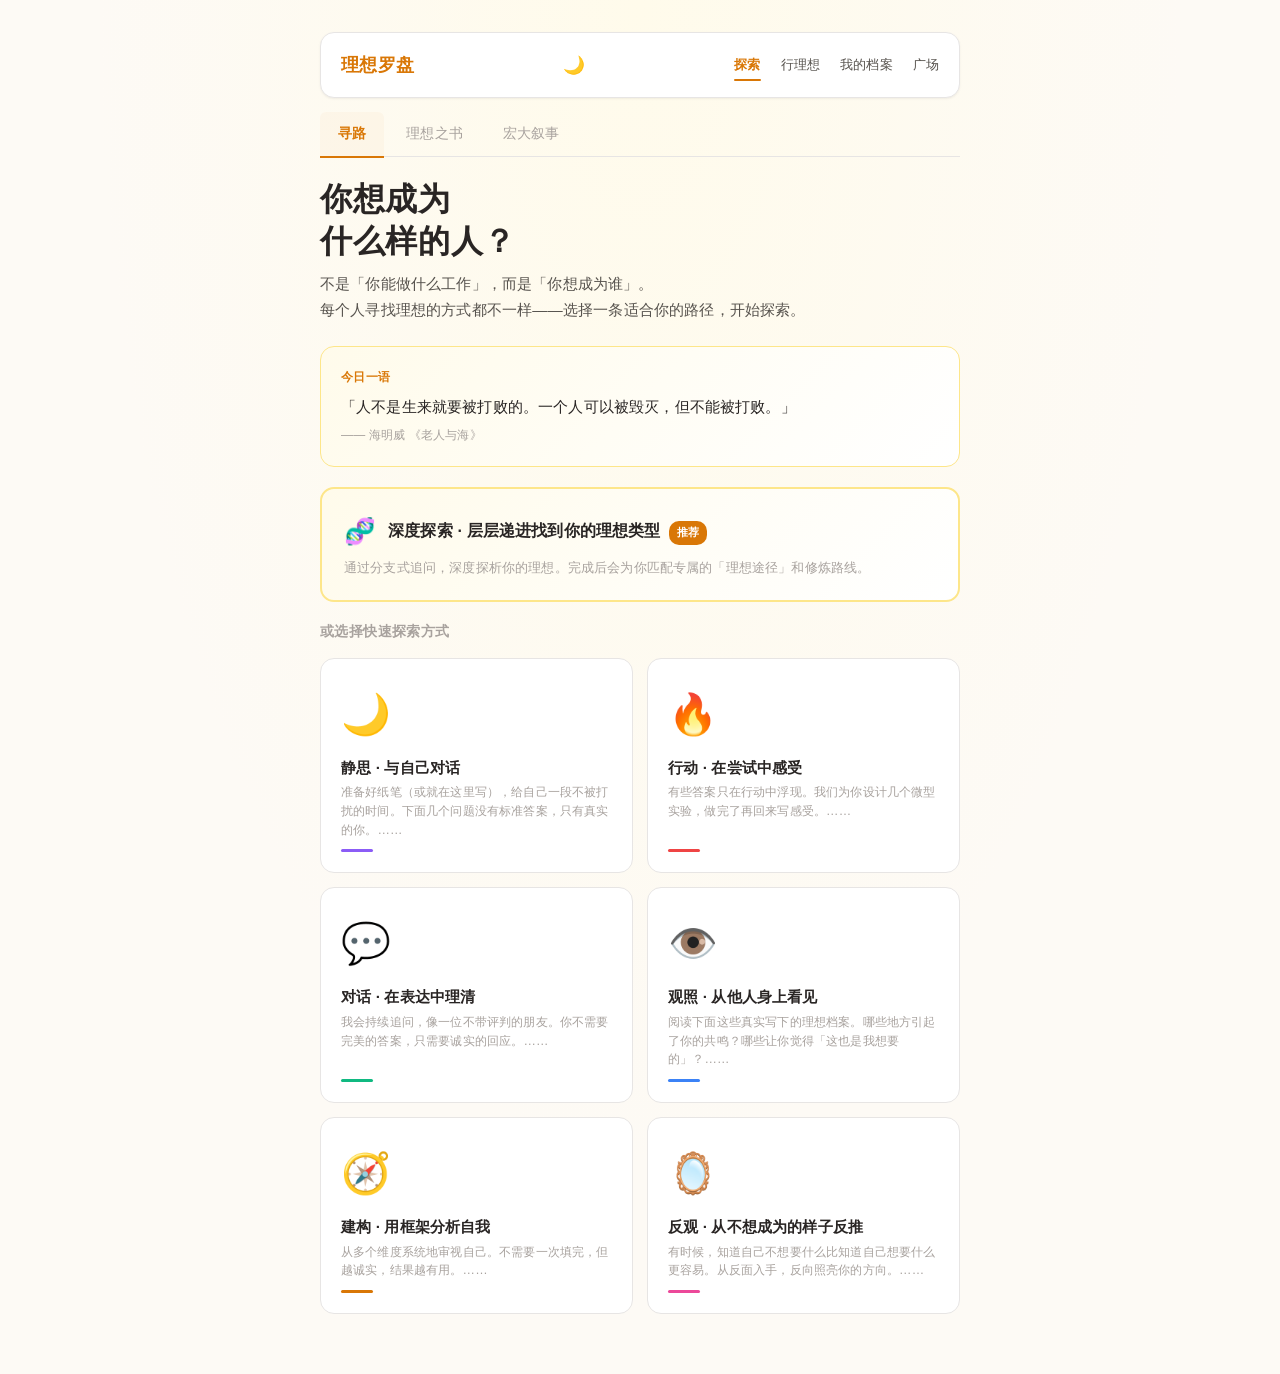
==== index.html @ d573286b "重大更新：深度分支探索系统+理想类型/途径修炼体系（月亮·星火·桥梁·根源·破界）" ====
<!DOCTYPE html>
<html lang="zh-CN">
<head>
<meta charset="UTF-8">
<meta name="viewport" content="width=device-width, initial-scale=1.0">
<title>理想罗盘 — 发现你想成为什么样的人</title>
<meta property="og:title" content="理想罗盘 — 发现你想成为什么样的人">
<meta property="og:description" content="不是「你能做什么工作」，而是「你想成为谁」。一个帮你探索、规划和分享理想的互动工具。">
<meta property="og:type" content="website">
<meta property="og:site_name" content="理想罗盘">
<link rel="icon" type="image/svg+xml" href="data:image/svg+xml,%3Csvg xmlns='http://www.w3.org/2000/svg' viewBox='0 0 64 64'%3E%3Ccircle cx='32' cy='32' r='29' fill='none' stroke='%23d97706' stroke-width='3'/%3E%3Ccircle cx='32' cy='32' r='4' fill='%23d97706'/%3E%3Cpolygon points='32,4 36,28 32,25 28,28' fill='%23d97706'/%3E%3Cpolygon points='32,60 28,36 32,39 36,36' fill='%23d97706' opacity='0.5'/%3E%3Cpolygon points='4,32 28,28 25,32 28,36' fill='%23d97706' opacity='0.4'/%3E%3Cpolygon points='60,32 36,36 39,32 36,28' fill='%23d97706' opacity='0.4'/%3E%3C/svg%3E">
<style>
  :root {
    --bg: #fdfaf5; --fg: #292524; --fg2: #57534e; --muted: #a8a29e;
    --accent: #d97706; --accent2: #f59e0b; --accent-bg: #fffbeb;
    --accent-border: #fde68a; --card: #ffffff; --border: #e7e5e4;
    --green: #16a34a; --green-bg: #f0fdf4; --green-border: #bbf7d0;
    --radius: 14px; --radius-sm: 10px;
    --shadow: 0 1px 3px rgba(0,0,0,0.04), 0 1px 2px rgba(0,0,0,0.03);
    --shadow-md: 0 4px 14px rgba(0,0,0,0.06);
  }
  [data-theme="dark"] {
    --bg: #1c1917; --fg: #e7e5e4; --fg2: #a8a29e; --muted: #78716c;
    --accent: #f59e0b; --accent2: #fbbf24; --accent-bg: #292524;
    --accent-border: #44403c; --card: #292524; --border: #44403c;
    --green: #22c55e; --green-bg: #1a2e1a; --green-border: #166534;
    --radius: 14px; --radius-sm: 10px;
    --shadow: 0 2px 4px rgba(0,0,0,0.2); --shadow-md: 0 4px 16px rgba(0,0,0,0.3);
  }
  *, *::before, *::after { box-sizing: border-box; margin: 0; padding: 0; }
  body {
    font-family: -apple-system, BlinkMacSystemFont, "PingFang SC", "Microsoft YaHei", "Noto Sans SC", sans-serif;
    background: radial-gradient(ellipse at 50% 0%, var(--accent-bg) 0%, var(--bg) 60%);
    color: var(--fg); min-height: 100vh; line-height: 1.75; letter-spacing: 0.01em;
  }
  [data-theme="dark"] body { background: radial-gradient(ellipse at 50% 0%, #2d2418 0%, #1c1917 60%); }
  .app-shell { max-width: 680px; margin: 0 auto; padding: 32px 20px 60px; }
  .topbar { display: flex; justify-content: space-between; align-items: center; padding: 16px 20px; margin-bottom: 14px; flex-wrap: wrap; gap: 8px; background: var(--card); border-radius: var(--radius); border: 1px solid var(--border); box-shadow: var(--shadow); backdrop-filter: blur(8px); }
  .logo { font-weight: 750; font-size: 1.15rem; color: var(--accent); cursor: pointer; letter-spacing: 0.02em; }
  .topbar-links { display: flex; gap: 20px; flex-wrap: wrap; }
  .topbar-link { font-size: 0.84rem; color: var(--fg2); cursor: pointer; transition: all 0.2s; font-weight: 500; white-space: nowrap; padding: 4px 0; position: relative; }
  .topbar-link::after { content: ''; position: absolute; bottom: 0; left: 0; width: 0; height: 2px; background: var(--accent); border-radius: 1px; transition: width 0.2s; }
  .topbar-link:hover { color: var(--accent); }
  .topbar-link:hover::after, .topbar-link.active::after { width: 100%; }
  .topbar-link.active { color: var(--accent); font-weight: 650; }
  .screen { display: none; }
  .screen.active { display: block; animation: fadeIn 0.35s ease; }
  .card { background: var(--card); border: 1px solid var(--border); border-radius: var(--radius); box-shadow: var(--shadow); padding: 36px 32px; margin-bottom: 20px; transition: box-shadow 0.3s; }
  .card:hover { box-shadow: var(--shadow-md); }
  h1 { font-size: 2rem; font-weight: 750; letter-spacing: 0.02em; line-height: 1.3; margin-bottom: 8px; }
  h2 { font-size: 1.45rem; font-weight: 700; letter-spacing: 0.01em; margin-bottom: 12px; }
  h3 { font-size: 1rem; font-weight: 650; margin-bottom: 6px; }
  .sub { color: var(--fg2); font-size: 0.95rem; margin-bottom: 24px; line-height: 1.7; }
  .btn { display: inline-flex; align-items: center; justify-content: center; gap: 6px; padding: 11px 26px; font-size: 0.93rem; font-weight: 600; border: none; border-radius: var(--radius-sm); cursor: pointer; transition: all 0.2s; letter-spacing: 0.02em; font-family: inherit; }
  .btn-primary { background: var(--accent); color: #fff; box-shadow: 0 2px 6px rgba(217,119,6,0.2); }
  .btn-primary:hover { background: #b45309; box-shadow: 0 4px 12px rgba(217,119,6,0.3); transform: translateY(-1px); }
  .btn-outline { background: transparent; border: 1.5px solid var(--border); color: var(--fg2); }
  .btn-outline:hover { border-color: var(--accent); color: var(--accent); background: var(--accent-bg); }
  .btn-ghost { background: transparent; color: var(--fg2); padding: 10px 16px; }
  .btn-ghost:hover { color: var(--fg); background: rgba(0,0,0,0.03); border-radius: var(--radius-sm); }
  .btn:disabled { opacity: 0.35; cursor: not-allowed; }
  .btn-sm { padding: 7px 16px; font-size: 0.82rem; }
  .btn-green { background: var(--green); color: #fff; box-shadow: 0 2px 6px rgba(22,163,74,0.2); }
  .btn-green:hover { background: #15803d; box-shadow: 0 4px 12px rgba(22,163,74,0.3); transform: translateY(-1px); }

  /* Sub-tabs */
  .subtab-bar { display: flex; gap: 4px; margin-bottom: 22px; border-bottom: 1.5px solid var(--border); padding-bottom: 0; }
  .subtab { padding: 10px 18px; font-size: 0.85rem; cursor: pointer; color: var(--muted); border-bottom: 2px solid transparent; margin-bottom: -1.5px; transition: all 0.2s; font-weight: 500; border-radius: 6px 6px 0 0; }
  .subtab:hover { color: var(--fg2); background: rgba(0,0,0,0.02); }
  .subtab.active { color: var(--accent); border-bottom-color: var(--accent); font-weight: 650; background: rgba(217,119,6,0.04); }

  .path-grid { display: grid; grid-template-columns: 1fr 1fr; gap: 14px; }
  @media (max-width: 500px) { .path-grid { grid-template-columns: 1fr; } }
  .path-card { border: 1.5px solid var(--border); border-radius: var(--radius); padding: 0; cursor: pointer; transition: all 0.25s; background: var(--card); text-align: left; overflow: hidden; display: flex; flex-direction: column; }
  .path-card:hover { border-color: var(--accent-border); box-shadow: var(--shadow-md); transform: translateY(-2px); }
  .path-card .emoji-wrap { font-size: 2.5rem; padding: 20px 20px 6px; display: block; transition: transform 0.25s; }
  .path-card:hover .emoji-wrap { transform: scale(1.08); }
  .path-card .path-body { padding: 0 20px 20px; flex: 1; display: flex; flex-direction: column; }
  .path-card .title { font-weight: 700; font-size: 0.95rem; margin-bottom: 2px; color: var(--fg); }
  .path-card .hint { font-size: 0.78rem; color: var(--muted); line-height: 1.5; flex: 1; }
  .path-card .path-accent { height: 3px; width: 32px; border-radius: 2px; margin-top: 10px; transition: width 0.25s; }
  .path-card:hover .path-accent { width: 48px; }
  .path-accent.a1 { background: #8b5cf6; } .path-accent.a2 { background: #ef4444; }
  .path-accent.a3 { background: #10b981; } .path-accent.a4 { background: #3b82f6; }
  .path-accent.a5 { background: var(--accent); } .path-accent.a6 { background: #ec4899; }

  .prompt-question { font-size: 1.15rem; font-weight: 650; margin-bottom: 14px; line-height: 1.5; }
  .text-input { width: 100%; padding: 14px 16px; border: 1.5px solid var(--border); border-radius: var(--radius-sm); font-size: 0.95rem; font-family: inherit; line-height: 1.6; resize: vertical; min-height: 100px; background: #fafaf9; transition: border-color 0.15s; color: var(--fg); }
  .text-input:focus { outline: none; border-color: var(--accent); background: var(--card); box-shadow: 0 0 0 3px rgba(217,119,6,0.08); }
  .text-input::placeholder { color: var(--muted); }
  .step-indicator { display: flex; align-items: center; gap: 8px; margin-bottom: 24px; font-size: 0.82rem; color: var(--muted); }
  .step-dot-row { display: flex; gap: 5px; flex: 1; }
  .step-dot { height: 3px; flex: 1; border-radius: 2px; background: var(--border); transition: background 0.3s; }
  .step-dot.done { background: var(--accent-border); }
  .step-dot.current { background: var(--accent); }
  .tag-group { display: flex; flex-wrap: wrap; gap: 8px; margin: 8px 0; }
  .tag-btn { padding: 8px 16px; border: 1.5px solid var(--border); border-radius: 24px; font-size: 0.88rem; cursor: pointer; transition: all 0.15s; background: var(--card); color: var(--fg2); font-family: inherit; }
  .tag-btn:hover { border-color: var(--accent-border); background: var(--accent-bg); }
  .tag-btn.picked { border-color: var(--accent); background: #fef3c7; color: #92400e; font-weight: 600; }
  .profile-section { margin-bottom: 20px; }
  .profile-section h3 { font-size: 0.85rem; text-transform: uppercase; letter-spacing: 0.06em; color: var(--accent); margin-bottom: 8px; }
  .profile-block { background: #fafaf9; border-radius: var(--radius-sm); padding: 16px; font-size: 0.95rem; line-height: 1.7; white-space: pre-wrap; color: var(--fg); }
  .profile-block.empty { color: var(--muted); font-style: italic; }
  .community-grid { display: grid; grid-template-columns: 1fr; gap: 14px; }
  .persona-card { border: 1px solid var(--border); border-radius: var(--radius); padding: 22px; background: var(--card); cursor: pointer; transition: all 0.25s; }
  .persona-card:hover { border-color: var(--accent-border); box-shadow: var(--shadow-md); transform: translateY(-1px); }
  .persona-header { display: flex; justify-content: space-between; align-items: baseline; margin-bottom: 6px; }
  .persona-name { font-weight: 650; font-size: 1rem; }
  .persona-date { font-size: 0.75rem; color: var(--muted); }
  .persona-statement { font-size: 0.9rem; color: var(--fg2); line-height: 1.6; display: -webkit-box; -webkit-line-clamp: 3; -webkit-box-orient: vertical; overflow: hidden; }
  .fade-in { animation: fadeIn 0.4s ease; }
  @keyframes fadeIn { from { opacity: 0; transform: translateY(10px); } to { opacity: 1; transform: translateY(0); } }
  .modal-overlay { position: fixed; inset: 0; background: rgba(0,0,0,0.35); backdrop-filter: blur(4px); display: flex; align-items: center; justify-content: center; z-index: 100; padding: 20px; animation: fadeIn 0.2s ease; }
  .modal { background: var(--card); border-radius: var(--radius); max-width: 560px; width: 100%; max-height: 85vh; overflow-y: auto; padding: 32px; box-shadow: 0 24px 48px rgba(0,0,0,0.18); }
  hr { border: none; border-top: 1px solid var(--border); margin: 24px 0; }
  .empty-state { text-align: center; padding: 40px 20px; color: var(--muted); }
  .empty-state .icon { font-size: 2.5rem; margin-bottom: 12px; }

  /* Reading preference */
  .reading-pref-bar { display: flex; gap: 6px; margin-bottom: 14px; flex-wrap: wrap; align-items: center; }
  .reading-pref-btn { padding: 5px 12px; border: 1px solid var(--border); border-radius: 16px; font-size: 0.75rem; cursor: pointer; background: var(--card); color: var(--fg2); transition: all 0.15s; font-family: inherit; }
  .reading-pref-btn:hover { border-color: var(--accent-border); }
  .reading-pref-btn.active { background: var(--accent); color: #fff; border-color: var(--accent); }
  .book-links { display: flex; gap: 6px; margin-top: 8px; flex-wrap: wrap; }
  .book-link { font-size: 0.75rem; padding: 3px 10px; border-radius: 12px; text-decoration: none; color: var(--accent); background: var(--accent-bg); transition: all 0.15s; }
  .book-link:hover { background: var(--accent-border); }

  /* Daily card */
  .daily-card { border: 1.5px solid var(--accent-border); border-radius: var(--radius); padding: 20px; margin-bottom: 20px; background: linear-gradient(135deg, var(--accent-bg), #fff); }
  .daily-card .daily-label { font-size: 0.72rem; font-weight: 650; letter-spacing: 0.04em; color: var(--accent); margin-bottom: 6px; text-transform: uppercase; }
  .daily-card .daily-text { font-size: 0.95rem; line-height: 1.65; color: var(--fg); }
  .daily-card .daily-source { font-size: 0.75rem; color: var(--muted); margin-top: 6px; }
  [data-theme="dark"] .profile-block { background: #1c1917; }
  [data-theme="dark"] .tag-btn.picked { background: #3b2f0e; color: #fbbf24; border-color: #92400e; }
  [data-theme="dark"] .persona-card:hover { background: #2d2a28; }
  [data-theme="dark"] .resource-card:hover { background: #2d2a28; }
  [data-theme="dark"] .milestone-item { border-bottom-color: #44403c; }
  [data-theme="dark"] .achievement-badge.earned { background: #1a2e1a; border-color: #166534; }
  [data-theme="dark"] .milestone-check { background: #292524; }
  [data-theme="dark"] .text-input { background: #1c1917; color: var(--fg); }
  [data-theme="dark"] .text-input:focus { background: #292524; }
  [data-theme="dark"] .daily-card { background: linear-gradient(135deg, #2d2418, #1c1917); border-color: #44403c; }
  [data-theme="dark"] .narrative-card:hover { background: #2d2418; }
  [data-theme="dark"] .book-card:hover { background: #2d2418; }
  [data-theme="dark"] .persona-card:hover { background: #2d2418; }
  [data-theme="dark"] .resource-card.selected { background: #2d2a28; }
  [data-theme="dark"] .book-link { background: #2d2a28; }

  /* Book cards */
  .book-card { display: flex; gap: 16px; padding: 18px; border: 1px solid var(--border); border-radius: var(--radius); margin-bottom: 12px; background: var(--card); transition: all 0.25s; }
  .book-card:hover { border-color: var(--accent-border); box-shadow: var(--shadow-md); transform: translateY(-1px); }
  .book-cover { width: 60px; height: 80px; border-radius: 6px; flex-shrink: 0; display: flex; align-items: center; justify-content: center; font-size: 1.6rem; }
  .book-info { flex: 1; }
  .book-title { font-weight: 650; font-size: 0.95rem; margin-bottom: 2px; }
  .book-author { font-size: 0.8rem; color: var(--muted); margin-bottom: 6px; }
  .book-why { font-size: 0.82rem; color: var(--accent); line-height: 1.5; }

  /* Narrative cards */
  .narrative-card { border: 1.5px solid var(--border); border-radius: var(--radius); padding: 24px; margin-bottom: 14px; background: var(--card); transition: all 0.25s; }
  .narrative-card:hover { border-color: var(--accent-border); box-shadow: var(--shadow-md); transform: translateY(-1px); }
  .narrative-number { font-size: 2rem; font-weight: 800; color: var(--accent); line-height: 1; margin-bottom: 4px; }
  .narrative-fact { font-size: 0.95rem; font-weight: 650; margin-bottom: 8px; line-height: 1.5; }
  .narrative-detail { font-size: 0.85rem; color: var(--fg2); line-height: 1.65; margin-bottom: 10px; }
  .narrative-reflection { font-size: 0.82rem; color: var(--accent); font-style: italic; }

  /* Achievement */
  .achievement-grid { display: grid; grid-template-columns: 1fr 1fr; gap: 10px; }
  @media (max-width: 500px) { .achievement-grid { grid-template-columns: 1fr; } }
  .achievement-badge { border: 1.5px solid var(--border); border-radius: var(--radius); padding: 16px; text-align: center; transition: all 0.25s; background: var(--card); }
  .achievement-badge.earned { border-color: var(--green-border); background: var(--green-bg); }
  .achievement-badge.earned:hover { transform: translateY(-2px); box-shadow: 0 4px 12px rgba(22,163,74,0.1); }
  .achievement-badge .badge-icon { font-size: 2rem; display: block; margin-bottom: 6px; }
  .achievement-badge .badge-name { font-weight: 650; font-size: 0.85rem; margin-bottom: 2px; }
  .achievement-badge .badge-date { font-size: 0.7rem; color: var(--muted); }
  .achievement-badge.locked { opacity: 0.5; }

  /* Milestone timeline */
  .milestone-item { display: flex; gap: 12px; padding: 14px 0; border-bottom: 1px solid #f5f5f4; align-items: flex-start; }
  .milestone-item:last-child { border-bottom: none; }
  .milestone-check { width: 28px; height: 28px; border-radius: 50%; border: 2px solid var(--border); flex-shrink: 0; cursor: pointer; display: flex; align-items: center; justify-content: center; transition: all 0.25s; font-size: 0.8rem; background: var(--card); }
  .milestone-check.checked { background: var(--green); border-color: var(--green); color: #fff; box-shadow: 0 2px 8px rgba(22,163,74,0.2); }
  .milestone-check:hover { border-color: var(--green); transform: scale(1.1); }
  .milestone-body { flex: 1; }
  .milestone-title { font-weight: 600; font-size: 0.9rem; }
  .milestone-desc { font-size: 0.8rem; color: var(--muted); margin-top: 2px; }
  .milestone-done-title { text-decoration: line-through; color: var(--muted); }

  /* Resource card */
  .resource-card { display: flex; align-items: center; gap: 12px; padding: 12px 14px; border: 1px solid var(--border); border-radius: var(--radius-sm); margin-bottom: 8px; cursor: pointer; transition: all 0.2s; }
  .resource-card:hover { border-color: var(--accent-border); background: #fafaf9; transform: translateX(2px); }
  .resource-card.selected { border-color: var(--accent); background: var(--accent-bg); }
  .resource-icon { font-size: 1.3rem; flex-shrink: 0; }
  .resource-info { flex: 1; }
  .resource-name { font-weight: 600; font-size: 0.88rem; }
  .resource-type { font-size: 0.72rem; color: var(--muted); }

  .share-bar { display: flex; gap: 8px; margin-top: 12px; }
  .copied-toast { position: fixed; bottom: 30px; left: 50%; transform: translateX(-50%); background: var(--fg); color: #fff; padding: 10px 24px; border-radius: 24px; font-size: 0.85rem; z-index: 200; animation: fadeIn 0.3s ease; }
</style>
</head>
<body>
<div class="app-shell" id="app">

  <div class="topbar">
    <span class="logo" onclick="navigate('home')">理想罗盘</span>
    <span style="cursor:pointer;font-size:1.1rem;" id="theme-toggle" onclick="toggleTheme()" title="切换深色/浅色模式">🌙</span>
    <div class="topbar-links">
      <span class="topbar-link active" data-nav="home" onclick="navigate('home')">探索</span>
      <span class="topbar-link" data-nav="action" onclick="navigate('action')">行理想</span>
      <span class="topbar-link" data-nav="profile" onclick="navigate('profile')">我的档案</span>
      <span class="topbar-link" data-nav="community" onclick="navigate('community')">广场</span>
    </div>
  </div>

  <!-- HOME SCREEN -->
  <div class="screen active" id="screen-home">
    <div class="subtab-bar" id="home-subtabs">
      <span class="subtab active" data-sub="paths" onclick="switchHomeTab('paths')">寻路</span>
      <span class="subtab" data-sub="books" onclick="switchHomeTab('books')">理想之书</span>
      <span class="subtab" data-sub="narratives" onclick="switchHomeTab('narratives')">宏大叙事</span>
    </div>
    <div id="home-tab-content" class="fade-in"></div>
  </div>

  <!-- EXPLORATION SCREEN -->
  <div class="screen" id="screen-explore">
    <div class="card fade-in" id="explore-card"></div>
  </div>

  <!-- ACTION SCREEN -->
  <div class="screen" id="screen-action">
    <div class="card fade-in" id="action-card"></div>
  </div>

  <!-- PROFILE SCREEN -->
  <div class="screen" id="screen-profile">
    <div class="card fade-in" id="profile-card"></div>
  </div>

  <!-- COMMUNITY SCREEN -->
  <div class="screen" id="screen-community">
    <div class="card fade-in" id="community-card"></div>
  </div>

</div>
<div id="modal-container"></div>

<script>
// ============================================================
// DATA
// ============================================================

// ============================================================
// IDEAL TYPE PATHWAYS & CULTIVATION SYSTEM
// ============================================================
const IDEAL_PATHWAYS = {
  moon: { name: "月亮途径", icon: "🌙", tagline: "向内求 · 修炼自我", desc: "你的理想指向内心深处——你想成为一个更清醒、更完整、更不被外界左右的人。你的力量来自觉察、内省和精神的深度。", stages: [
    { name: "觉察者", desc: "开始观察自己的情绪、欲望和惯性反应。能从「我为什么这样想」追溯到「我真的要什么」。标志：可以独立分辨自己的真实需求和外部期待。", milestone: "连续7天每天写15分钟反思日记", icon: "👁️" },
    { name: "守心者", desc: "建立稳定的内在秩序。外界的评价、诱惑和压力不再轻易晃动你的方向。标志：被质疑时能心平气和地表达立场而不自我怀疑。", milestone: "在3次令你焦虑的外界压力中保持自己的判断", icon: "🛡️" },
    { name: "觉者", desc: "你不仅能觉察自己，还能帮助他人看清他们的方向。你的存在本身就是一种安静的力量。标志：有人因为你的一句话或一个行为而改变了人生的选择。", milestone: "写出你的个人哲学并分享给至少10个人", icon: "💡" }
  ]},
  star: { name: "星火途径", icon: "🔥", tagline: "向外行 · 改变世界", desc: "你的理想指向外部——你想做事、创造价值、留下痕迹。你的动力来自行动、影响和可见的成果。", stages: [
    { name: "播火者", desc: "找到一个具体的问题或目标，点燃第一簇火焰。不再只是想，而是开始做。标志：完成一项你筹划已久的行动——哪怕很小。", milestone: "启动一个具体的项目或行动，做出第一个可见成果", icon: "🌱" },
    { name: "燎原者", desc: "你的行动产生了涟漪效应——有人被带动、被影响。你开始从个人行动走向协作和放大。标志：你的行动直接影响了至少5个人。", milestone: "带领至少3个人参与你的项目，产生集体成果", icon: "🔥" },
    { name: "铸光者", desc: "你在某个领域建立了系统性的改变——不是一时的热度，而是可持续的结构、方法或作品。标志：你的成果可以脱离你本人继续运作。", milestone: "建立一个可以自行运转的机制或产出持久作品", icon: "✨" }
  ]},
  bridge: { name: "桥梁途径", icon: "🌉", tagline: "连接人 · 搭建关系", desc: "你的理想指向人与人之间——你想连接、沟通、赋能他人。你的力量来自理解、倾听和编织关系网络。", stages: [
    { name: "倾听者", desc: "学会真正听见别人——不只是语言，还有言外之意。标志：有人对你说「你是第一个真正理解我的人」。", milestone: "和3个不同的人深度交谈，只问问题不给建议", icon: "👂" },
    { name: "织网者", desc: "主动连接不同的人，创造原本不会发生的协作和友谊。标志：你促成了至少一次有价值的「人脉连接」。", milestone: "组织一次小型聚会或协作，连接不同圈子的人", icon: "🕸️" },
    { name: "架桥者", desc: "你搭建的桥梁可以承载很多人——一个社区、一个平台、一个长久的连接机制。标志：你创造的连接在你离开后依然活跃。", milestone: "建立一个持续运营的社群或协作网络", icon: "🌉" }
  ]},
  root: { name: "根源途径", icon: "🧿", tagline: "守护 · 传承", desc: "你的理想指向守护——你想保护和传承那些有价值但正在消逝的东西。你的力量来自坚定、耐心和对历史的尊重。", stages: [
    { name: "守护者", desc: "识别并开始保护一样你珍视的事物——可能是一段记忆、一种手艺、一个地方或一种传统。标志：你为守护对象做了第一件具体的事。", milestone: "记录或学习一项你珍视但正在消失的技能/知识", icon: "🏛️" },
    { name: "修复者", desc: "从守护走向修复——不只是保存，而是让它重新鲜活。标志：你修复的对象开始被更多人看到或使用。", milestone: "将你守护的东西以新形式呈现给至少20个人", icon: "🔧" },
    { name: "传灯者", desc: "培养下一代守护者。知识和热情开始跨越代际传递。标志：有人因为你而主动接过了守护的责任。", milestone: "找到或培养至少1个愿意接下你守护使命的人", icon: "🕯️" }
  ]},
  edge: { name: "破界途径", icon: "🌪️", tagline: "探索 · 突破边界", desc: "你的理想指向未知——你想突破现有的边界，探索新的可能。你的力量来自好奇心、勇气和对舒适的永不满足。", stages: [
    { name: "远行者", desc: "走出熟悉的领域，走进陌生的方向。标志：你主动接触了一个完全不熟悉的领域并开始学习。", milestone: "掌握一项与你现有能力完全无关的新技能", icon: "🧭" },
    { name: "破界者", desc: "在已知与未知之间建立联系——发现原本不相关的两个领域之间的隐秘桥梁。标志：你创造了一种「跨界」的成果。", milestone: "将两个不同领域的知识结合，做出一个创新成果", icon: "⚡" },
    { name: "开荒者", desc: "开创全新的领域——不只是跨界，而是发现或定义了一个全新的方向。标志：你的探索为后来者打开了大门。", milestone: "公开发布你的独特方法论或开辟一个新方向", icon: "🗺️" }
  ]}
};

// Map question path answers to ideal type
function classifyIdealType(answers) {
  var scores = { moon: 0, star: 0, bridge: 0, root: 0, edge: 0 };
  var vals = Object.values(answers);
  vals.forEach(function(a) {
    if (typeof a !== 'string') return;
    if (/内|独|思考|觉察|精神|平静|阅读|写|观/i.test(a)) scores.moon++;
    if (/行动|创造|改|做|影响|项目|启|带领/i.test(a)) scores.star++;
    if (/人|连接|沟通|倾听|帮|关系|陪伴|社区/i.test(a)) scores.bridge++;
    if (/守护|保护|传承|修复|历史|保存|传统|手艺/i.test(a)) scores.root++;
    if (/探|冒|突破|边界|未知|新|冒险|陌生|跨界/i.test(a)) scores.edge++;
  });
  var best = "moon"; var bestScore = 0;
  Object.keys(scores).forEach(function(k) { if (scores[k] > bestScore) { bestScore = scores[k]; best = k; } });
  return best;
}

// ============================================================
// DEEP QUESTION TREE (branching, multi-round)
// ============================================================
const DEEP_TREE = {
  start: { id: "start", q: "什么样的时刻让你觉得「时间消失了」——完全沉浸，忘了周围一切？", presets: [
    { text: "一个人安静地阅读、写作或思考，周围越安静越好。", next: "inward" },
    { text: "在做一个具体的项目或任务——做手工、写代码、搭东西。", next: "outward" },
    { text: "和一个或几个人深度聊天，互相倾诉、倾听、分享。", next: "connect" },
    { text: "整理旧物、修复破损的东西、把混乱变得井井有条。", next: "guard" },
    { text: "尝试完全陌生的东西——旅行、学新技能、闯进未知。", next: "explore" }
  ]},
  inward: { id: "inward", q: "当你独处时，什么样的内心活动让你觉得'这样活着很值得'？", presets: [
    { text: "突然理解了一件困惑很久的事——那种'原来如此'的瞬间。", next: "inward_insight" },
    { text: "感受到一种平静的满足——不是狂喜，而是一种深层的'对了'。", next: "inward_peace" },
    { text: "在创作中表达了自己——写了一段文字、画了一幅画、想通了一个道理。", next: "outward" },
    { text: "回顾自己的成长，看到自己比以前更成熟、更清醒了。", next: "inward_growth" }
  ]},
  inward_insight: { id: "inward_insight", q: "那种'原来如此'的瞬间，通常是在思考什么类型的问题？", presets: [
    { text: "关于自己——我为什么会有这种情绪？我真正想要的是什么？", next: "values_self" },
    { text: "关于世界——事物运行的规律、人性的本质、历史的逻辑。", next: "values_knowledge" },
    { text: "关于关系——人与人之间为什么会这样？怎样才能更好地理解别人？", next: "connect" }
  ]},
  inward_peace: { id: "inward_peace", q: "那种'对了'的感觉，最常出现在什么之后？", presets: [
    { text: "冥想、散步或者什么都不做——在安静中和自己相处。", next: "values_self" },
    { text: "完成了一件需要耐心的事——读完一本难书、整理完房间、按计划完成目标。", next: "guard" },
    { text: "帮助了别人——给朋友建议、倾听倾诉、让一个人感觉好一点。", next: "connect" }
  ]},
  inward_growth: { id: "inward_growth", q: "你想要的成长，更接近哪一种？", presets: [
    { text: "成为一个情绪稳定、内心强大、不被外界动摇的人。", next: "values_self" },
    { text: "成为一个能洞察事物本质、有智慧的人。", next: "values_knowledge" },
    { text: "成为一个能帮助他人成长的人——你的经历能给别人力量。", next: "bridge" }
  ]},
  outward: { id: "outward", q: "当你动手做事的时候，什么让你最有成就感？", presets: [
    { text: "看到自己完成的东西——一件作品、一个项目、一个可见的结果。", next: "outward_create" },
    { text: "知道自己的行动帮助了别人——解决了某个人的实际问题。", next: "bridge" },
    { text: "做了以前不敢做的事——克服恐惧、突破自己的极限。", next: "explore" },
    { text: "影响了别人——有人因为我做的事也开始行动了。", next: "outward_lead" }
  ]},
  outward_create: { id: "outward_create", q: "你更享受创造的哪个环节？", presets: [
    { text: "从零到一——把一个想法变成现实的兴奋感。", next: "star" },
    { text: "打磨和优化——把一个粗糙的东西做到精致、做到完美。", next: "guard" },
    { text: "分享和传播——让更多人看到、用到、被影响到。", next: "outward_lead" }
  ]},
  outward_lead: { id: "outward_lead", q: "影响别人的时候，你更希望达到什么效果？", presets: [
    { text: "让别人也相信自己可以——给他们信心和勇气。", next: "star" },
    { text: "改变某个规则或系统——让环境变得更好，而不仅仅是个人。", next: "star" },
    { text: "建立一种模式或方法——让后来的人可以参考和复制。", next: "root" }
  ]},
  connect: { id: "connect", q: "在人与人之间，你最看重什么？", presets: [
    { text: "深度的理解——有人真正知道你是谁，不需要解释太多。", next: "connect_deep" },
    { text: "温暖和归属感——知道自己属于一个群体，被接纳被需要。", next: "bridge" },
    { text: "赋能——帮助别人变得更好，看到他们因为你而成长。", next: "bridge" },
    { text: "和解——化解冲突、修复破裂的关系、让双方重新对话。", next: "connect_peace" }
  ]},
  connect_deep: { id: "connect_deep", q: "什么样的关系让你觉得最满足？", presets: [
    { text: "一对一的深度友谊——有一个完全信任的知己。", next: "moon" },
    { text: "一个紧密的小圈子——几个人一起成长、互相扶持。", next: "bridge" },
    { text: "能帮到陌生人——你的存在让素不相识的人生活变好了。", next: "star" }
  ]},
  connect_peace: { id: "connect_peace", q: "你想化解的冲突，更多是在哪个层面？", presets: [
    { text: "人与人之间——家人、朋友、同事之间的误解和伤害。", next: "bridge" },
    { text: "群体之间——不同背景、不同立场的人之间的隔阂。", next: "star" },
    { text: "人与自己之间——帮助人们和自己的过去和解。", next: "moon" }
  ]},
  guard: { id: "guard", q: "你想守护或修复的东西，对你来说最重要的价值是什么？", presets: [
    { text: "它承载了记忆和历史——没有它，一部分过去就永远消失了。", next: "root" },
    { text: "它本身就很美——一件艺术品、一种工艺、一个地方的自然之美。", next: "root" },
    { text: "它能让未来的人受益——传承下去，让后代也能拥有。", next: "root" },
    { text: "修复它能让我平静——手工艺、整理、还原，本身就是一种治愈。", next: "moon" }
  ]},
  explore: { id: "explore", q: "你探索的动力来自哪里？", presets: [
    { text: "好奇心——'我不知道这个，我想搞清楚'。", next: "explore_curious" },
    { text: "对现状的不满足——'这样还不够，一定还有更好的方式'。", next: "star" },
    { text: "对自由的渴望——'我不想被任何边界定义'。", next: "edge" },
    { text: "想找到真正的自己——'也许在不同的环境和文化里，我能看到不同的我'。", next: "moon" }
  ]},
  explore_curious: { id: "explore_curious", q: "你的好奇心更偏向哪种？", presets: [
    { text: "理解事物的本质——想知道世界是怎么运作的。", next: "values_knowledge" },
    { text: "体验不同的生活——每种生活方式都是一种可能性。", next: "edge" },
    { text: "创造新的东西——把不相干的点连成线，发明新东西。", next: "edge" }
  ]},
  star: { id: "star", q: "如果一个想法或项目只能产生很小的影响，你还愿意做吗？", presets: [
    { text: "愿意——小影响也是影响，重要的是我在行动。", next: "values_action" },
    { text: "要看情况——如果它能成长或复制，从小开始没问题。", next: "values_scale" },
    { text: "不太愿意——我想把精力花在能产生最大改变的地方。", next: "values_impact" }
  ]},
  values_self: { id: "values_self", q: "如果必须在以下选项中选一个，你更害怕哪种'失败'？", presets: [
    { text: "一生都没有真正了解自己。", next: "end_moon" },
    { text: "一生都没有为别人做过什么有意义的事。", next: "end_bridge" },
    { text: "一生都在做别人想让我做的事，没有为自己活过。", next: "end_moon" }
  ]},
  values_knowledge: { id: "values_knowledge", q: "你觉得一个人最重要的品质是什么？", presets: [
    { text: "清醒——不被表象迷惑，能看到事物的本质。", next: "end_moon" },
    { text: "勇敢——敢于质疑、敢于探索、敢于承认自己错了。", next: "end_edge" },
    { text: "善良——在追求真理的同时不忘记人的温度。", next: "end_bridge" }
  ]},
  values_action: { id: "values_action", q: "你更倾向于哪种行动方式？", presets: [
    { text: "独自完成——效率高、控制感强，能完全按照自己的标准。", next: "end_star" },
    { text: "带领团队——一起做更大事，虽然复杂但更有意义。", next: "end_star" },
    { text: "启发别人——我不一定要做最大，但我希望成为火花。", next: "end_star" }
  ]},
  values_scale: { id: "values_scale", q: "如果资源有限，你更倾向于把资源投在哪里？", presets: [
    { text: "培养人——投资个人成长，好的种子会长成大树。", next: "end_bridge" },
    { text: "搭建系统——建好管道，水自然会流。", next: "end_root" },
    { text: "探索新模式——先实验，找到真正有效的路径再放大。", next: "end_edge" }
  ]},
  values_impact: { id: "values_impact", q: "你更希望在自己的人生中留下什么？", presets: [
    { text: "一个能持续运行的组织或系统。", next: "end_root" },
    { text: "一个改变了某个行业或领域的发明或方法。", next: "end_edge" },
    { text: "一群因为我而改变了人生轨迹的人。", next: "end_bridge" }
  ]},
  end_moon: { id: "end_moon", end: true, type: "moon" },
  end_star: { id: "end_star", end: true, type: "star" },
  end_bridge: { id: "end_bridge", end: true, type: "bridge" },
  end_root: { id: "end_root", end: true, type: "root" },
  end_edge: { id: "end_edge", end: true, type: "edge" },
  star: { id: "star", q: "如果一个想法或项目只能产生很小的影响，你还愿意做吗？", presets: [
    { text: "愿意——小影响也是影响，重要的是我在行动。", next: "values_action" },
    { text: "要看情况——如果它能成长或复制，从小开始没问题。", next: "values_scale" },
    { text: "不太愿意——我想把精力花在能产生最大改变的地方。", next: "values_impact" }
  ]}
};
// Note: 'star' node defined above near outward_create/lines, redefined here with proper presets
// Fix duplicate: replace the earlier 'star' node
DEEP_TREE.star = { id: "star", q: "你的行动产生了影响。现在问问自己：如果这个影响只能很小，你还愿意持续做下去吗？", presets: [
  { text: "愿意——小影响也是影响，重要的是我在行动。", next: "values_action" },
  { text: "要看情况——如果它能成长或复制，从小开始没问题。", next: "values_scale" },
  { text: "不太愿意——我想把精力花在能产生最大改变的地方。", next: "values_impact" }
]};

// Deep exploration state
let deepNode = null, deepAnswers = [], deepIdealType = null;

const PATH_META = {
  reflect: { name: "静思 · 与自己对话", emoji: "🌙", desc: "准备好纸笔（或就在这里写），给自己一段不被打扰的时间。下面几个问题没有标准答案，只有真实的你。" },
  act: { name: "行动 · 在尝试中感受", emoji: "🔥", desc: "有些答案只在行动中浮现。我们为你设计几个微型实验，做完了再回来写感受。" },
  dialogue: { name: "对话 · 在表达中理清", emoji: "💬", desc: "我会持续追问，像一位不带评判的朋友。你不需要完美的答案，只需要诚实的回应。" },
  observe: { name: "观照 · 从他人身上看见", emoji: "👁️", desc: "阅读下面这些真实写下的理想档案。哪些地方引起了你的共鸣？哪些让你觉得「这也是我想要的」？" },
  frame: { name: "建构 · 用框架分析自我", emoji: "🧭", desc: "从多个维度系统地审视自己。不需要一次填完，但越诚实，结果越有用。" },
  reverse: { name: "反观 · 从不想成为的样子反推", emoji: "🪞", desc: "有时候，知道自己不想要什么比知道自己想要什么更容易。从反面入手，反向照亮你的方向。" }
};

const REFLECT_PROMPTS = [
  { q: "童年时，你最喜欢做什么事？那时的你为什么感到快乐？", hint: "不要评判它是否「有用」，只是回忆。" },
  { q: "你曾经羡慕过谁？羡慕他/她的什么？", hint: "羡慕是一面镜子，照出你真正渴望的东西。" },
  { q: "如果完全不会失败，你最想尝试的一件事是什么？", hint: "去掉恐惧之后，剩下的就是方向。" },
  { q: "你希望80岁的自己如何评价这一生？", hint: "从终点回望，什么才真正重要。" },
  { q: "什么样的时刻让你觉得「这才是我」？描述一个具体的场景。", hint: "也许只是一个瞬间，但它有线索。" }
];

const ACT_EXPERIMENTS = [
  { title: "做一件你一直想但没做的事", desc: "哪怕很小——画一幅画、写一篇文章、和一个陌生人聊天、做一道从没做过的菜。花30分钟，就今天。", q: "做完之后，你的感受是什么？过程中有没有哪个瞬间让你觉得投入或享受？" },
  { title: "观察你一周中的高峰时刻", desc: "接下来一周，每天记录三个让你觉得充实或愉悦的时刻。不是刷手机的快乐，而是做完之后觉得「今天没白过」的那种。", q: "回顾你的记录，有没有什么规律？这些时刻在做什么类型的事？" },
  { title: "和一个你做不来的人聊聊", desc: "找一个和你走在完全不同道路上的人——不同的行业、不同的生活方式——和他/她聊一聊，问问对方为什么选择这条路。", q: "对方的哪一个观点让你觉得意外或触动？为什么？" },
  { title: "想象你的「反事实人生」", desc: "选一个你人生中的转折点。如果当时你做了另一个选择，你现在会在做什么？认真想象那条路。", q: "那个平行世界里的你，拥有你现在缺少的什么？你现在拥有的，有没有那个世界里的你也羡慕的？" }
];

const DIALOGUE_START = { q: "告诉我，最近一次让你觉得「这件事值得做」是什么时候？", name: "q1" };
const DIALOGUE_FOLLOWUPS = {
  q1: { q: "那种「值得」的感觉，具体来自哪里——是事情本身有趣，还是它带来的结果让你满足？", next: "q2" },
  q2: { q: "如果剥离外在的认可（钱、掌声、别人的看法），你还会做类似的事吗？", next: "q3" },
  q3: { q: "如果不考虑任何现实限制，你希望把生命中接下来十年投入到什么事情上？", next: "q4" },
  q4: { q: "你说出了那个方向。现在想想，你已经在为它做什么了？哪怕很小。", next: "q5" },
  q5: { q: "最后一个问题：如果五年后你回头看今天的自己，你最希望今天的你迈出的第一步是什么？", next: null }
};

const SAMPLE_PROFILES = [
  { name: "匿名 · 26岁", statement: "我想成为那种能用文字让人感到「被理解」的人。小时候我喜欢给朋友写信，不是那种寒暄的信，而是认真地告诉对方我觉得他有多特别。后来我学了金融，但我发现我做报表的时候在想「能不能把这份分析报告写得像一封信」。可能我的理想不是什么具体的职位——而是无论做什么，都保持用文字真诚地连接人。", values: ["真诚", "连接", "表达"], action: "每周写一篇短文，不为了发表，只是为了练习真诚地说话。" },
  { name: "匿名 · 31岁", statement: "我想成为一个「搭桥的人」。我的社区里有很多有才华的年轻人，但他们不知道去哪里找机会。我在大公司工作了八年，看到了两边——一边是需要人才的企业，一边是找不到路的人。我的理想是做一个连接器，把资源引到被忽视的地方。不是做慈善，是做生态。", values: ["公平", "赋能", "创造"], action: "已经开始在工作之余搭建一个技能分享的小组，目前有12个人每周见面。" },
  { name: "匿名 · 22岁", statement: "说实话我不知道我想成为什么样的人。但我知道我不想成为什么样——我不想成为一个麻木的人。我看到太多人30岁以后就不再好奇了，不再激动了，不再觉得「哇这个世界还有这么多我不知道的东西」。所以目前我的理想很简单：保持好奇，保持柔软，不要让自己变硬。", values: ["好奇", "柔软", "成长"], action: "每个月学一样完全陌生的东西。上个月是陶艺，这个月是观鸟。" }
];

// Reverse exploration (反观)
const REVERSE_PROMPTS = [
  { q: "你见过的最让你不想过的人生是什么样的？描述一个人（可以是真实认识的，也可以是看到的）。他/她的什么状态让你感到'我绝对不要变成这样'？", hint: "具体描述——是麻木的表情、机械的生活、还是放弃了曾经的梦想？" },
  { q: "如果你继续现在的生活方式十年不变，你最担心自己变成什么样子？", hint: "不要回避，写下那个最让你不安的可能性。" },
  { q: "把上面你写下的'不想成为的样子'翻转过来——它的反面是什么？那个反面，是不是就是你真正想要的？", hint: "比如：'不想变得麻木'的反面可能是'永远对新事物保持好奇和兴奋'。" },
  { q: "有没有一件事你一直在逃避，但内心深处知道'如果我做了，我会更接近我想成为的人'？是什么？", hint: "逃避比失败消耗更多能量。直面它。" }
];

// Preset answers for exploration questions
const REFLECT_PRESETS = [
  ["观察昆虫/植物", "一个人搭积木或拼图", "给家人讲故事或表演", "拆东西再装回去（不一定成功）", "看书看到忘记时间"],
  ["羡慕朋友总能自然地和任何人聊天", "羡慕那些能靠画画/音乐表达自己的人", "羡慕那些说走就走去冒险的人", "羡慕能把复杂事情讲清楚的人", "羡慕对工作充满热情的长辈"],
  ["开一家自己的小店/工作室", "写一本书或拍一部短片", "环游世界，边走边记录", "建立一个帮助别人的组织", "学一门完全不同的手艺"],
  ["希望自己是一个对别人有用的人", "希望自己没有因为害怕而退缩过", "希望自己活得尽兴，没白来一趟", "希望有人因为我的存在过得更好"],
  ["和朋友深夜聊天，完全忘记时间", "做一道难题做到废寝忘食", "帮助别人后看到对方的笑容", "完成一件自己满意的作品", "一个人在山里或海边，感到无比平静"]
];
const REVERSE_PRESETS = [
  ["每天重复同样的事，眼睛没有光的人", "在饭局上不停抱怨但什么都不改变的人", "年轻时有很多梦想但一个都没试过的长辈", "为了钱做自己完全不喜欢的事的人", "对什么都不再好奇、不再学习的人"],
  ["变成一个麻木的、不再对任何事感到兴奋的人", "变成一个把所有时间都花在不喜欢的工作上的人", "变成一个不再读书、不再思考、只是消耗时间的人", "变成一个和朋友们渐渐疏远、孤独终老的人"],
  ["勇敢尝试新事物的人", "对生活保持热情和好奇的人", "把时间和精力投入热爱之事的人", "真诚地连接他人的人"],
  ["换个工作/专业，但一直不敢行动", "公开表达自己的想法或作品", "和某个重要的人说一句一直没说出口的话", "一个人去旅行，不设行程", "开始学一个一直觉得「太晚了」的技能"]
];
const OBSERVE_PRESETS = [
  "第一个故事触动了我——我也想用自己擅长的方式真诚地连接他人。",
  "第二个故事让我有共鸣——我想做那个把资源和机会连接起来的人。",
  "第三个故事说出了我的心里话——我不想变麻木，我要保持好奇和柔软。",
  "三个故事都很好，但我有自己不同的方向。"
];
const DIALOGUE_PRESETS = [
  ["上周帮朋友解决了一个实际问题，看到对方如释重负的表情。", "写了一段自己满意的文字或代码，进入心流状态。", "参加了一次志愿活动，虽然累但觉得有意义。", "和一个陌生人深度聊天，分享了一些从未对人说过的话。"],
  ["是事情本身吸引我——我喜欢那个沉浸其中的过程。", "是结果让我满足——看到自己的努力产生了具体的影响。", "两者都有——过程很享受，结果也让我确认了自己在做对的事。"],
  ["会的。即使没有人知道是我做的，我还是会做。", "可能不会。如果没有人认可，我可能会怀疑这件事的意义。", "不确定。我可能需要重新想想到底什么对我最重要。"],
  ["我想花十年时间研究一个我真正好奇的问题，不管有没有用。", "我想建立一个连接人和资源的组织，让更多人找到属于自己的路。", "我想创作——写书、拍片、做音乐，留下一些能超越我生命的东西。", "我想走遍世界，和不同文化的人交流，记录那些被忽略的故事。"],
  ["其实我还没开始。我只是在想。", "我一直在业余时间自学相关的技能，虽然进展很慢。", "我已经和几个做这件事的人聊过了，开始摸清楚门路。", "我正在存钱/做计划，准备明年迈出第一步。"],
  ["立刻行动——哪怕只是发一封邮件、打一个电话、查一个信息。", "对自己诚实——承认现在做的事情不是我真正想要的，然后开始调整方向。", "找到一个已经在这条路上的人，和他/她聊聊，请教第一步应该怎么走。", "写下我要做的事，告诉一个我信任的人，让他/她监督我。"]
];
const ACT_PRESETS = [
  ["做完之后发现比想象中简单，那个投入的过程让我忘了时间。", "过程中有点困难，但完成后很有成就感。", "不太确定感觉如何，但我很高兴自己至少试了。", "发现我可能并不真的喜欢这件事，这也是收获。"],
  ["我发现自己最享受的时刻都是在创造——写、画、做东西。", "高峰时刻几乎都和人有关——聊天、聚会、帮助别人。", "我的高峰时刻很奇怪，都是在一个人深度思考或学习的时候。", "规律似乎不明显，我需要再观察一段时间。"],
  ["对方说，最重要的不是选择哪条路，而是选择之后怎么走。", "让我意外的是，对方说他也曾经迷茫了好几年，并不是一开始就清楚的。", "对方说了一句让我震住的话：'如果你明天就要死，你今天干嘛还要做你不喜欢的事？'"],
  ["那个平行世界里的我拥有的是勇气，现在这个我拥有的是稳定。", "如果当时选了另一条路，我可能会更自由，但也会失去现在拥有的安全感。", "我发现不管哪条路，其实都有各自的好和坏，没有完美的选择。"]
];
const FRAME_DIMENSIONS = [
  { title: "能量来源", q: "什么样的事情让你精力充沛而不是疲惫？", tags: ["独自思考", "与人交流", "创造东西", "解决问题", "组织协调", "动手操作", "学习新知", "帮助他人"] },
  { title: "核心恐惧", q: "你最害怕自己的人生变成什么样子？", tags: ["一事无成", "失去自由", "被人遗忘", "平庸度日", "伤害他人", "孤独终老", "没有意义", "停滞不前"] },
  { title: "心之所向", q: "你希望这个世界因为你的存在而有什么不同？", tags: ["更公平", "更美", "更高效", "更温暖", "更有趣", "更健康", "更智慧", "更自由"] }
];

// ---- Reading Platforms ----
const READING_PLATFORMS = {
  douban: { name: "豆瓣读书", icon: "📝", searchUrl: "https://search.douban.com/book/subject_search?search_text={}", gbk: false },
  jd: { name: "京东", icon: "📦", searchUrl: "https://search.jd.com/Search?keyword={}&enc=utf-8", gbk: false },
  dangdang: { name: "当当", icon: "📚", searchUrl: "https://search.dangdang.com/?key={}", gbk: true }
};

// ---- Ideal Books ----
const BOOKS = [
  { title: "活出生命的意义", author: "维克多·弗兰克尔", query: "活出生命的意义 弗兰克尔", why: "一位从纳粹集中营幸存的心理学家，用一生证明：人可以在任何处境中找到意义。如果你觉得「我不知道为什么而活」，这本书是起点。", emoji: "📖", color: "#fef2f2" },
  { title: "牧羊少年奇幻之旅", author: "保罗·柯艾略", query: "牧羊少年奇幻之旅 柯艾略", why: "一个关于追随内心召唤的寓言。当你真正渴望某件事时，整个宇宙都会合力助你实现。短小、易读，但可能改变你看待理想的方式。", emoji: "🐪", color: "#fefce8" },
  { title: "你想活出怎样的人生", author: "吉野源三郎", query: "你想活出怎样的人生 吉野源三郎", why: "一本在日本影响了几代人的书，借一个少年和舅舅的对话，探讨「人为什么活着」「什么是真正的价值」。宫崎骏的同名电影也由此而发。", emoji: "🌏", color: "#f0fdf4" },
  { title: "被讨厌的勇气", author: "岸见一郎 / 古贺史健", query: "被讨厌的勇气 岸见一郎", why: "阿德勒心理学的通俗化解读。核心观点：你的现在不由过去决定，你的理想也不需要别人认可。如果你总在顾虑他人眼光，这本书是解药。", emoji: "🦁", color: "#fdf4ff" },
  { title: "斯坦福大学人生设计课", author: "比尔·博内特 / 戴夫·伊万斯", query: "斯坦福大学人生设计课", why: "用设计思维面对人生——不是找到「唯一正确的路」，而是不断原型、测试、迭代。实操性极强，有很多可以立刻上手的练习。", emoji: "🎨", color: "#eff6ff" },
  { title: "小王子", author: "安托万·德·圣-埃克苏佩里", query: "小王子 圣埃克苏佩里", why: "不是童书。关于什么才是「重要的事」，关于用心去看那些眼睛看不见的东西。当你被实用主义淹没时，回来读一读小王子。", emoji: "⭐", color: "#fff7ed" },
  { title: "当我谈跑步时我谈些什么", author: "村上春树", query: "当我谈跑步时我谈些什么 村上春树", why: "村上通过跑步反思写作和人生。他的核心洞察：持久的热情不是靠冲动，而是靠日复一日的纪律。理想不是激情，是习惯。", emoji: "🏃", color: "#f5f5f4" },
  { title: "人类群星闪耀时", author: "斯蒂芬·茨威格", query: "人类群星闪耀时 茨威格", why: "14个改变世界的历史瞬间。读这本书会让你意识到：一个人的决定可以改变历史的走向。你不是旁观者，你是潜在的「群星」之一。", emoji: "✨", color: "#fefce8" }
];

// ---- Daily Inspiration Cards ----
const DAILY_CARDS = [
  { type: "quote", text: "「人生中最大的危险，就是太早找到一个正确答案。」", source: "—— 詹姆斯·卡斯 《有限与无限的游戏》" },
  { type: "question", text: "如果今天是你生命中的最后一年，你还会做你现在正在做的事吗？如果不会，那你想做什么？", source: "" },
  { type: "fact", text: "全球有 2.58 亿儿童和青少年失学。如果你擅长教、写、编程或讲故事——你知道你的理想可能和这个数字有关吗？", source: "" },
  { type: "quote", text: "「二十岁时你有一张你想要成为什么样的人的脸，三十岁时你有一张你值得成为什么样的人的脸。」", source: "—— 加缪" },
  { type: "question", text: "你羡慕的那些人——他们过的生活里，具体是哪一点触动了你？那个触动的背后，藏着你自己的理想。", source: "" },
  { type: "quote", text: "「我们需要的不是在地图上找到出路，而是有勇气走进未知的森林。」", source: "—— 赫尔曼·黑塞" },
  { type: "fact", text: "地球上 80 亿人中，近一半从未使用过互联网。你在这个「已连接」的世界里掌握的技能，能为「未连接」的那一半做些什么？", source: "" },
  { type: "question", text: "你 80 岁的时候，最希望回忆起的一件事是什么？你现在距离那件事，还有多远？", source: "" },
  { type: "quote", text: "「成为你本可以成为的人，永远不会太晚。」", source: "—— 乔治·艾略特" },
  { type: "fact", text: "全球碳排放的 50% 来自最富裕的 10% 人口。如果你关心公平或自然——你在哪里可以成为解决方案的一部分？", source: "" },
  { type: "question", text: "如果没有任何人评价你——没有父母的期待、没有社会的标准——你想成为什么样的人？", source: "" },
  { type: "quote", text: "「人不是生来就要被打败的。一个人可以被毁灭，但不能被打败。」", source: "—— 海明威 《老人与海》" }
];

// ---- Grand Narratives ----
const NARRATIVES = [
  { number: "7.35亿", fact: "全球有7.35亿人面临饥饿", detail: "相当于每10个人中就有1个人不知道下一顿饭在哪里。不是因为食物不够——全球生产的食物足以喂饱所有人。是分配、冲突、气候和不公让粮食到不了需要的人手里。", reflection: "如果你拥有组织资源、制定政策、搭建系统或传播信息的能力——你愿意为改变这个数字做什么？", emoji: "🌾", moreLink: "https://www.baidu.com/s?wd=全球饥饿问题 粮食危机", moreLabel: "百度搜索：全球饥饿与粮食危机" },
  { number: "2.58亿", fact: "全球有2.58亿儿童和青少年失学", detail: "其中大多数集中在撒哈拉以南非洲和南亚。这不是因为他们不想学习——是因为贫穷、战争、性别歧视。教育是打破贫困循环最有效的方式，但它偏偏最不容易到达需要它的人。", reflection: "如果你擅长教学、写作、技术或组织——有什么方式是你可以把知识送到那些去不了学校的孩子面前的？", emoji: "📚", moreLink: "https://www.unicef.org/zh/教育", moreLabel: "UNICEF：全球教育" },
  { number: "80亿", fact: "地球上住着80亿人，但有近一半人从未使用过互联网", detail: "数字鸿沟比我们想象的大得多。在部分非洲国家，上网率不到20%。这意味着全球近一半的声音、创意和潜力从未被世界听到。", reflection: "如果你懂得技术、设计或内容创作——你愿意为「连接另一半世界」做点什么？", emoji: "🌐", moreLink: "https://www.baidu.com/s?wd=数字鸿沟 全球互联网普及", moreLabel: "百度搜索：数字鸿沟" },
  { number: "100万", fact: "每年有100万物种面临灭绝威胁", detail: "根据IPBES报告，地球上约八分之一的物种正面临灭绝风险。这不是遥远的未来——它正在发生。森林在消失，海洋在酸化，昆虫在减少。生物多样性是人类生存的基础。", reflection: "如果你关心自然、擅长科学或传播——你愿意用什么方式成为这个星球的守护者？", emoji: "🦋", moreLink: "https://www.baidu.com/s?wd=生物多样性 物种灭绝", moreLabel: "百度搜索：生物多样性与物种保护" },
  { number: "50%", fact: "全球碳排放的50%来自最富裕的10%人口", detail: "气候变化是不平等的放大器：碳排放最少的最贫困国家，承受着最大的气候灾难——洪水、干旱、飓风。富人制造问题，穷人承受后果。", reflection: "如果你关心公平、懂得技术或政策——你能做什么来推动一个更可持续也更公正的世界？", emoji: "🌍", moreLink: "https://www.baidu.com/s?wd=气候变化 碳排放 气候公平", moreLabel: "百度搜索：气候变化与碳公平" },
  { number: "1/3", fact: "全球三分之一的女性曾遭遇暴力", detail: "根据WHO的数据，这是全球最普遍但最不被看见的人权危机之一。它发生在每个国家、每个阶层。改变它需要的不是单一的英雄，而是无数人从各自的位置上推动文化、法律和观念的变化。", reflection: "无论你的性别——如果你在乎公平、安全和尊严，你可以在哪里发挥作用？", emoji: "🤲", moreLink: "https://www.baidu.com/s?wd=性别平等 全球女性权益", moreLabel: "百度搜索：性别平等与女性权益" }
];

// ---- Resource Map (value → recommended resources) ----
const RESOURCE_MAP = {
  "自由": { books: ["被讨厌的勇气", "瓦尔登湖", "逃避自由"], vids: [{ title: "自由的真正含义是什么？", type: "TED-Ed" }, { title: "极简主义：记录生命中的重要事物", type: "纪录片" }], actions: ["尝试一周「零承诺」生活——不预设任何社交和任务，看看你的自由感从何而来", "列一张「不做什么」的清单，比「做什么」更重要"] },
  "创造": { books: ["艺术与恐惧", "创新者的窘境", "赖声川的创意学"], vids: [{ title: "创造力来自哪里？", type: "TED" }, { title: "抽象：设计的艺术", type: "Netflix 纪录片系列" }], actions: ["每天做一件和主业无关的创作——画画、写诗、做菜、拍照——连做14天", "加入一个创作者社群，每周分享一次自己的作品"] },
  "连接": { books: ["非暴力沟通", "群体的智慧", "社交天性"], vids: [{ title: "脆弱的力量", type: "TED (Brené Brown)" }, { title: "如何建立更深的连接？", type: "The School of Life" }], actions: ["这周主动联系一个你很久没联系但欣赏的人，告诉对方你为什么想起他/她", "组织一次小型的「理想夜谈」——邀请3-5个朋友，每个人分享自己真正想做的事"] },
  "成长": { books: ["终身成长", "刻意练习", "原子习惯"], vids: [{ title: "成长型思维的力量", type: "TED (Carol Dweck)" }, { title: "学习如何学习", type: "Coursera 免费课程" }], actions: ["选一个你一直想学但觉得「太难了」的技能，每天投入25分钟，坚持21天", "写一份「月度成长复盘」——你学到了什么？什么改变了你的想法？"] },
  "公平": { books: ["正义论", "贫穷的本质", "看不见的女性"], vids: [{ title: "正义：该如何做是好？", type: "哈佛公开课 (Michael Sandel)" }, { title: "不平等如何影响我们？", type: "TED (Richard Wilkinson)" }], actions: ["研究一个你关心的公平议题（教育、收入、性别、种族），写一篇1000字的分析", "在你所在的社区或行业找一个你可以推动的小改变——哪怕是修改一份不合理的流程"] },
  "影响": { books: ["影响力", "引爆点", "疯传"], vids: [{ title: "如何发起一场运动？", type: "TED (Derek Sivers)" }, { title: "伟大的领导者做什么？", type: "TED (Simon Sinek)" }], actions: ["把你的理想写成一篇公开文章，发在朋友圈或社交媒体上，看看谁会响应", "找一个你认同的组织，主动联系他们，问「我可以用什么方式帮忙」"] },
  "智慧": { books: ["思想的力量", "道德经", "思考，快与慢"], vids: [{ title: "哲学如何拯救你的生活？", type: "The School of Life 系列" }, { title: "斯多葛主义的生活艺术", type: "YouTube 公开课" }], actions: ["每天留20分钟「沉思时间」——不看书不看手机，只是思考一个你认为重要的问题", "找一个和你的思维方式完全不同的人深聊一次，不是为了说服对方，而是为了理解"] },
  "温暖": { books: ["爱的艺术", "共情的力量", "好好告别"], vids: [{ title: "善良的科学", type: "TED" }, { title: "临终前最后悔的五件事", type: "TEDx" }], actions: ["每天做一件不求回报的好事，记录对方的反应和你自己的感受", "去看望一位老人（祖父母、邻居、社区的长者），认真听他/她讲年轻时的故事"] },
  "独立": { books: ["瓦尔登湖", "一间只属于自己的房间", "在自己房间里的旅行"], vids: [{ title: "独处的力量", type: "TED" }, { title: "如何做出真正属于自己的决定？", type: "The School of Life" }], actions: ["做一个「如果没有任何人在乎，我会怎么做」的选择——哪怕是小事", "写一份「独立宣言」：在什么方面你想减少对他人的依赖？在什么方面你愿意接受互相依存？"] },
  "冒险": { books: ["荒野生存", "夜航西飞", "天生就会跑"], vids: [{ title: "为什么冒险对成长至关重要？", type: "TED" }, { title: "徒手攀岩", type: "纪录片 (Free Solo)" }], actions: ["选一个让你心跳加速但可以控制风险的事——攀岩、公开演讲、独自旅行——这周就做", "列出三件你一直因为恐惧而没做的事，选一件最小、最简单的开始"] },
  "真实": { books: ["脆弱的力量", "成为", "把自己作为方法"], vids: [{ title: "真实的代价", type: "TED" }, { title: "如何过一种真实的人生？", type: "The School of Life" }], actions: ["本周和一个人进行一次「不舒服但诚实」的对话——说出你真正在想的事", "写一封信给10年前的自己，不和任何人分享——看看你对「真实」的定义如何改变了"] },
  "平衡": { books: ["慢下来", "深度工作", "精力管理"], vids: [{ title: "如何实现工作与生活的平衡？", type: "TED" }, { title: "正念革命", type: "Headspace 系列" }], actions: ["重新设计你的一天：把时间分成「创造时间」和「恢复时间」，各占多少？试试新比例", "尝试一周「数字安息日」——每周有一天完全不上网，看你失去了什么、得到了什么"] },
  "卓越": { books: ["刻意练习", "心流", "从优秀到卓越"], vids: [{ title: "卓越的秘密", type: "TED" }, { title: "为什么完美的练习比天才更重要？", type: "TED-Ed" }], actions: ["选一个你已有的技能，设定一个「突破性目标」——不是提高10%，而是想翻倍的", "找一个在你领域里比你强得多的人，请他/她喝杯咖啡，问「我应该怎么练」"] }
};

const DEFAULT_RESOURCE = { books: ["你想活出怎样的人生", "活出生命的意义"], vids: [{ title: "如何找到你真正热爱的事？", type: "TED" }, { title: "Ikigai：日本人长寿幸福的原因", type: "YouTube" }], actions: ["把你想做的事写下来，读给你信任的人听，问对方的反馈", "找三个已经在做这件事的人，看他们的路径——不是模仿，是学习可能性", "每天留20分钟，什么也不做，只问自己一个问题：我今天做的事，离我想成为的人更近了吗？"] };

// Community seeds
const SEED_COMMUNITY = [
  { id: "seed1", name: "林小月", date: "2026-05-20", statement: "我想成为一个能让老人不孤独的人。去年外公去世后，我发现他最后几年最缺的不是医疗，是有人认真听他说话。我打算开一个社区口述历史项目，帮老人记录他们的故事。目前已经采访了6位老人。", values: ["倾听", "传承", "温暖"], progress: "正在申请社区场地" },
  { id: "seed2", name: "陈远", date: "2026-05-18", statement: "我想造一栋自己设计的房子。不是成为建筑师——我是程序员——而是我越来越觉得，写代码和造房子是同一件事：都是在搭建让人感到「待在这里真好」的空间。我想把这种理念融入到我的产品设计里。", values: ["创造", "空间", "归属"], progress: "业余时间自学建筑基础，同时在工作中尝试UX方向的转型" },
  { id: "seed3", name: "张思齐", date: "2026-05-15", statement: "我想成为那种40岁时眼睛里还有光的人。听起来很虚，但我见过太多人被生活磨平了。我的理想不是某个职业，而是一种状态——永远在成长，永远对人有好奇心，永远不觉得「就这样了」。", values: ["成长", "好奇", "生命力"], progress: "保持每个月认识一个新朋友，读一本不在自己舒适区的书" },
  { id: "seed4", name: "小野", date: "2026-05-12", statement: "我花了好几年才承认：我只想做植物相关的事。不是开玩笑。从小我就能盯着一片叶子看半天，大学学了计算机因为「好就业」，但我的阳台现在有47盆植物。我辞职了，现在在一家园艺公司做数字化，工资少了一半，但每天早上是跑着去上班的。", values: ["热爱", "自然", "勇气"], progress: "正在准备考园艺师资格证" }
];

// ============================================================
// STATE
// ============================================================

let currentPath = null, currentStep = 0, answers = {}, dialogueHistory = [], idealProfile = null;
let homeTab = "paths";
let actionSelections = { resources: [], actions: [] };
let observedIdx = null;

// ============================================================
// PERSISTENCE
// ============================================================

function loadProfile() { const raw = localStorage.getItem("ic_profile"); return raw ? JSON.parse(raw) : null; }
function saveProfile(p) { idealProfile = p; localStorage.setItem("ic_profile", JSON.stringify(p)); var hist = loadProfileHistory(); hist.push({ statement: p.statement, values: p.values, actions: p.actions, date: new Date().toISOString() }); if (hist.length > 20) hist = hist.slice(-20); localStorage.setItem("ic_profile_history", JSON.stringify(hist)); }
function loadProfileHistory() { var raw = localStorage.getItem("ic_profile_history"); return raw ? JSON.parse(raw) : []; }
function loadCommunity() { const raw = localStorage.getItem("ic_community"); let e = raw ? JSON.parse(raw) : []; if (e.length === 0) { e = SEED_COMMUNITY; localStorage.setItem("ic_community", JSON.stringify(e)); } return e; }
function saveCommunityEntry(entry) { const e = loadCommunity(); e.unshift(entry); localStorage.setItem("ic_community", JSON.stringify(e)); }
function loadAchievements() { const raw = localStorage.getItem("ic_achievements"); return raw ? JSON.parse(raw) : []; }
function saveAchievements(a) { localStorage.setItem("ic_achievements", JSON.stringify(a)); }
function loadActionPlan() { const raw = localStorage.getItem("ic_actionplan"); return raw ? JSON.parse(raw) : null; }
function saveActionPlan(p) { localStorage.setItem("ic_actionplan", JSON.stringify(p)); }
function loadNickname() { return localStorage.getItem("ic_nickname") || ""; }
function saveNickname(n) { localStorage.setItem("ic_nickname", n); }
function loadReadingPref() { return localStorage.getItem("ic_readingpref") || "douban"; }
function saveReadingPref(p) { localStorage.setItem("ic_readingpref", p); }
function loadTheme() { return localStorage.getItem("ic_theme") || "light"; }
function saveTheme(t) { localStorage.setItem("ic_theme", t); applyTheme(t); }
function applyTheme(t) { document.documentElement.setAttribute("data-theme", t); document.getElementById("theme-toggle").textContent = t === "dark" ? "☀️" : "🌙"; }
function toggleTheme() { var t = loadTheme(); saveTheme(t === "dark" ? "light" : "dark"); }

// ============================================================
// NAVIGATION
// ============================================================

function navigate(screen) {
  document.querySelectorAll(".screen").forEach(s => s.classList.remove("active"));
  document.querySelectorAll(".topbar-link").forEach(l => l.classList.remove("active"));
  const target = document.getElementById("screen-" + screen);
  if (target) target.classList.add("active");
  const link = document.querySelector('[data-nav="' + screen + '"]');
  if (link) link.classList.add("active");
  if (screen === "profile") renderProfile();
  if (screen === "community") renderCommunity();
  if (screen === "home") { renderHomeTab(); }
  if (screen === "action") renderActionModule();
  if (screen === "home") { currentPath = null; currentStep = 0; answers = {}; dialogueHistory = []; }
}

// ============================================================
// HOME SCREEN — SUB TABS
// ============================================================

function switchHomeTab(tab) {
  homeTab = tab;
  document.querySelectorAll("#home-subtabs .subtab").forEach(s => s.classList.remove("active"));
  const st = document.querySelector('[data-sub="' + tab + '"]');
  if (st) st.classList.add("active");
  renderHomeTab();
}

function renderHomeTab() {
  const container = document.getElementById("home-tab-content");
  if (homeTab === "paths") renderPathsTab(container);
  else if (homeTab === "books") renderBooksTab(container);
  else if (homeTab === "narratives") renderNarrativesTab(container);
}

function getDailyCard() {
  var today = new Date().toISOString().slice(0, 10);
  var hash = 0;
  for (var i = 0; i < today.length; i++) hash = ((hash << 5) - hash) + today.charCodeAt(i);
  var idx = Math.abs(hash) % DAILY_CARDS.length;
  return DAILY_CARDS[idx];
}
function renderPathsTab(container) {
  var dc = getDailyCard();
  var dailyHtml = '<div class="daily-card"><div class="daily-label">' + (dc.type === 'quote' ? '今日一语' : dc.type === 'question' ? '今日一问' : '今日视野') + '</div><p class="daily-text">' + escapeHtml(dc.text) + '</p>' + (dc.source ? '<p class="daily-source">' + escapeHtml(dc.source) + '</p>' : '') + '</div>';
  var accentMap = { reflect: 'a1', act: 'a2', dialogue: 'a3', observe: 'a4', frame: 'a5', reverse: 'a6' };
  container.innerHTML = '<h1>你想成为<br>什么样的人？</h1><p class="sub">不是「你能做什么工作」，而是「你想成为谁」。<br>每个人寻找理想的方式都不一样——选择一条适合你的路径，开始探索。</p>' + dailyHtml + '<div style="background:linear-gradient(135deg,var(--accent-bg),#fff);border:2px solid var(--accent-border);border-radius:var(--radius);padding:20px 22px;margin-bottom:18px;cursor:pointer;transition:all 0.25s;" onclick="startDeepExplore()"><div style="display:flex;align-items:center;gap:12px;margin-bottom:4px;"><span style="font-size:1.6rem;">🧬</span><div><span style="font-weight:700;font-size:1rem;color:var(--fg);">深度探索 · 层层递进找到你的理想类型</span><span style="display:inline-block;background:var(--accent);color:#fff;font-size:0.7rem;padding:2px 8px;border-radius:10px;margin-left:8px;font-weight:650;">推荐</span></div></div><p style="font-size:0.8rem;color:var(--muted);">通过分支式追问，深度探析你的理想。完成后会为你匹配专属的「理想途径」和修炼路线。</p></div><p style="font-size:0.85rem;color:var(--muted);margin-bottom:14px;font-weight:600;letter-spacing:0.03em;">或选择快速探索方式</p><div class="path-grid">' + Object.entries(PATH_META).map(function(entry) { var key = entry[0], m = entry[1]; return '<div class="path-card" onclick="startPath(\'' + key + '\')"><span class="emoji-wrap">' + m.emoji + '</span><div class="path-body"><span class="title">' + m.name + '</span><span class="hint">' + m.desc.slice(0, 50) + '……</span><div class="path-accent ' + (accentMap[key] || 'a5') + '"></div></div></div>'; }).join("") + '</div>';
}

function renderBooksTab(container) {
  var pref = loadReadingPref();
  var platforms = Object.entries(READING_PLATFORMS);
  container.innerHTML = '<h1>理想之书</h1><p class="sub">有些书不教你技能，而是帮你看到自己。以下是我们精选的八本与理想、意义和人生方向有关的书。</p><div class="reading-pref-bar"><span style="font-size:0.78rem;color:var(--muted);margin-right:4px;">你习惯在哪里看书？</span>' + platforms.map(function(p) { var key = p[0], pl = p[1]; return '<span class="reading-pref-btn ' + (pref === key ? 'active' : '') + '" onclick="setReadingPref(\'' + key + '\')">' + pl.icon + ' ' + pl.name + '</span>'; }).join("") + '</div>' + BOOKS.map(function(b) { var pl = READING_PLATFORMS[pref] || READING_PLATFORMS["douban"]; return '<div class="book-card"><div class="book-cover" style="background:' + b.color + ';">' + b.emoji + '</div><div class="book-info"><div class="book-title">' + escapeHtml(b.title) + '</div><div class="book-author">' + escapeHtml(b.author) + '</div><div class="book-why">「' + escapeHtml(b.why) + '」</div><div class="book-links"><a class="book-link" href="#" onclick="openBookSearch(\'' + escapeHtml(b.query).replace(/'/g, "\\'") + '\',\'' + pref + '\');return false;">' + pl.icon + ' ' + pl.name + '</a>' + platforms.filter(function(p) { return p[0] !== pref; }).slice(0, 2).map(function(p) { return '<a class="book-link" href="#" onclick="openBookSearch(\'' + escapeHtml(b.query).replace(/'/g, "\\'") + '\',\'' + p[0] + '\');return false;">' + p[1].icon + '</a>'; }).join("") + '</div></div></div>'; }).join("") + '<p style="text-align:center;color:var(--muted);font-size:0.85rem;margin-top:16px;">读完任何一本，回来用「静思」路径写下你的感受。</p><button class="btn btn-outline" onclick="switchHomeTab(\'paths\')" style="margin-top:8px;display:block;margin-left:auto;margin-right:auto;">回到寻路</button>';
}

function setReadingPref(key) { saveReadingPref(key); renderHomeTab(); }

function renderNarrativesTab(container) {
  container.innerHTML = '<h1>宏大叙事</h1><p class="sub">这个世界很大，大到每个人的理想都能找到一个值得的方向。以下是一些正在发生的事实——也许其中一个会唤醒你想做的事。</p>' + NARRATIVES.map(function(n) { return '<div class="narrative-card"><div style="display:flex;align-items:baseline;gap:10px;margin-bottom:6px;"><span style="font-size:1.5rem;">' + n.emoji + '</span><span class="narrative-number">' + escapeHtml(n.number) + '</span></div><p class="narrative-fact">' + escapeHtml(n.fact) + '</p><p class="narrative-detail">' + escapeHtml(n.detail) + '</p><p class="narrative-reflection">「' + escapeHtml(n.reflection) + '」</p><a class="book-link" href="' + n.moreLink + '" target="_blank" rel="noopener" style="margin-top:8px;display:inline-block;">🔗 ' + escapeHtml(n.moreLabel) + '</a></div>'; }).join("") + '<p style="text-align:center;color:var(--muted);font-size:0.85rem;margin-top:16px;">看到让你心动的方向？回到「寻路」选一条路径开始探索。</p><button class="btn btn-outline" onclick="switchHomeTab(\'paths\')" style="margin-top:8px;display:block;margin-left:auto;margin-right:auto;">回到寻路</button>';
}

// ============================================================
// EXPLORATION PATHS (existing, ported)
// ============================================================

// ============================================================
// DEEP EXPLORATION (branching question tree)
// ============================================================
function startDeepExplore() {
  deepNode = "start"; deepAnswers = []; deepIdealType = null;
  answers = {}; dialogueHistory = [];
  navigate("explore");
  renderDeepStep();
}
function renderDeepStep() {
  var card = document.getElementById("explore-card");
  var node = DEEP_TREE[deepNode];
  if (!node || node.end) { finishDeepExplore(); return; }
  var prev = answers["deep_" + deepNode] || "";
  var presetHtml = '<div class="tag-group" style="margin-top:6px;">' + node.presets.map(function(pre) { return '<span class="tag-btn" style="font-size:0.8rem;padding:6px 12px;cursor:pointer;" onclick="fillTextarea(\'deep-answer\',\'' + escapeHtml(pre.text).replace(/'/g, "\\'") + '\')">' + escapeHtml(pre.text.slice(0, 35)) + (pre.text.length > 35 ? '…' : '') + '</span>'; }).join("") + '<span style="font-size:0.73rem;color:var(--muted);">（点击填入，可修改）</span></div>';
  var progress = deepAnswers.length + 1;
  card.innerHTML = '<div class="fade-in"><div class="step-indicator"><span>深度探索 · 第 ' + progress + ' 轮</span><div class="step-dot-row">' + Array.from({length: 5}, function(_, i) { return '<div class="step-dot ' + (i < Math.min(progress, 5) ? 'done' : '') + '"></div>'; }).join("") + '</div></div><p class="prompt-question">' + escapeHtml(node.q) + '</p><textarea class="text-input" id="deep-answer" placeholder="写下你的真实想法……" style="min-height:80px;">' + escapeHtml(prev) + '</textarea>' + presetHtml + '<div style="margin-top:20px;display:flex;gap:10px;justify-content:space-between;"><button class="btn btn-ghost" onclick="deepBack()" ' + (deepAnswers.length === 0 ? 'disabled' : '') + '>返回上题</button><button class="btn btn-primary" onclick="advanceDeepExplore()">' + (progress >= 4 ? '查看我的理想类型' : '继续') + '</button></div></div>';
  setTimeout(function() { var ta = document.getElementById("deep-answer"); if (ta) ta.focus(); }, 100);
}
function advanceDeepExplore() {
  var val = document.getElementById("deep-answer").value.trim();
  if (!val) return;
  answers["deep_" + deepNode] = val;
  deepAnswers.push({ node: deepNode, answer: val });
  var node = DEEP_TREE[deepNode];
  if (!node || node.end) { finishDeepExplore(); return; }
  var nextNode = null;
  if (node.presets) {
    for (var i = 0; i < node.presets.length; i++) {
      if (val.indexOf(node.presets[i].text) === 0) { nextNode = node.presets[i].next; break; }
    }
  }
  deepNode = nextNode || "values_self";
  if (deepAnswers.length >= 5 || (DEEP_TREE[deepNode] && DEEP_TREE[deepNode].end)) { finishDeepExplore(); return; }
  renderDeepStep();
}
function deepBack() {
  if (deepAnswers.length === 0) return;
  var prev = deepAnswers.pop();
  deepNode = prev.node;
  answers["deep_" + deepNode] = prev.answer;
  renderDeepStep();
}
function finishDeepExplore() {
  deepIdealType = classifyIdealType(answers);
  var pw = IDEAL_PATHWAYS[deepIdealType];
  var stage1 = pw.stages[0];
  var card = document.getElementById("explore-card");
  card.innerHTML = '<div class="fade-in"><div style="text-align:center;margin-bottom:20px;"><span style="font-size:3rem;display:block;margin-bottom:6px;">' + pw.icon + '</span><h2>你的理想类型</h2><span style="display:inline-block;background:var(--accent-bg);color:var(--accent);font-weight:700;padding:6px 18px;border-radius:20px;font-size:1rem;margin-bottom:10px;">' + pw.name + '</span><p style="color:var(--fg2);font-size:0.9rem;margin-top:4px;">' + pw.tagline + '</p></div><p style="color:var(--fg);font-size:0.95rem;line-height:1.7;margin-bottom:16px;">' + pw.desc + '</p><div style="background:var(--green-bg);border:1px solid var(--green-border);border-radius:var(--radius);padding:16px;margin-bottom:16px;"><span style="font-weight:700;color:var(--green);">⚡ 当前阶段：' + stage1.name + '（' + stage1.icon + '）</span><p style="font-size:0.85rem;color:var(--fg2);margin-top:4px;">' + stage1.desc + '</p><p style="font-size:0.8rem;color:var(--accent);margin-top:6px;">入门里程碑：' + stage1.milestone + '</p></div><div style="margin-bottom:16px;"><p style="font-size:0.8rem;color:var(--muted);margin-bottom:6px;">修炼路径预览：</p>' + pw.stages.map(function(s, i) { return '<div style="padding:6px 0;font-size:0.85rem;"><span style="color:var(--accent);">' + s.icon + ' ' + s.name + '</span> <span style="color:var(--muted);">→ ' + s.milestone.slice(0, 30) + '……</span></div>'; }).join("") + '</div><div class="profile-section"><h3>你的核心回答（将作为档案基础）</h3><textarea class="text-input" id="deep-summary" style="min-height:80px;">' + escapeHtml(deepAnswers.map(function(a) { return a.answer; }).join("；")) + '</textarea></div><p style="font-size:0.78rem;color:var(--muted);margin-bottom:16px;">上面的摘要会作为你的理想档案基础。你可以修改、精简或重写。</p><button class="btn btn-primary" onclick="saveDeepProfile()">保存并生成我的理想档案 →</button><button class="btn btn-ghost" onclick="startDeepExplore()" style="margin-left:8px;">重新探索</button></div>';
}
function saveDeepProfile() {
  var summary = document.getElementById("deep-summary").value.trim();
  var pw = IDEAL_PATHWAYS[deepIdealType];
  var stage1 = pw.stages[0];
  var answer = "我的理想途径是「" + pw.name + "」——" + pw.tagline + "。当前阶段：" + stage1.name + "。\n" + summary;
  saveProfile({ answer: answer, statement: summary, values: [pw.name, stage1.name], actions: stage1.milestone, path: "deep", idealType: deepIdealType, stage: 0, createdAt: new Date().toISOString() });
  saveCommunityEntry({ id: "user_" + Date.now(), name: loadNickname() || "我的档案", date: new Date().toISOString().slice(0, 10), statement: summary, values: [pw.name, stage1.name], progress: stage1.milestone });
  navigate("profile");
}

function startPath(path) { currentPath = path; currentStep = 0; answers = {}; dialogueHistory = []; navigate("explore"); renderExploreStep(); }

function getPathLength() {
  if (currentPath === "reflect") return REFLECT_PROMPTS.length;
  if (currentPath === "act") return ACT_EXPERIMENTS.length;
  if (currentPath === "dialogue") return Object.keys(DIALOGUE_FOLLOWUPS).length + 1;
  if (currentPath === "observe") return 1;
  if (currentPath === "frame") return FRAME_DIMENSIONS.length;
  if (currentPath === "reverse") return REVERSE_PROMPTS.length;
  return 5;
}

function renderExploreStep() {
  const card = document.getElementById("explore-card");
  const meta = PATH_META[currentPath];
  if (currentStep === 0) {
    card.innerHTML = '<div style="display:flex;align-items:center;gap:10px;margin-bottom:16px;"><span style="font-size:1.8rem;">' + meta.emoji + '</span><div><span style="font-weight:700;font-size:1.1rem;">' + meta.name + '</span><span style="color:var(--muted);font-size:0.8rem;display:block;">第 ' + (currentStep + 1) + ' 步 / 共 ' + (getPathLength() + 1) + ' 步</span></div></div><p class="sub">' + meta.desc + '</p><button class="btn btn-primary" onclick="advanceExplore()">开始</button><button class="btn btn-ghost" onclick="navigate(\'home\')" style="margin-left:8px;">返回</button>';
    return;
  }
  if (currentPath === "reflect") renderReflectStep(card);
  else if (currentPath === "act") renderActStep(card);
  else if (currentPath === "dialogue") renderDialogueStep(card);
  else if (currentPath === "observe") renderObserveStep(card);
  else if (currentPath === "frame") renderFrameStep(card);
  else if (currentPath === "reverse") renderReverseStep(card);
}

function advanceExplore() {
  currentStep++;
  if (currentPath === "reflect" && currentStep > REFLECT_PROMPTS.length) { buildProfileFromAnswers(); return; }
  if (currentPath === "act" && currentStep > ACT_EXPERIMENTS.length) { buildProfileFromAnswers(); return; }
  if (currentPath === "dialogue" && currentStep > Object.keys(DIALOGUE_FOLLOWUPS).length + 1) { buildProfileFromAnswers(); return; }
  if (currentPath === "observe" && currentStep > 1) { buildProfileFromAnswers(); return; }
  if (currentPath === "frame" && currentStep > FRAME_DIMENSIONS.length) { buildProfileFromAnswers(); return; }
  if (currentPath === "reverse" && currentStep > REVERSE_PROMPTS.length) { buildProfileFromAnswers(); return; }
  renderExploreStep();
}

// --- Reflect ---
function renderReflectStep(card) {
  var idx = currentStep - 1, p = REFLECT_PROMPTS[idx], total = REFLECT_PROMPTS.length, prev = answers["reflect_" + idx] || "";
  var dots = ""; for (var i = 0; i < total; i++) { dots += '<div class="step-dot ' + (i < idx ? 'done' : i === idx ? 'current' : '') + '"></div>'; }
  var presets = REFLECT_PRESETS[idx] || [];
  var presetHtml = '<div class="tag-group" style="margin-top:4px;">' + presets.map(function(pre, pi) { return '<span class="tag-btn" style="font-size:0.78rem;padding:5px 10px;cursor:pointer;" onclick="fillTextarea(\'reflect-answer\',\'' + escapeHtml(pre).replace(/'/g, "\\'") + '\')">' + escapeHtml(pre.slice(0, 30)) + (pre.length > 30 ? '…' : '') + '</span>'; }).join("") + '<span style="font-size:0.73rem;color:var(--muted);">（点击填入，可修改）</span></div>';
  card.innerHTML = '<div class="fade-in"><div class="step-indicator"><span>' + currentStep + ' / ' + (total + 1) + '</span><div class="step-dot-row">' + dots + '</div></div><p class="prompt-question">' + escapeHtml(p.q) + '</p><p style="color:var(--muted);font-size:0.82rem;margin-bottom:10px;">' + escapeHtml(p.hint) + '</p><textarea class="text-input" id="reflect-answer" placeholder="写下你真实的感受……">' + escapeHtml(prev) + '</textarea>' + presetHtml + '<div style="margin-top:20px;display:flex;gap:10px;justify-content:space-between;"><button class="btn btn-ghost" onclick="currentStep--;renderExploreStep();" ' + (currentStep <= 1 ? 'disabled' : '') + '>上一题</button><button class="btn btn-primary" onclick="saveReflectAnswer(' + idx + ')">' + (idx < total - 1 ? '下一题' : '完成') + '</button></div></div>';
  setTimeout(function() { var ta = document.getElementById("reflect-answer"); if (ta) ta.focus(); }, 100);
}
function saveReflectAnswer(idx) { answers["reflect_" + idx] = document.getElementById("reflect-answer").value.trim(); advanceExplore(); }

// --- Act ---
function renderActStep(card) {
  var idx = currentStep - 1, exp = ACT_EXPERIMENTS[idx], total = ACT_EXPERIMENTS.length, prev = answers["act_" + idx] || "";
  var dots = ""; for (var i = 0; i < total; i++) { dots += '<div class="step-dot ' + (i < idx ? 'done' : i === idx ? 'current' : '') + '"></div>'; }
  card.innerHTML = '<div class="fade-in"><div class="step-indicator"><span>实验 ' + currentStep + ' / ' + (total + 1) + '</span><div class="step-dot-row">' + dots + '</div></div><div style="background:var(--accent-bg);border:1px solid var(--accent-border);border-radius:var(--radius-sm);padding:16px;margin-bottom:16px;"><span style="font-weight:700;font-size:1rem;">🧪 ' + escapeHtml(exp.title) + '</span><p style="font-size:0.9rem;color:var(--fg2);margin-top:6px;">' + escapeHtml(exp.desc) + '</p></div><p class="prompt-question" style="font-size:1rem;">' + escapeHtml(exp.q) + '</p><textarea class="text-input" id="act-answer" placeholder="做完实验后，回来写下你的感受……">' + escapeHtml(prev) + '</textarea><div class="tag-group" style="margin-top:4px;">' + (ACT_PRESETS[idx] || []).map(function(pre) { return '<span class="tag-btn" style="font-size:0.78rem;padding:5px 10px;cursor:pointer;" onclick="fillTextarea(\'act-answer\',\'' + escapeHtml(pre).replace(/'/g, "\\'") + '\')">' + escapeHtml(pre.slice(0, 30)) + (pre.length > 30 ? '…' : '') + '</span>'; }).join("") + '<span style="font-size:0.73rem;color:var(--muted);">（点击填入，可修改）</span></div><div style="margin-top:20px;display:flex;gap:10px;justify-content:space-between;"><button class="btn btn-ghost" onclick="currentStep--;renderExploreStep();" ' + (currentStep <= 1 ? 'disabled' : '') + '>上一个实验</button><button class="btn btn-primary" onclick="saveActAnswer(' + idx + ')">' + (idx < total - 1 ? '下一个实验' : '完成') + '</button></div></div>';
}
function saveActAnswer(idx) { answers["act_" + idx] = document.getElementById("act-answer").value.trim(); advanceExplore(); }

// --- Dialogue ---
function renderDialogueStep(card) {
  var step = currentStep - 1, q;
  if (step === 0) q = DIALOGUE_START;
  else { var prevKey = step === 1 ? "q1" : DIALOGUE_FOLLOWUPS["q" + (step - 1)]?.next; if (!prevKey) { buildProfileFromAnswers(); return; } q = DIALOGUE_FOLLOWUPS[prevKey]; if (!q) { buildProfileFromAnswers(); return; } }
  var total = Object.keys(DIALOGUE_FOLLOWUPS).length + 1, prev = answers["dialogue_" + step] || "";
  var dots = ""; for (var i = 0; i < total; i++) { dots += '<div class="step-dot ' + (i < step ? 'done' : i === step ? 'current' : '') + '"></div>'; }
  var hist = "";
  if (dialogueHistory.length > 0) { hist = '<div style="margin-bottom:20px;padding:16px;background:#fafaf9;border-radius:var(--radius-sm);max-height:200px;overflow-y:auto;">'; dialogueHistory.forEach(function(h) { hist += '<p style="font-size:0.82rem;color:var(--muted);margin-bottom:2px;">—— 我问：</p><p style="font-size:0.88rem;margin-bottom:8px;">' + escapeHtml(h.q) + '</p><p style="font-size:0.82rem;color:var(--muted);margin-bottom:2px;">—— 你答：</p><p style="font-size:0.88rem;margin-bottom:14px;color:var(--fg2);">' + escapeHtml(h.a) + '</p>'; }); hist += '</div>'; }
  var dPresets = DIALOGUE_PRESETS[step] || [];
  var dPresetHtml = '<div class="tag-group" style="margin-top:4px;">' + dPresets.map(function(pre) { return '<span class="tag-btn" style="font-size:0.78rem;padding:5px 10px;cursor:pointer;" onclick="fillTextarea(\'dialogue-answer\',\'' + escapeHtml(pre).replace(/'/g, "\\'") + '\')">' + escapeHtml(pre.slice(0, 30)) + (pre.length > 30 ? '…' : '') + '</span>'; }).join("") + '<span style="font-size:0.73rem;color:var(--muted);">（点击填入，可修改）</span></div>';
  card.innerHTML = '<div class="fade-in"><div class="step-indicator"><span>对话 ' + currentStep + ' / ' + (total + 1) + '</span><div class="step-dot-row">' + dots + '</div></div>' + hist + '<p class="prompt-question">' + escapeHtml(q.q) + '</p><textarea class="text-input" id="dialogue-answer" placeholder="想到什么就写什么……">' + escapeHtml(prev) + '</textarea>' + dPresetHtml + '<div style="margin-top:20px;display:flex;gap:10px;justify-content:space-between;"><button class="btn btn-ghost" onclick="dialogueBack()" ' + (currentStep <= 1 ? 'disabled' : '') + '>返回</button><button class="btn btn-primary" onclick="saveDialogueAnswer(' + step + ')">' + (step < total - 1 ? '继续' : '完成') + '</button></div></div>';
  setTimeout(function() { var ta = document.getElementById("dialogue-answer"); if (ta) ta.focus(); }, 100);
}
function saveDialogueAnswer(step) {
  var val = document.getElementById("dialogue-answer").value.trim(); answers["dialogue_" + step] = val;
  var qText = step === 0 ? DIALOGUE_START.q : DIALOGUE_FOLLOWUPS[step === 1 ? "q1" : DIALOGUE_FOLLOWUPS["q" + (step - 1)]?.next]?.q || "";
  dialogueHistory.push({ q: qText, a: val }); advanceExplore();
}
function dialogueBack() { if (currentStep > 1) { dialogueHistory.pop(); currentStep--; renderExploreStep(); } }

// --- Observe ---
function renderObserveStep(card) {
  card.innerHTML = '<div class="fade-in"><p class="prompt-question">阅读这些真实的理想档案</p><p style="color:var(--muted);font-size:0.85rem;margin-bottom:20px;">点击任何一个让你有共鸣的，或者全部读完再做决定。</p><div style="display:flex;flex-direction:column;gap:14px;margin-bottom:20px;">' + SAMPLE_PROFILES.map(function(p, i) { return '<div class="persona-card" onclick="observePick(' + i + ')" id="observe-' + i + '" style="cursor:pointer;"><div class="persona-header"><span class="persona-name">' + escapeHtml(p.name) + '</span></div><p class="persona-statement" style="-webkit-line-clamp:unset;">' + escapeHtml(p.statement) + '</p><div class="tag-group" style="margin-top:8px;">' + p.values.map(function(v) { return '<span class="tag-btn picked" style="cursor:default;font-size:0.78rem;padding:4px 12px;">' + escapeHtml(v) + '</span>'; }).join("") + '</div></div>'; }).join("") + '</div><p class="prompt-question" style="font-size:1rem;">哪一份档案最触动你？为什么？有没有哪句话让你觉得「这也是我想说的」？</p><textarea class="text-input" id="observe-reflection" placeholder="写下你的感受……">' + escapeHtml(answers["observe_reflection"] || "") + '</textarea><div class="tag-group" style="margin-top:4px;">' + OBSERVE_PRESETS.map(function(pre) { return '<span class="tag-btn" style="font-size:0.78rem;padding:5px 10px;cursor:pointer;" onclick="fillTextarea(\'observe-reflection\',\'' + escapeHtml(pre).replace(/'/g, "\\'") + '\')">' + escapeHtml(pre.slice(0, 32)) + (pre.length > 32 ? '…' : '') + '</span>'; }).join("") + '<span style="font-size:0.73rem;color:var(--muted);">（点击填入，可修改）</span></div><div style="margin-top:20px;display:flex;gap:10px;justify-content:space-between;"><button class="btn btn-ghost" onclick="navigate(\'home\')">返回</button><button class="btn btn-primary" onclick="saveObserveAnswer()">生成我的理想档案</button></div></div>';
}
function observePick(i) { observedIdx = i; document.querySelectorAll("[id^='observe-']").forEach(function(el) { el.style.borderColor = "var(--border)"; }); var el = document.getElementById("observe-" + i); if (el) el.style.borderColor = "var(--accent)"; }
function saveObserveAnswer() { answers["observe_reflection"] = document.getElementById("observe-reflection").value.trim(); if (observedIdx !== null) answers["observe_picked"] = observedIdx; advanceExplore(); }
function fillTextarea(id, text) { var ta = document.getElementById(id); if (ta) { ta.value = text; ta.focus(); } }

// --- Frame ---
function renderFrameStep(card) {
  var idx = currentStep - 1, dim = FRAME_DIMENSIONS[idx], total = FRAME_DIMENSIONS.length, picked = answers["frame_" + idx] || [];
  var dots = ""; for (var i = 0; i < total; i++) { dots += '<div class="step-dot ' + (i < idx ? 'done' : i === idx ? 'current' : '') + '"></div>'; }
  card.innerHTML = '<div class="fade-in"><div class="step-indicator"><span>维度 ' + currentStep + ' / ' + (total + 1) + '</span><div class="step-dot-row">' + dots + '</div></div><div style="margin-bottom:16px;"><span style="font-weight:700;color:var(--accent);font-size:0.85rem;letter-spacing:0.03em;">' + escapeHtml(dim.title) + '</span></div><p class="prompt-question">' + escapeHtml(dim.q) + '</p><p style="color:var(--muted);font-size:0.82rem;margin-bottom:12px;">选择最符合的（可多选）</p><div class="tag-group" id="frame-tags">' + dim.tags.map(function(t) { var isP = picked.indexOf(t) >= 0; return '<span class="tag-btn ' + (isP ? 'picked' : '') + '" onclick="toggleFrameTag(this, \'' + escapeHtml(t).replace(/'/g, "\\'") + '\', ' + idx + ')">' + escapeHtml(t) + '</span>'; }).join("") + '</div><div style="margin-top:20px;display:flex;gap:10px;justify-content:space-between;"><button class="btn btn-ghost" onclick="currentStep--;renderExploreStep();" ' + (currentStep <= 1 ? 'disabled' : '') + '>上一个维度</button><button class="btn btn-primary" onclick="saveFrameAnswer(' + idx + ')">' + (idx < total - 1 ? '下一个维度' : '完成') + '</button></div></div>';
}
function toggleFrameTag(el, tag, idx) { var key = "frame_" + idx; if (!answers[key]) answers[key] = []; var arr = answers[key]; if (arr.indexOf(tag) >= 0) { answers[key] = arr.filter(function(t) { return t !== tag; }); el.classList.remove("picked"); } else { arr.push(tag); el.classList.add("picked"); } }
function saveFrameAnswer(idx) { advanceExplore(); }

// --- REVERSE ---
function renderReverseStep(card) {
  var idx = currentStep - 1, p = REVERSE_PROMPTS[idx], total = REVERSE_PROMPTS.length, prev = answers["reverse_" + idx] || "";
  var dots = ""; for (var i = 0; i < total; i++) { dots += '<div class="step-dot ' + (i < idx ? 'done' : i === idx ? 'current' : '') + '"></div>'; }
  var presets = REVERSE_PRESETS[idx] || [];
  var presetHtml = '<div class="tag-group" style="margin-top:4px;">' + presets.map(function(pre) { return '<span class="tag-btn" style="font-size:0.78rem;padding:5px 10px;cursor:pointer;" onclick="fillTextarea(\'reverse-answer\',\'' + escapeHtml(pre).replace(/'/g, "\\'") + '\')">' + escapeHtml(pre.slice(0, 30)) + (pre.length > 30 ? '…' : '') + '</span>'; }).join("") + '<span style="font-size:0.73rem;color:var(--muted);">（点击填入，可修改）</span></div>';
  card.innerHTML = '<div class="fade-in"><div class="step-indicator"><span>' + currentStep + ' / ' + (total + 1) + '</span><div class="step-dot-row">' + dots + '</div></div><p class="prompt-question">' + escapeHtml(p.q) + '</p><p style="color:var(--muted);font-size:0.82rem;margin-bottom:10px;">' + escapeHtml(p.hint) + '</p><textarea class="text-input" id="reverse-answer" placeholder="写下你真实的感受……">' + escapeHtml(prev) + '</textarea>' + presetHtml + '<div style="margin-top:20px;display:flex;gap:10px;justify-content:space-between;"><button class="btn btn-ghost" onclick="currentStep--;renderExploreStep();" ' + (currentStep <= 1 ? 'disabled' : '') + '>上一题</button><button class="btn btn-primary" onclick="saveReverseAnswer(' + idx + ')">' + (idx < total - 1 ? '下一题' : '完成') + '</button></div></div>';
  setTimeout(function() { var ta = document.getElementById("reverse-answer"); if (ta) ta.focus(); }, 100);
}
function saveReverseAnswer(idx) { answers["reverse_" + idx] = document.getElementById("reverse-answer").value.trim(); advanceExplore(); }

// ============================================================
// PROFILE BUILDING (from exploration)
// ============================================================

function buildProfileFromAnswers() { renderBuildProfile(document.getElementById("explore-card")); }

function renderBuildProfile(card) {
  var syn = synthesizeProfile();
  var answerPresets = generateAnswerPresets(syn);
  var answerPresetHtml = '<div class="tag-group" style="margin-top:4px;">' + answerPresets.map(function(pre) { return '<span class="tag-btn" style="font-size:0.78rem;padding:5px 10px;cursor:pointer;" onclick="fillTextarea(\'profile-answer\',\'' + escapeHtml(pre).replace(/'/g, "\\'") + '\')">' + escapeHtml(pre.slice(0, 35)) + (pre.length > 35 ? '…' : '') + '</span>'; }).join("") + '<span style="font-size:0.73rem;color:var(--muted);">（AI 根据你的回答生成，点击填入，可修改）</span></div>';
  card.innerHTML = '<div class="fade-in"><div style="text-align:center;margin-bottom:24px;"><span style="font-size:3rem;display:block;margin-bottom:8px;">✨</span><h2>你的理想档案 · 初稿</h2><p style="color:var(--fg2);font-size:0.9rem;">根据你的回答，这是你的理想草图。你可以修改任何部分。</p></div><div class="profile-section" style="background:var(--accent-bg);border:1.5px solid var(--accent-border);border-radius:var(--radius);padding:20px;margin-bottom:24px;"><h3 style="color:var(--accent);">🎯 你想成为什么样的人？</h3><p style="font-size:0.8rem;color:var(--muted);margin-bottom:8px;">用一句话回答——这句话会出现在你的分享卡片上，也会让朋友一眼看懂你的方向。</p><textarea class="text-input" id="profile-answer" style="min-height:60px;font-size:1.1rem;font-weight:600;" placeholder="我想成为……">' + escapeHtml(syn.answer || "") + '</textarea>' + answerPresetHtml + '</div><div class="profile-section"><h3>核心陈述（展开说说）</h3><textarea class="text-input" id="profile-statement" style="min-height:120px;">' + escapeHtml(syn.statement) + '</textarea></div><div class="profile-section"><h3>对你重要的价值</h3><div class="tag-group" id="profile-values">' + ["自由", "创造", "连接", "成长", "公平", "美", "智慧", "温暖", "独立", "影响", "安全", "冒险", "真实", "平衡", "卓越"].map(function(v) { return '<span class="tag-btn ' + (syn.values.indexOf(v) >= 0 ? 'picked' : '') + '" onclick="this.classList.toggle(\'picked\')">' + v + '</span>'; }).join("") + '</div></div><div class="profile-section"><h3>我接下来的实验 / 行动</h3><textarea class="text-input" id="profile-actions" style="min-height:80px;" placeholder="接下来你打算做什么来验证或接近这个理想？">' + escapeHtml(syn.actions) + '</textarea></div><div style="display:flex;gap:10px;justify-content:center;margin-top:20px;"><button class="btn btn-outline" onclick="currentStep=0;renderExploreStep();">重新探索</button><button class="btn btn-primary" onclick="finalizeProfile()">保存我的理想档案</button></div></div>';
}

function synthesizeProfile() {
  var statement = "", values = [], actions = "";
  if (currentPath === "reflect") { var all = Object.values(answers).filter(Boolean); if (all.length > 0) { statement = "根据你写下的内容：\n\n" + all.map(function(a) { return "· " + a; }).join("\n\n") + "\n\n——这是你的原材料。试着把它们浓缩成一句话：你想成为什么样的人？"; } else { statement = "你还没有写下太多，但没关系。试着用一句话描述：你想成为什么样的人？"; } values = ["真实", "成长", "自由"]; actions = "每天留15分钟给自己思考这个问题，不受打扰。"; }
  else if (currentPath === "act") { var all = Object.values(answers).filter(Boolean); statement = all.length > 0 ? "通过实验，你发现：\n\n" + all.map(function(a, i) { return "实验" + (i + 1) + "的感受：" + a; }).join("\n\n") : "你在实验中注意到什么？"; values = ["创造", "行动", "好奇"]; actions = "继续每周做一个小实验，记录感受。"; }
  else if (currentPath === "dialogue") { if (dialogueHistory.length > 0) { statement = "在对话中，你逐渐接近了核心：\n\n" + dialogueHistory.map(function(h) { return "问：" + h.q + "\n答：" + h.a; }).join("\n\n"); } else { statement = "对话帮助你理清了一些方向。试着用一句话总结你的发现。"; } values = ["真实", "智慧", "独立"]; actions = "找一位信任的朋友，和他/她面对面聊聊你今天写下的这些。"; }
  else if (currentPath === "observe") { if (observedIdx !== null) { var picked = SAMPLE_PROFILES[observedIdx]; statement = "你被「" + picked.name + "」的档案触动了。那份档案中说：\n\n「" + picked.statement + "」\n\n现在，用你自己的语言，写下属于你的版本。"; values = picked.values.slice(); actions = picked.action; } else { statement = "你读了几份真实的理想档案。哪些地方让你产生了共鸣？把这些共鸣写下来，那就是你的线索。"; values = ["真实", "连接", "成长"]; actions = ""; } var refl = answers["observe_reflection"]; if (refl) statement += "\n\n你的感受：" + refl; }
  else if (currentPath === "frame") { var parts = []; FRAME_DIMENSIONS.forEach(function(dim, i) { var p = answers["frame_" + i] || []; if (p.length > 0) { parts.push("【" + dim.title + "】" + p.join("、")); values = values.concat(p); } }); statement = "通过系统分析：\n\n" + parts.join("\n") + "\n\n现在，试着把这些碎片拼成一幅完整的图景。"; values = values.filter(function(v, i, a) { return a.indexOf(v) === i; }).slice(0, 6); actions = "对照上面的分析，找出一个你可以马上启动的小项目。"; }
  else if (currentPath === "reverse") { var all = Object.values(answers).filter(Boolean); if (all.length > 0) { statement = "通过反观，你看到了自己不想成为的样子：\n\n" + all.map(function(a, i) { return "· " + a; }).join("\n\n") + "\n\n——现在，把这些翻转过来。你真正想成为的人，就藏在你不想要的反面。试着用一句话写下那个'反面'。"; } else { statement = "你还没有写下太多。试着回答：你最不想成为什么样的人？它的反面就是你真正的方向。"; } values = ["真实", "觉醒", "勇气"]; actions = "写下「我不想______，所以我要______」的三句话，贴在每天能看到的地方。"; }
  var answer = allAnswersToAnswer();
  return { statement: statement, values: values, actions: actions, answer: answer };
}
function allAnswersToAnswer() {
  var all = Object.values(answers).filter(Boolean);
  if (all.length === 0) return "";
  return "我想成为一个" + (all[all.length - 1] || "").slice(0, 20) + "……的人";
}
function generateAnswerPresets(syn) {
  var presets = [];
  var vals = (syn.values || []).slice(0, 3);
  if (vals.length >= 2) presets.push("我想成为一个既" + vals[0] + "又" + vals[1] + "的人。");
  if (vals.length >= 1) presets.push("我想用" + vals[0] + "的方式，让这个世界变得更好一点。");
  var allAns = Object.values(answers).filter(Boolean);
  if (allAns.length >= 2) {
    var last = allAns[allAns.length - 1];
    if (last.length > 30) last = last.slice(0, 30) + "……";
    presets.push("我想成为一个" + last + "的人");
  }
  presets.push("我想成为那种多年以后回头看，不会后悔浪费了时间的人。");
  return presets;
}

function finalizeProfile() {
  var answer = document.getElementById("profile-answer").value.trim();
  var statement = document.getElementById("profile-statement").value.trim();
  var valueEls = document.querySelectorAll("#profile-values .tag-btn.picked");
  var values = Array.from(valueEls).map(function(el) { return el.textContent; });
  var actions = document.getElementById("profile-actions").value.trim();
  saveProfile({ answer: answer, statement: statement, values: values, actions: actions, path: currentPath, createdAt: new Date().toISOString() });
  saveCommunityEntry({ id: "user_" + Date.now(), name: loadNickname() || "我的档案", date: new Date().toISOString().slice(0, 10), statement: statement, values: values, progress: answer || actions });
  navigate("profile");
}

// ============================================================
// PROFILE VIEW
// ============================================================

function renderProfile() {
  var card = document.getElementById("profile-card"), p = loadProfile(), achievements = loadAchievements();
  if (!p) { card.innerHTML = '<div class="empty-state fade-in"><div class="icon">📜</div><h2>还没有理想档案</h2><p style="color:var(--fg2);margin-bottom:20px;">完成一次探索，你的理想档案会出现在这里。</p><button class="btn btn-primary" onclick="navigate(\'home\')">开始探索</button></div>'; return; }
  var nickname = loadNickname();
  var achHtml = "";
  if (achievements.length > 0) {
    achHtml = '<div class="profile-section"><h3>已点亮成就</h3><div class="achievement-grid">' + achievements.map(function(a) { return '<div class="achievement-badge earned"><span class="badge-icon">' + escapeHtml(a.icon) + '</span><span class="badge-name">' + escapeHtml(a.name) + '</span><span class="badge-date">' + escapeHtml(a.date) + '</span></div>'; }).join("") + '</div></div>';
  }
  var hist = loadProfileHistory(); var timeHtml = '';
  if (hist.length > 1) { timeHtml = '<div class="profile-section"><h3>理想时间线</h3><div style="font-size:0.85rem;color:var(--muted);">' + hist.slice(-5).reverse().map(function(h) { return '<div style="padding:6px 0;border-bottom:1px solid var(--border);">' + new Date(h.date).toLocaleDateString("zh-CN") + ' — ' + escapeHtml((h.statement || "").slice(0, 60)) + (h.statement && h.statement.length > 60 ? '……' : '') + '</div>'; }).join("") + '</div></div>'; }
  card.innerHTML = '<div class="fade-in"><div style="display:flex;justify-content:space-between;align-items:center;margin-bottom:20px;"><h2 style="margin:0;">我的理想档案</h2><button class="btn btn-sm btn-outline" onclick="editProfile()">编辑</button></div><div class="profile-section"><h3>我的昵称</h3><div style="display:flex;gap:8px;"><input class="text-input" id="nickname-input" value="' + escapeHtml(nickname) + '" placeholder="设置昵称后导出档案给朋友……" style="min-height:auto;padding:10px 14px;font-size:0.9rem;"><button class="btn btn-sm btn-outline" onclick="saveNicknameFromInput()">保存</button></div></div><p style="font-size:0.8rem;color:var(--muted);margin-bottom:20px;">创建于 ' + new Date(p.createdAt).toLocaleDateString("zh-CN") + ' · 通过「' + (p.path === "deep" ? "深度探索" : PATH_META[p.path]?.name || "未知") + '」探索</p>' + (p.answer ? '<div class="profile-section" style="background:var(--accent-bg);border:1.5px solid var(--accent-border);border-radius:var(--radius);padding:20px;margin-bottom:24px;"><h3 style="color:var(--accent);">🎯 你想成为什么样的人？</h3><p style="font-size:1.15rem;font-weight:650;line-height:1.6;color:var(--fg);">' + escapeHtml(p.answer) + '</p></div>' : '') + (p.idealType ? renderIdealTypeBox(p) : '') + '<div class="profile-section"><h3>我想成为……</h3><div class="profile-block ' + (!p.statement ? 'empty' : '') + '">' + (p.statement || "还没有写下") + '</div></div><div class="profile-section"><h3>我的核心价值</h3><div class="tag-group">' + (p.values || []).map(function(v) { return '<span class="tag-btn picked" style="cursor:default;">' + escapeHtml(v) + '</span>'; }).join("") + '</div></div><div class="profile-section"><h3>我正在做的尝试</h3><div class="profile-block ' + (!p.actions ? 'empty' : '') + '">' + (p.actions || "还没有行动计划") + '</div></div>' + achHtml + timeHtml + '<hr><div style="display:flex;flex-wrap:wrap;gap:8px;"><button class="btn btn-outline btn-sm" onclick="navigate(\'action\')">进入行理想 →</button><button class="btn btn-outline btn-sm" onclick="navigate(\'community\')">去理想广场 →</button><button class="btn btn-primary btn-sm" onclick="exportData()">📤 导出档案</button><button class="btn btn-primary btn-sm" onclick="generateShareCard()">🖼️ 生成分享卡片</button></div></div>';
}
function renderIdealTypeBox(p) {
  var pw = IDEAL_PATHWAYS[p.idealType]; if (!pw) return '';
  var stage = pw.stages[p.stage || 0];
  return '<div style="background:linear-gradient(135deg,#fdf4ff,#fffbeb);border:1.5px solid var(--accent-border);border-radius:var(--radius);padding:20px;margin-bottom:24px;"><div style="display:flex;align-items:center;gap:10px;margin-bottom:8px;"><span style="font-size:1.8rem;">' + pw.icon + '</span><div><span style="font-weight:700;font-size:1rem;color:var(--fg);">' + pw.name + '</span><span style="font-size:0.78rem;color:var(--muted);display:block;">' + pw.tagline + '</span></div></div><p style="font-size:0.82rem;color:var(--fg2);margin-bottom:12px;">' + pw.desc + '</p><div style="background:#fff;border:1px solid var(--green-border);border-radius:8px;padding:12px;margin-bottom:10px;"><span style="font-size:0.75rem;color:var(--green);font-weight:650;">⚡ 当前境界：' + stage.name + '（' + stage.icon + '）</span><p style="font-size:0.78rem;color:var(--fg2);margin-top:2px;">' + stage.desc + '</p></div><div style="font-size:0.73rem;color:var(--muted);">修炼路径：' + pw.stages.map(function(s,i) { return '<span style="color:' + (i <= (p.stage||0) ? 'var(--green)' : 'var(--muted)') + ';">' + s.icon + s.name + '</span>'; }).join(" → ") + '</div></div>';
}
function editProfile() { var p = loadProfile(); if (!p) return; answers = {}; currentPath = p.path; dialogueHistory = []; navigate("explore"); currentStep = getPathLength() + 1; renderBuildProfile(document.getElementById("explore-card")); }

// ============================================================
// COMMUNITY
// ============================================================

function renderCommunity() {
  var card = document.getElementById("community-card"), entries = loadCommunity();
  card.innerHTML = '<div class="fade-in"><h2>理想广场</h2><p class="sub">这里有一些人认真写下了他们的理想。点击任何一张卡片查看详情。你也可以导入朋友导出的档案。</p><div style="display:flex;gap:8px;margin-bottom:16px;"><button class="btn btn-outline btn-sm" onclick="document.getElementById(\'import-file\').click()">📥 导入朋友档案</button><input type="file" id="import-file" accept=".json" style="display:none;" onchange="importData(event)"></div><div class="community-grid">' + entries.map(function(e) { return '<div class="persona-card" onclick="openProfile(\'' + e.id + '\')"><div class="persona-header"><span class="persona-name">' + escapeHtml(e.name) + '</span><span class="persona-date">' + escapeHtml(e.date) + '</span></div><p class="persona-statement">' + escapeHtml((e.statement || "").substring(0, 150)) + ((e.statement || "").length > 150 ? '……' : '') + '</p><div class="tag-group" style="margin-top:8px;">' + (e.values || []).map(function(v) { return '<span class="tag-btn picked" style="cursor:default;font-size:0.78rem;padding:4px 12px;">' + escapeHtml(v) + '</span>'; }).join("") + '</div>' + (e.progress ? '<p style="font-size:0.8rem;color:var(--accent);margin-top:8px;">→ ' + escapeHtml(e.progress) + '</p>' : '') + '</div>'; }).join("") + '</div></div>';
}
function openProfile(id) {
  var entries = loadCommunity(), e = entries.find(function(en) { return en.id === id; }); if (!e) return;
  document.getElementById("modal-container").innerHTML = '<div class="modal-overlay fade-in" onclick="if(event.target===this)closeModal()"><div class="modal"><div style="display:flex;justify-content:space-between;align-items:baseline;margin-bottom:16px;"><h2 style="margin:0;">' + escapeHtml(e.name) + '</h2><span style="font-size:0.8rem;color:var(--muted);">' + escapeHtml(e.date) + '</span></div><div class="profile-section"><h3>想成为……</h3><div class="profile-block">' + escapeHtml(e.statement || "（未填写）") + '</div></div><div class="profile-section"><h3>核心价值</h3><div class="tag-group">' + (e.values || []).map(function(v) { return '<span class="tag-btn picked" style="cursor:default;">' + escapeHtml(v) + '</span>'; }).join("") + '</div></div>' + (e.progress ? '<div class="profile-section"><h3>正在做的尝试</h3><div class="profile-block">' + escapeHtml(e.progress) + '</div></div>' : '') + '<button class="btn btn-ghost" onclick="closeModal()" style="margin-top:16px;">关闭</button></div></div>';
}
function closeModal() { document.getElementById("modal-container").innerHTML = ""; }

// ============================================================
// ACTION MODULE (行理想)
// ============================================================

function renderActionModule() {
  var card = document.getElementById("action-card"), p = loadProfile(), plan = loadActionPlan();
  if (!p) { card.innerHTML = '<div class="empty-state fade-in"><div class="icon">🗺️</div><h2>先找到你的理想</h2><p style="color:var(--fg2);margin-bottom:20px;">完成探索，有了理想档案之后，这里会帮你设计行动路线。</p><button class="btn btn-primary" onclick="navigate(\'home\')">去探索</button></div>'; return; }
  if (!plan) { renderActionStep1(card, p); return; }
  renderActionDashboard(card, p, plan);
}

// Step 1: Resource & action selection
function openBookSearch(title, platformKey) {
  var key = platformKey || loadReadingPref();
  var pl = READING_PLATFORMS[key] || READING_PLATFORMS["douban"];
  if (pl.gbk) {
    var form = document.createElement("form");
    form.method = "GET"; form.action = pl.searchUrl.replace("{}", ""); form.acceptCharset = "GBK"; form.target = "_blank";
    var input = document.createElement("input"); input.type = "hidden"; input.name = "key"; input.value = title;
    form.appendChild(input); document.body.appendChild(form); form.submit(); document.body.removeChild(form);
  } else {
    window.open(pl.searchUrl.replace("{}", encodeURIComponent(title)), "_blank", "noopener");
  }
}
function getBookSearchUrl(title) {
  var pref = loadReadingPref();
  var pl = READING_PLATFORMS[pref] || READING_PLATFORMS["douban"];
  return pl.searchUrl.replace("{}", encodeURIComponent(title));
}
function renderActionStep1(card, p) {
  var values = p.values || [];
  var allResources = []; var seenR = {};
  values.forEach(function(v) {
    var rm = RESOURCE_MAP[v] || DEFAULT_RESOURCE;
    rm.books.forEach(function(b) { if (!seenR["b:" + b]) { seenR["b:" + b] = true; allResources.push({ type: "book", name: b, icon: "📖" }); } });
    rm.vids.forEach(function(vd) { var key = "v:" + vd.title; if (!seenR[key]) { seenR[key] = true; allResources.push({ type: "video", name: vd.title, tag: vd.type, icon: "🎬" }); } });
    rm.actions.forEach(function(a) { var key = "a:" + a; if (!seenR[key]) { seenR[key] = true; allResources.push({ type: "action", name: a, icon: "🎯" }); } });
  });
  if (allResources.length === 0) { allResources = DEFAULT_RESOURCE.books.map(function(b) { return { type: "book", name: b, icon: "📖" }; }).concat(DEFAULT_RESOURCE.vids.map(function(vd) { return { type: "video", name: vd.title, tag: vd.type, icon: "🎬" }; })).concat(DEFAULT_RESOURCE.actions.map(function(a) { return { type: "action", name: a, icon: "🎯" }; })); }

  actionSelections = { resources: [], actions: [] };
  var pref = loadReadingPref();
  var pl = READING_PLATFORMS[pref] || READING_PLATFORMS["douban"];
  card.innerHTML = '<div class="fade-in"><h2>行理想</h2><p class="sub">根据你的价值取向，我们推荐以下资源。勾选你感兴趣的，系统会帮你生成行动里程碑。<br><span style="font-size:0.78rem;color:var(--muted);">点击卡片勾选，点击右侧链接直接找书 —— 在「理想之书」中可切换阅读平台</span></p><div style="margin-bottom:20px;"><h3 style="color:var(--accent);font-size:0.85rem;letter-spacing:0.03em;margin-bottom:10px;">📚 技能与知识资源</h3>' + allResources.filter(function(r) { return r.type === "book" || r.type === "video"; }).map(function(r, i) { var linkHtml = ''; if (r.type === 'book') { linkHtml = '<a class="book-link" href="#" onclick="event.stopPropagation();openBookSearch(\'' + escapeHtml(r.name).replace(/'/g, "\\'") + '\');return false;" style="flex-shrink:0;margin-left:8px;" title="在' + pl.name + '搜索">🔍 找书</a>'; } return '<div class="resource-card" id="res-' + i + '" onclick="toggleResource(\'res-' + i + '\', \'' + escapeHtml(r.name).replace(/'/g, "\\'") + '\', \'' + r.type + '\')"><span class="resource-icon">' + r.icon + '</span><div class="resource-info"><div class="resource-name">' + escapeHtml(r.name) + '</div>' + (r.tag ? '<div class="resource-type">' + escapeHtml(r.tag) + '</div>' : '') + '</div>' + linkHtml + '</div>'; }).join("") + '</div><div style="margin-bottom:20px;"><h3 style="color:var(--accent);font-size:0.85rem;letter-spacing:0.03em;margin-bottom:10px;">🎯 资源争取与尝试行动</h3>' + allResources.filter(function(r) { return r.type === "action"; }).map(function(r, i) { var idx = "act-" + i; return '<div class="resource-card" id="' + idx + '" onclick="toggleResource(\'' + idx + '\', \'' + escapeHtml(r.name).replace(/'/g, "\\'") + '\', \'action\')"><span class="resource-icon">🎯</span><div class="resource-info"><div class="resource-name">' + escapeHtml(r.name) + '</div></div></div>'; }).join("") + '</div><button class="btn btn-primary" onclick="generateMilestones()">生成我的里程碑 →</button><button class="btn btn-ghost" onclick="navigate(\'profile\')" style="margin-left:8px;">返回档案</button></div>';
}

function toggleResource(id, name, type) {
  var el = document.getElementById(id); if (!el) return;
  el.classList.toggle("selected");
  var arr = type === "action" ? actionSelections.actions : actionSelections.resources;
  var idx = arr.indexOf(name);
  if (idx >= 0) arr.splice(idx, 1); else arr.push(name);
}

// Step 2: Generate milestones
function generateMilestones() {
  var card = document.getElementById("action-card"), p = loadProfile();
  var milestones = [];
  actionSelections.resources.forEach(function(r, i) { milestones.push({ title: "学习：" + r, desc: "阅读或观看并做笔记，完成后点亮", done: false, icon: "📖" }); });
  actionSelections.actions.forEach(function(a, i) { milestones.push({ title: "行动：" + a, desc: "完成这项尝试后回来打卡", done: false, icon: "🎯" }); });
  if (milestones.length === 0) { milestones.push({ title: "写下你的第一步", desc: "花15分钟写下你接下来一周想做的一件事", done: false, icon: "✍️" }); }
  var plan = { milestones: milestones, createdAt: new Date().toISOString() };
  saveActionPlan(plan);
  renderActionDashboard(card, p, plan);
}

// Step 3: Dashboard with check-in
function renderActionDashboard(card, p, plan) {
  var achievements = loadAchievements();
  var doneCount = plan.milestones.filter(function(m) { return m.done; }).length;
  var total = plan.milestones.length;
  var pct = total > 0 ? Math.round(doneCount / total * 100) : 0;

  card.innerHTML = '<div class="fade-in"><div style="display:flex;justify-content:space-between;align-items:center;margin-bottom:16px;"><h2 style="margin:0;">行理想</h2><button class="btn btn-sm btn-outline" onclick="clearActionPlan()">重新规划</button></div><div style="background:var(--green-bg);border:1px solid var(--green-border);border-radius:var(--radius-sm);padding:16px;margin-bottom:20px;text-align:center;"><span style="font-size:2rem;font-weight:800;color:var(--green);">' + pct + '%</span><p style="font-size:0.85rem;color:var(--fg2);margin-top:4px;">' + doneCount + ' / ' + total + ' 个里程碑已完成</p><div style="background:var(--border);border-radius:4px;height:6px;margin-top:8px;overflow:hidden;"><div style="background:var(--green);height:100%;width:' + pct + '%;transition:width 0.3s;"></div></div></div><h3 style="margin-bottom:12px;">你的里程碑</h3>' + plan.milestones.map(function(m, i) { var linkHtml = ''; if (m.title.indexOf('学习：') === 0) { var bookName = m.title.replace('学习：', ''); linkHtml = ' <a class="book-link" href="#" onclick="openBookSearch(\'' + escapeHtml(bookName).replace(/'/g, "\\'") + '\');return false;" style="font-size:0.7rem;">🔍 找书</a>'; } return '<div class="milestone-item"><div class="milestone-check ' + (m.done ? 'checked' : '') + '" onclick="checkMilestone(' + i + ')">' + (m.done ? '✓' : '') + '</div><div class="milestone-body"><div class="milestone-title ' + (m.done ? 'milestone-done-title' : '') + '"><span style="margin-right:6px;">' + escapeHtml(m.icon) + '</span>' + escapeHtml(m.title) + linkHtml + '</div><div class="milestone-desc">' + escapeHtml(m.desc) + '</div></div></div>'; }).join("") + '<hr><h3>成就记录</h3><div class="achievement-grid" style="margin-bottom:16px;">' + achievements.map(function(a) { return '<div class="achievement-badge earned"><span class="badge-icon">' + escapeHtml(a.icon) + '</span><span class="badge-name">' + escapeHtml(a.name) + '</span><span class="badge-date">' + escapeHtml(a.date) + '</span></div>'; }).join("") + (achievements.length === 0 ? '<p style="color:var(--muted);font-size:0.85rem;">完成里程碑来点亮你的第一个成就……</p>' : '') + '</div><div class="share-bar"><button class="btn btn-outline btn-sm" onclick="shareAchievements()">📤 分享成就</button><button class="btn btn-outline btn-sm" onclick="shareMilestones()">📋 复制里程碑</button></div></div>';
}

function checkMilestone(idx) {
  var plan = loadActionPlan(); if (!plan) return;
  plan.milestones[idx].done = !plan.milestones[idx].done;
  if (plan.milestones[idx].done) {
    var achs = loadAchievements();
    var m = plan.milestones[idx];
    achs.push({ name: m.title, icon: m.icon, date: new Date().toLocaleDateString("zh-CN") });
    saveAchievements(achs);
  } else {
    var achs = loadAchievements();
    var m = plan.milestones[idx];
    var found = -1;
    for (var i = achs.length - 1; i >= 0; i--) { if (achs[i].name === m.title) { found = i; break; } }
    if (found >= 0) achs.splice(found, 1);
    saveAchievements(achs);
  }
  saveActionPlan(plan);
  var card = document.getElementById("action-card"), p = loadProfile();
  renderActionDashboard(card, p, plan);
}

function clearActionPlan() { localStorage.removeItem("ic_actionplan"); var card = document.getElementById("action-card"), p = loadProfile(); renderActionStep1(card, p); }

// Share
function shareAchievements() {
  var achs = loadAchievements(), p = loadProfile();
  var text = "✨ 我的理想罗盘成就 ✨\n\n" + (p ? "我的理想：" + (p.statement ? p.statement.slice(0, 100) : "还在探索中") + "\n\n" : "") + "已点亮成就：\n";
  if (achs.length === 0) text += "（还在努力中……）\n"; else achs.forEach(function(a) { text += a.icon + " " + a.name + " — " + a.date + "\n"; });
  text += "\n—— 来自「理想罗盘」";
  copyText(text);
}
function shareMilestones() {
  var plan = loadActionPlan(), p = loadProfile();
  if (!plan) return;
  var done = plan.milestones.filter(function(m) { return m.done; }).length, total = plan.milestones.length;
  var text = "🗺️ 我的理想行动路线\n\n进度：" + done + "/" + total + " (" + Math.round(done / total * 100) + "%)\n\n";
  plan.milestones.forEach(function(m) { text += (m.done ? "✅ " : "⬜ ") + m.title + "\n"; });
  text += "\n—— 来自「理想罗盘」";
  copyText(text);
}
function copyText(text) {
  navigator.clipboard.writeText(text).then(function() {
    var toast = document.createElement("div"); toast.className = "copied-toast"; toast.textContent = "已复制到剪贴板，可以分享给朋友了！";
    document.body.appendChild(toast); setTimeout(function() { toast.remove(); }, 2500);
  }).catch(function() { alert("分享内容：\n\n" + text); });
}

// ============================================================
// EXPORT / IMPORT
// ============================================================

function saveNicknameFromInput() {
  var val = document.getElementById("nickname-input").value.trim();
  saveNickname(val);
  var toast = document.createElement("div"); toast.className = "copied-toast"; toast.textContent = "昵称已保存";
  document.body.appendChild(toast); setTimeout(function() { toast.remove(); }, 1800);
}

function exportData() {
  var p = loadProfile(), achs = loadAchievements(), plan = loadActionPlan(), nickname = loadNickname();
  if (!p) { alert("还没有理想档案，请先完成探索。"); return; }
  var data = {
    name: nickname || "一位探索者",
    date: new Date().toISOString().slice(0, 10),
    answer: p.answer,
    statement: p.statement,
    values: p.values,
    actions: p.actions,
    achievements: achs.map(function(a) { return { name: a.name, icon: a.icon, date: a.date }; }),
    milestones: plan ? plan.milestones.filter(function(m) { return m.done; }).map(function(m) { return m.title; }) : [],
    exportedAt: new Date().toISOString()
  };
  var blob = new Blob([JSON.stringify(data, null, 2)], { type: "application/json" });
  var url = URL.createObjectURL(blob);
  var a = document.createElement("a"); a.href = url; a.download = "理想档案_" + (data.name || "export") + ".json";
  document.body.appendChild(a); a.click(); document.body.removeChild(a); URL.revokeObjectURL(url);
  var toast = document.createElement("div"); toast.className = "copied-toast"; toast.textContent = "档案已下载！把这个文件发给朋友吧";
  document.body.appendChild(toast); setTimeout(function() { toast.remove(); }, 2500);
}

function importData(event) {
  var file = event.target.files[0]; if (!file) return;
  var reader = new FileReader();
  reader.onload = function(e) {
    try {
      var data = JSON.parse(e.target.result);
      if (!data.statement && !data.name) { alert("文件格式不正确，无法导入。"); return; }
      var exists = loadCommunity().find(function(en) { return en.id === "import_" + data.name; });
      if (exists) { alert("「" + data.name + "」的档案已经导入过了。"); return; }
      saveCommunityEntry({
        id: "import_" + Date.now() + "_" + Math.random().toString(36).slice(2, 6),
        name: data.name || "一位朋友",
        date: data.date || "",
        statement: data.answer || data.statement || "",
        values: data.values || [],
        progress: (data.achievements && data.achievements.length > 0)
          ? "已点亮 " + data.achievements.length + " 个成就：" + data.achievements.map(function(a) { return a.name; }).join("、")
          : (data.actions || "")
      });
      renderCommunity();
      var toast = document.createElement("div"); toast.className = "copied-toast"; toast.textContent = "「" + (data.name || "朋友") + "」的档案已加入广场！";
      document.body.appendChild(toast); setTimeout(function() { toast.remove(); }, 2500);
    } catch (err) { alert("文件解析失败，请确认是「理想罗盘」导出的 JSON 文件。"); }
  };
  reader.readAsText(file);
  event.target.value = "";
}

// ============================================================
// SHARE CARD
// ============================================================

function generateShareCard() {
  var p = loadProfile(); if (!p) { alert("请先创建理想档案。"); return; }
  var nick = loadNickname() || "一位探索者";
  var answer = p.answer || p.statement || "还在寻找中……";
  var c = document.createElement("canvas"); c.width = 600; c.height = 800;
  var ctx = c.getContext("2d");
  // Warm cream background
  var bg = ctx.createLinearGradient(0, 0, 0, 800); bg.addColorStop(0, "#fffbeb"); bg.addColorStop(0.5, "#fdfaf5"); bg.addColorStop(1, "#fefce8");
  ctx.fillStyle = bg; ctx.fillRect(0, 0, 600, 800);
  // Subtle top decoration - thin gold line + thicker accent
  ctx.fillStyle = "#fde68a"; ctx.fillRect(0, 0, 600, 2);
  ctx.fillStyle = "#d97706"; ctx.fillRect(0, 2, 600, 4);
  // Decorative circles (subtle background pattern)
  for (var di = 0; di < 3; di++) {
    ctx.beginPath(); ctx.arc(100 + di * 200, 120, 60 + di * 30, 0, Math.PI * 2);
    ctx.fillStyle = "rgba(217,119,6,0.03)"; ctx.fill();
  }
  // Compass icon - larger, centered
  ctx.strokeStyle = "#d97706"; ctx.lineWidth = 2.5;
  ctx.beginPath(); ctx.arc(300, 60, 24, 0, Math.PI * 2); ctx.stroke();
  ctx.fillStyle = "#d97706"; ctx.beginPath(); ctx.moveTo(300, 38); ctx.lineTo(307, 56); ctx.lineTo(300, 52); ctx.lineTo(293, 56); ctx.closePath(); ctx.fill();
  ctx.beginPath(); ctx.arc(300, 60, 4.5, 0, Math.PI * 2); ctx.fill();
  ctx.fillStyle = "rgba(217,119,6,0.3)"; ctx.beginPath(); ctx.moveTo(300, 82); ctx.lineTo(293, 64); ctx.lineTo(300, 68); ctx.lineTo(307, 64); ctx.closePath(); ctx.fill();
  // Brand name
  ctx.fillStyle = "#d97706"; ctx.font = "bold 18px 'PingFang SC','Microsoft YaHei',sans-serif"; ctx.textAlign = "center"; ctx.fillText("理想罗盘", 300, 112);
  // Main question - larger and more prominent
  ctx.fillStyle = "#292524"; ctx.font = "bold 22px 'PingFang SC','Microsoft YaHei',sans-serif"; ctx.fillText("你想成为什么样的人？", 300, 158);
  // Divider with dot
  ctx.fillStyle = "#fde68a"; ctx.fillRect(240, 172, 120, 2);
  ctx.fillStyle = "#d97706"; ctx.beginPath(); ctx.arc(300, 173, 4, 0, Math.PI * 2); ctx.fill();
  // "xxx 的回答"
  ctx.fillStyle = "#a8a29e"; ctx.font = "14px 'PingFang SC','Microsoft YaHei',sans-serif"; ctx.fillText(nick + " 的回答", 300, 200);
  // Answer text - card style
  var answerLines = wrapText(ctx, answer, 420);
  var y = 240;
  ctx.fillStyle = "#292524"; ctx.font = "bold 17px 'PingFang SC','Microsoft YaHei',sans-serif";
  for (var i = 0; i < answerLines.length && i < 8; i++) {
    ctx.textAlign = "center"; ctx.fillText(answerLines[i], 300, y); y += 32;
  }
  ctx.textAlign = "start";
  // Values
  y += 30;
  if (p.values && p.values.length > 0) {
    ctx.fillStyle = "#d97706"; ctx.font = "bold 13px 'PingFang SC','Microsoft YaHei',sans-serif"; ctx.fillText("✦ 核心价值", 70, y); y += 28;
    var vx = 70;
    for (var j = 0; j < p.values.length; j++) {
      var tw = ctx.measureText(p.values[j]).width + 24;
      if (vx + tw > 530) { vx = 70; y += 32; }
      ctx.fillStyle = "#fef3c7"; ctx.strokeStyle = "#d97706"; ctx.lineWidth = 1;
      roundRect(ctx, vx, y - 16, tw, 26, 13); ctx.fill(); ctx.stroke();
      ctx.fillStyle = "#92400e"; ctx.font = "12px 'PingFang SC','Microsoft YaHei',sans-serif"; ctx.fillText(p.values[j], vx + 12, y);
      vx += tw + 10;
    }
  }
  // Footer
  y = 700;
  ctx.fillStyle = "#e7e5e4"; ctx.fillRect(60, y, 480, 1.5);
  y += 30;
  ctx.fillStyle = "#a8a29e"; ctx.font = "12px 'PingFang SC','Microsoft YaHei',sans-serif"; ctx.textAlign = "center";
  ctx.fillText("不是「你能做什么工作」，而是「你想成为谁」", 300, y);
  y += 20;
  ctx.fillText("来理想罗盘，写下你自己的答案  ·  qingming-123.github.io/ideal-compass", 300, y);
  ctx.textAlign = "start";
  // Download
  c.toBlob(function(blob) { var url = URL.createObjectURL(blob); var a = document.createElement("a"); a.href = url; a.download = "我的理想_" + nick + ".png"; document.body.appendChild(a); a.click(); document.body.removeChild(a); URL.revokeObjectURL(url); });
  var toast = document.createElement("div"); toast.className = "copied-toast"; toast.textContent = "分享卡片已下载！可以发朋友圈啦";
  document.body.appendChild(toast); setTimeout(function() { toast.remove(); }, 2500);
}
function wrapText(ctx, text, maxWidth) {
  var words = text.split(""); var lines = []; var current = "";
  for (var i = 0; i < words.length; i++) { var test = current + words[i]; if (ctx.measureText(test).width > maxWidth && current.length > 0) { lines.push(current); current = words[i]; } else { current = test; } }
  if (current.length > 0) lines.push(current);
  return lines;
}
function roundRect(ctx, x, y, w, h, r) { ctx.beginPath(); ctx.moveTo(x + r, y); ctx.lineTo(x + w - r, y); ctx.quadraticCurveTo(x + w, y, x + w, y + r); ctx.lineTo(x + w, y + h - r); ctx.quadraticCurveTo(x + w, y + h, x + w - r, y + h); ctx.lineTo(x + r, y + h); ctx.quadraticCurveTo(x, y + h, x, y + h - r); ctx.lineTo(x, y + r); ctx.quadraticCurveTo(x, y, x + r, y); ctx.closePath(); }

// ============================================================
// UTILS
// ============================================================

function escapeHtml(str) { if (!str) return ""; var div = document.createElement("div"); div.textContent = str; return div.innerHTML; }

// ============================================================
// INIT
// ============================================================

idealProfile = loadProfile();
applyTheme(loadTheme());
renderHomeTab();
</script>
</body>
</html>
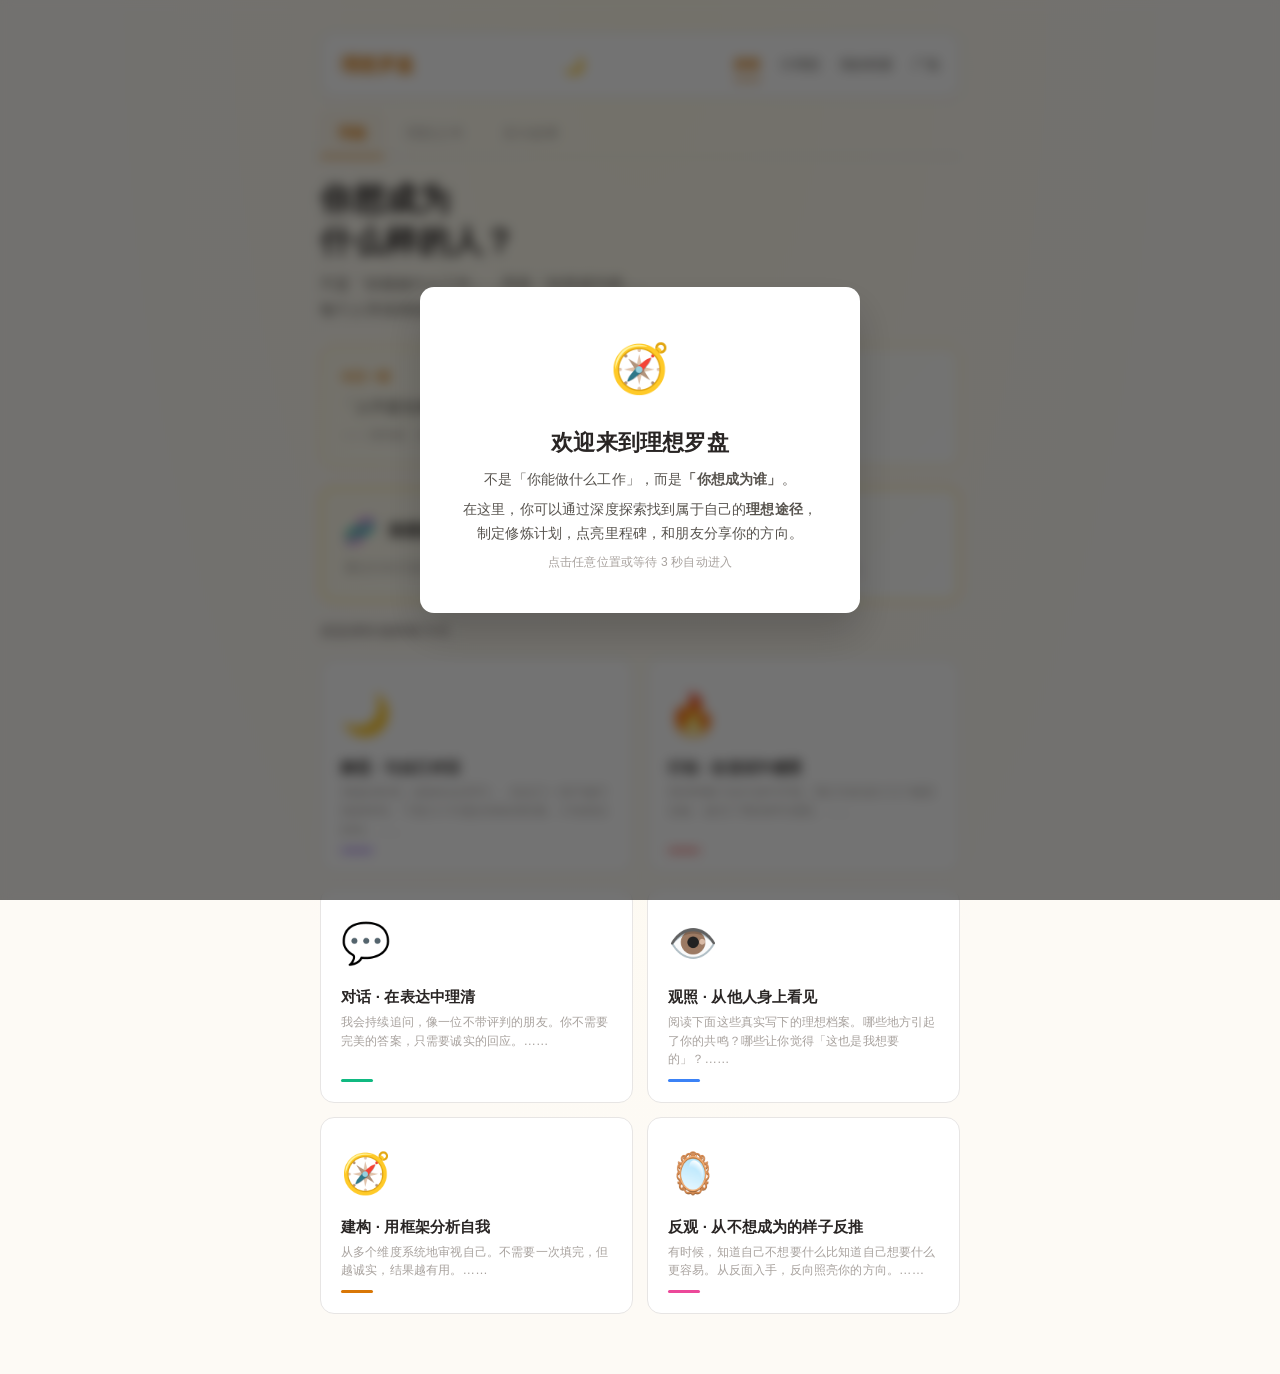
==== commit c1108ed0: "新功能：首次访问欢迎引导页（3秒自动消失，只显示一次）" ====
--- a/index.html
+++ b/index.html
@@ -145,6 +145,20 @@
   [data-theme="dark"] .persona-card:hover { background: #2d2418; }
   [data-theme="dark"] .resource-card.selected { background: #2d2a28; }
   [data-theme="dark"] .book-link { background: #2d2a28; }
+  .deep-hero { background: linear-gradient(135deg, var(--accent-bg), #fff); border: 2px solid var(--accent-border); border-radius: var(--radius); padding: 20px 22px; margin-bottom: 18px; cursor: pointer; transition: all 0.25s; }
+  .deep-hero:hover { transform: translateY(-1px); box-shadow: var(--shadow-md); }
+  [data-theme="dark"] .deep-hero { background: linear-gradient(135deg, #3b2f0e, #2d2418); border-color: #92400e; }
+
+  /* Welcome overlay */
+  .welcome-overlay { position: fixed; inset: 0; background: rgba(0,0,0,0.55); backdrop-filter: blur(6px); z-index: 999; display: flex; align-items: center; justify-content: center; transition: opacity 0.6s ease; }
+  .welcome-overlay.fade-out { opacity: 0; pointer-events: none; }
+  .welcome-card { background: var(--card); border-radius: var(--radius); padding: 40px 36px; max-width: 440px; width: 90%; text-align: center; box-shadow: 0 20px 40px rgba(0,0,0,0.18); animation: welcomeIn 0.5s ease; }
+  @keyframes welcomeIn { from { opacity: 0; transform: translateY(20px) scale(0.96); } to { opacity: 1; transform: translateY(0) scale(1); } }
+  .welcome-card .w-icon { font-size: 3rem; display: block; margin-bottom: 12px; animation: float 2s ease-in-out infinite; }
+  @keyframes float { 0%,100% { transform: translateY(0); } 50% { transform: translateY(-6px); } }
+  .welcome-card h2 { font-size: 1.4rem; margin-bottom: 6px; }
+  .welcome-card .w-desc { font-size: 0.88rem; color: var(--fg2); line-height: 1.7; margin-bottom: 6px; }
+  .welcome-card .w-hint { font-size: 0.75rem; color: var(--muted); }
 
   /* Book cards */
   .book-card { display: flex; gap: 16px; padding: 18px; border: 1px solid var(--border); border-radius: var(--radius); margin-bottom: 12px; background: var(--card); transition: all 0.25s; }
@@ -199,6 +213,18 @@
 </style>
 </head>
 <body>
+
+<!-- Welcome overlay -->
+<div class="welcome-overlay" id="welcome-overlay">
+  <div class="welcome-card">
+    <span class="w-icon">🧭</span>
+    <h2>欢迎来到理想罗盘</h2>
+    <p class="w-desc">不是「你能做什么工作」，而是<strong>「你想成为谁」</strong>。</p>
+    <p class="w-desc">在这里，你可以通过深度探索找到属于自己的<strong>理想途径</strong>，制定修炼计划，点亮里程碑，和朋友分享你的方向。</p>
+    <p class="w-hint">点击任意位置或等待 3 秒自动进入</p>
+  </div>
+</div>
+
 <div class="app-shell" id="app">
 
   <div class="topbar">
@@ -298,135 +324,248 @@
   return best;
 }
 
+// Stage-specific resources for each pathway
+const STAGE_RESOURCES = {
+  moon: [
+    { stage: 0, icon: "👁️", name: "觉察者资源", books: ["被讨厌的勇气", "当下的力量", "也许你该找个人聊聊"], vids: [{ title: "正念冥想入门", type: "Headspace" }, { title: "什么是真正的自我觉察？", type: "The School of Life" }], actions: ["连续7天每天写15分钟情绪日记", "花一周观察自己的三个惯性反应并记录下来"] },
+    { stage: 1, icon: "🛡️", name: "守心者资源", books: ["沉思录", "道德经", "活出生命的意义"], vids: [{ title: "斯多葛主义的生活艺术", type: "YouTube" }, { title: "如何在混乱中保持内心秩序？", type: "TED" }], actions: ["在3次令你焦虑的压力中保持自己的判断并记录", "进行一次24小时独处挑战——关掉手机，和自己相处"] },
+    { stage: 2, icon: "💡", name: "觉者资源", books: ["思想的力量", "禅与摩托车维修艺术", "有限与无限的游戏"], vids: [{ title: "如何帮助他人找到方向？", type: "TED" }, { title: "哲学如何拯救你的生活？", type: "The School of Life 系列" }], actions: ["写出你的个人哲学并分享给至少10个人", "为一个人做一次深度的'方向教练'——只问问题不給建议"] }
+  ],
+  star: [
+    { stage: 0, icon: "🌱", name: "播火者资源", books: ["从零到一", "原子习惯", "搞定"], vids: [{ title: "如何开始一个项目？", type: "TED" }, { title: "从想法到行动", type: "YouTube" }], actions: ["启动一个小项目并在两周内完成第一个版本", "把你一直想做的项目写成200字描述，发给3个朋友"] },
+    { stage: 1, icon: "🔥", name: "燎原者资源", books: ["影响力", "引爆点", "疯传"], vids: [{ title: "如何发起一场运动？", type: "TED (Derek Sivers)" }, { title: "伟大的领导者做什么？", type: "TED (Simon Sinek)" }], actions: ["带领至少3个人一起推进你的项目", "把你的成果写成文章或做成视频，让更多人看到"] },
+    { stage: 2, icon: "✨", name: "铸光者资源", books: ["基业长青", "创新者的窘境", "系统之美"], vids: [{ title: "如何建立可持续的系统？", type: "TED" }, { title: "从创业者到建造者", type: "YouTube" }], actions: ["设计一个可以在没有你的情况下自动运行的流程", "把你的方法论写下来，让后来的人可以参考复制"] }
+  ],
+  bridge: [
+    { stage: 0, icon: "👂", name: "倾听者资源", books: ["非暴力沟通", "共情的力量", "社交天性"], vids: [{ title: "脆弱的力量", type: "TED (Brené Brown)" }, { title: "如何成为一个更好的倾听者？", type: "The School of Life" }], actions: ["和3个不同的人深度倾听——只问问题、不给建议", "每天记录一个你从别人那里听到的、让你触动的故事"] },
+    { stage: 1, icon: "🕸️", name: "织网者资源", books: ["群体的智慧", "连接", "部落"], vids: [{ title: "如何建立深度连接？", type: "TED" }, { title: "社群的力量", type: "YouTube" }], actions: ["组织一次小型聚会，把两个不同圈子的人连在一起", "主动为三个人牵线——介绍可以互相帮助的人认识"] },
+    { stage: 2, icon: "🌉", name: "架桥者资源", books: ["平台革命", "社群的逻辑", "赋能"], vids: [{ title: "如何建立一个持久社群？", type: "TED" }, { title: "从连接到生态", type: "YouTube" }], actions: ["建立或加入一个社群的核心运营团队", "设计一个机制让社群在没有引领者时也能自运转"] }
+  ],
+  root: [
+    { stage: 0, icon: "🏛️", name: "守护者资源", books: ["瓦尔登湖", "留住手艺", "匠人精神"], vids: [{ title: "为什么传统值得守护？", type: "TED" }, { title: "手工艺的复兴", type: "纪录片" }], actions: ["学习一项正在消失的技能——向一位长辈或老师傅请教", "用照片或文字记录一件你所珍视的事物——做一份档案"] },
+    { stage: 1, icon: "🔧", name: "修复者资源", books: ["建筑的永恒之道", "修复与再生", "文化记忆"], vids: [{ title: "修复的力量", type: "TED" }, { title: "让旧物重生的设计师们", type: "纪录片" }], actions: ["选一件破损的物件，亲手修复它并记录过程", "把你守护的知识或技能教给至少5个人"] },
+    { stage: 2, icon: "🕯️", name: "传灯者资源", books: ["传承", "教育的目的", "最后一堂课"], vids: [{ title: "如何培养接班人？", type: "TED" }, { title: "跨越代际的对话", type: "YouTube" }], actions: ["找到或培养一个愿意继承你使命的人", "为你想传承的东西设计一套教学方案或入门指南"] }
+  ],
+  edge: [
+    { stage: 0, icon: "🧭", name: "远行者资源", books: ["荒野生存", "夜航西飞", "天生就会跑"], vids: [{ title: "为什么走出舒适区如此重要？", type: "TED" }, { title: "跨领域学习的力量", type: "YouTube" }], actions: ["掌握一项与你现有技能完全无关的新技能——30天挑战", "一个人去一个完全陌生的地方——不跟团、不定详细计划"] },
+    { stage: 1, icon: "⚡", name: "破界者资源", books: ["创新者的基因", "跨界思考", "创造力的本质"], vids: [{ title: "如何把不同领域的知识结合？", type: "TED" }, { title: "创新的秘密", type: "YouTube" }], actions: ["把两个不同领域的知识/技能结合，做出一件作品", "写一篇'跨界笔记'——分析一个你不熟悉的领域，找出其中可迁移到你的领域的东西"] },
+    { stage: 2, icon: "🗺️", name: "开荒者资源", books: ["创新者的解答", "从0到1", "未来的冲击"], vids: [{ title: "如何开拓一个全新的方向？", type: "TED" }, { title: "先驱者的故事", type: "YouTube" }], actions: ["公开发布你的独特方法论或作品——让更多人进入这个新领域", "设计一个'入门路径'，让后来者可以沿着你的足迹前进"] }
+  ]
+};
+
 // ============================================================
 // DEEP QUESTION TREE (branching, multi-round)
 // ============================================================
 const DEEP_TREE = {
+  // ROUND 1: General preference
   start: { id: "start", q: "什么样的时刻让你觉得「时间消失了」——完全沉浸，忘了周围一切？", presets: [
-    { text: "一个人安静地阅读、写作或思考，周围越安静越好。", next: "inward" },
-    { text: "在做一个具体的项目或任务——做手工、写代码、搭东西。", next: "outward" },
-    { text: "和一个或几个人深度聊天，互相倾诉、倾听、分享。", next: "connect" },
-    { text: "整理旧物、修复破损的东西、把混乱变得井井有条。", next: "guard" },
-    { text: "尝试完全陌生的东西——旅行、学新技能、闯进未知。", next: "explore" }
-  ]},
-  inward: { id: "inward", q: "当你独处时，什么样的内心活动让你觉得'这样活着很值得'？", presets: [
-    { text: "突然理解了一件困惑很久的事——那种'原来如此'的瞬间。", next: "inward_insight" },
-    { text: "感受到一种平静的满足——不是狂喜，而是一种深层的'对了'。", next: "inward_peace" },
-    { text: "在创作中表达了自己——写了一段文字、画了一幅画、想通了一个道理。", next: "outward" },
-    { text: "回顾自己的成长，看到自己比以前更成熟、更清醒了。", next: "inward_growth" }
-  ]},
-  inward_insight: { id: "inward_insight", q: "那种'原来如此'的瞬间，通常是在思考什么类型的问题？", presets: [
-    { text: "关于自己——我为什么会有这种情绪？我真正想要的是什么？", next: "values_self" },
-    { text: "关于世界——事物运行的规律、人性的本质、历史的逻辑。", next: "values_knowledge" },
-    { text: "关于关系——人与人之间为什么会这样？怎样才能更好地理解别人？", next: "connect" }
-  ]},
-  inward_peace: { id: "inward_peace", q: "那种'对了'的感觉，最常出现在什么之后？", presets: [
-    { text: "冥想、散步或者什么都不做——在安静中和自己相处。", next: "values_self" },
-    { text: "完成了一件需要耐心的事——读完一本难书、整理完房间、按计划完成目标。", next: "guard" },
-    { text: "帮助了别人——给朋友建议、倾听倾诉、让一个人感觉好一点。", next: "connect" }
-  ]},
-  inward_growth: { id: "inward_growth", q: "你想要的成长，更接近哪一种？", presets: [
-    { text: "成为一个情绪稳定、内心强大、不被外界动摇的人。", next: "values_self" },
-    { text: "成为一个能洞察事物本质、有智慧的人。", next: "values_knowledge" },
-    { text: "成为一个能帮助他人成长的人——你的经历能给别人力量。", next: "bridge" }
-  ]},
-  outward: { id: "outward", q: "当你动手做事的时候，什么让你最有成就感？", presets: [
-    { text: "看到自己完成的东西——一件作品、一个项目、一个可见的结果。", next: "outward_create" },
-    { text: "知道自己的行动帮助了别人——解决了某个人的实际问题。", next: "bridge" },
-    { text: "做了以前不敢做的事——克服恐惧、突破自己的极限。", next: "explore" },
-    { text: "影响了别人——有人因为我做的事也开始行动了。", next: "outward_lead" }
-  ]},
-  outward_create: { id: "outward_create", q: "你更享受创造的哪个环节？", presets: [
-    { text: "从零到一——把一个想法变成现实的兴奋感。", next: "star" },
-    { text: "打磨和优化——把一个粗糙的东西做到精致、做到完美。", next: "guard" },
-    { text: "分享和传播——让更多人看到、用到、被影响到。", next: "outward_lead" }
-  ]},
-  outward_lead: { id: "outward_lead", q: "影响别人的时候，你更希望达到什么效果？", presets: [
-    { text: "让别人也相信自己可以——给他们信心和勇气。", next: "star" },
-    { text: "改变某个规则或系统——让环境变得更好，而不仅仅是个人。", next: "star" },
-    { text: "建立一种模式或方法——让后来的人可以参考和复制。", next: "root" }
-  ]},
-  connect: { id: "connect", q: "在人与人之间，你最看重什么？", presets: [
-    { text: "深度的理解——有人真正知道你是谁，不需要解释太多。", next: "connect_deep" },
-    { text: "温暖和归属感——知道自己属于一个群体，被接纳被需要。", next: "bridge" },
-    { text: "赋能——帮助别人变得更好，看到他们因为你而成长。", next: "bridge" },
-    { text: "和解——化解冲突、修复破裂的关系、让双方重新对话。", next: "connect_peace" }
-  ]},
-  connect_deep: { id: "connect_deep", q: "什么样的关系让你觉得最满足？", presets: [
-    { text: "一对一的深度友谊——有一个完全信任的知己。", next: "moon" },
-    { text: "一个紧密的小圈子——几个人一起成长、互相扶持。", next: "bridge" },
-    { text: "能帮到陌生人——你的存在让素不相识的人生活变好了。", next: "star" }
-  ]},
-  connect_peace: { id: "connect_peace", q: "你想化解的冲突，更多是在哪个层面？", presets: [
-    { text: "人与人之间——家人、朋友、同事之间的误解和伤害。", next: "bridge" },
-    { text: "群体之间——不同背景、不同立场的人之间的隔阂。", next: "star" },
-    { text: "人与自己之间——帮助人们和自己的过去和解。", next: "moon" }
-  ]},
-  guard: { id: "guard", q: "你想守护或修复的东西，对你来说最重要的价值是什么？", presets: [
-    { text: "它承载了记忆和历史——没有它，一部分过去就永远消失了。", next: "root" },
-    { text: "它本身就很美——一件艺术品、一种工艺、一个地方的自然之美。", next: "root" },
-    { text: "它能让未来的人受益——传承下去，让后代也能拥有。", next: "root" },
-    { text: "修复它能让我平静——手工艺、整理、还原，本身就是一种治愈。", next: "moon" }
-  ]},
-  explore: { id: "explore", q: "你探索的动力来自哪里？", presets: [
-    { text: "好奇心——'我不知道这个，我想搞清楚'。", next: "explore_curious" },
-    { text: "对现状的不满足——'这样还不够，一定还有更好的方式'。", next: "star" },
-    { text: "对自由的渴望——'我不想被任何边界定义'。", next: "edge" },
-    { text: "想找到真正的自己——'也许在不同的环境和文化里，我能看到不同的我'。", next: "moon" }
-  ]},
-  explore_curious: { id: "explore_curious", q: "你的好奇心更偏向哪种？", presets: [
-    { text: "理解事物的本质——想知道世界是怎么运作的。", next: "values_knowledge" },
-    { text: "体验不同的生活——每种生活方式都是一种可能性。", next: "edge" },
-    { text: "创造新的东西——把不相干的点连成线，发明新东西。", next: "edge" }
-  ]},
-  star: { id: "star", q: "如果一个想法或项目只能产生很小的影响，你还愿意做吗？", presets: [
-    { text: "愿意——小影响也是影响，重要的是我在行动。", next: "values_action" },
-    { text: "要看情况——如果它能成长或复制，从小开始没问题。", next: "values_scale" },
-    { text: "不太愿意——我想把精力花在能产生最大改变的地方。", next: "values_impact" }
-  ]},
-  values_self: { id: "values_self", q: "如果必须在以下选项中选一个，你更害怕哪种'失败'？", presets: [
-    { text: "一生都没有真正了解自己。", next: "end_moon" },
-    { text: "一生都没有为别人做过什么有意义的事。", next: "end_bridge" },
-    { text: "一生都在做别人想让我做的事，没有为自己活过。", next: "end_moon" }
-  ]},
-  values_knowledge: { id: "values_knowledge", q: "你觉得一个人最重要的品质是什么？", presets: [
-    { text: "清醒——不被表象迷惑，能看到事物的本质。", next: "end_moon" },
-    { text: "勇敢——敢于质疑、敢于探索、敢于承认自己错了。", next: "end_edge" },
-    { text: "善良——在追求真理的同时不忘记人的温度。", next: "end_bridge" }
-  ]},
-  values_action: { id: "values_action", q: "你更倾向于哪种行动方式？", presets: [
-    { text: "独自完成——效率高、控制感强，能完全按照自己的标准。", next: "end_star" },
-    { text: "带领团队——一起做更大事，虽然复杂但更有意义。", next: "end_star" },
-    { text: "启发别人——我不一定要做最大，但我希望成为火花。", next: "end_star" }
-  ]},
-  values_scale: { id: "values_scale", q: "如果资源有限，你更倾向于把资源投在哪里？", presets: [
-    { text: "培养人——投资个人成长，好的种子会长成大树。", next: "end_bridge" },
-    { text: "搭建系统——建好管道，水自然会流。", next: "end_root" },
-    { text: "探索新模式——先实验，找到真正有效的路径再放大。", next: "end_edge" }
-  ]},
-  values_impact: { id: "values_impact", q: "你更希望在自己的人生中留下什么？", presets: [
-    { text: "一个能持续运行的组织或系统。", next: "end_root" },
-    { text: "一个改变了某个行业或领域的发明或方法。", next: "end_edge" },
-    { text: "一群因为我而改变了人生轨迹的人。", next: "end_bridge" }
-  ]},
+    { text: "一个人安静地阅读、写作或思考，周围越安静越好。", next: "r2_inward" },
+    { text: "在做一个具体的项目或任务——做手工、写代码、搭东西。", next: "r2_outward" },
+    { text: "和一个或几个人深度聊天，互相倾诉、倾听、分享。", next: "r2_connect" },
+    { text: "整理旧物、修复破损、把混乱变得井井有条。", next: "r2_guard" },
+    { text: "尝试完全陌生的东西——旅行、学新技能、闯进未知。", next: "r2_explore" }
+  ]},
+  // ROUND 2: Deepen the preference
+  r2_inward: { id: "r2_inward", q: "当你独处时，什么样的事让你觉得'这样活着很值得'？", presets: [
+    { text: "突然理解了一件困惑很久的事——'原来如此'的瞬间。", next: "r3_insight" },
+    { text: "感受到一种深层的平静和满足——不是狂喜，而是'对了'。", next: "r3_peace" },
+    { text: "回顾自己的成长，看到自己比以前更清醒、更成熟。", next: "r3_growth" }
+  ]},
+  r2_outward: { id: "r2_outward", q: "做事的时候，什么让你最有成就感？", presets: [
+    { text: "看到自己完成的作品——一个项目、一件东西、一个可见的成果。", next: "r3_create" },
+    { text: "克服了恐惧——做了以前不敢做的事，突破了极限。", next: "r3_challenge" },
+    { text: "影响了别人——有人因为我做的事也开始行动了。", next: "r3_lead" }
+  ]},
+  r2_connect: { id: "r2_connect", q: "在人与人的关系中，你最看重什么？", presets: [
+    { text: "深度的理解——有人真正知道你是谁，不需要解释。", next: "r3_deep" },
+    { text: "温暖和归属感——知道自己属于一个群体，被需要。", next: "r3_belong" },
+    { text: "赋能——帮助别人变得更好，看到他们因你而成长。", next: "r3_empower" }
+  ]},
+  r2_guard: { id: "r2_guard", q: "你想守护的东西，最重要的价值是什么？", presets: [
+    { text: "它承载了记忆和历史——没有它，过去就消失了。", next: "r3_history" },
+    { text: "它本身就很美——艺术、工艺、大自然的造物。", next: "r3_beauty" },
+    { text: "它能让未来的人受益——传承给后代。", next: "r3_legacy" }
+  ]},
+  r2_explore: { id: "r2_explore", q: "你探索的动力主要来自哪里？", presets: [
+    { text: "好奇心——'我不知道，我想搞清楚'。", next: "r3_curious" },
+    { text: "对自由和自我突破的渴望——'我不想被任何边界定义'。", next: "r3_freedom" },
+    { text: "对现状的不满足——'一定还有更好的方式'。", next: "r3_disrupt" }
+  ]},
+  // ROUND 3: Values - what matters most
+  r3_insight: { id: "r3_insight", q: "那种'原来如此'的顿悟，通常是关于什么？", presets: [
+    { text: "关于自己——'我为什么会有这种感觉？我真正要什么？'", next: "r4_self" },
+    { text: "关于世界——万物运行的规律、人性的逻辑。", next: "r4_world" },
+    { text: "关于他人——人与人之间为什么会这样？", next: "r4_others" }
+  ]},
+  r3_peace: { id: "r3_peace", q: "那种'对了'的感觉，最常在什么之后出现？", presets: [
+    { text: "放空、散步或冥想——在安静中和自己相处。", next: "r4_self" },
+    { text: "完成了一件需要耐心的事——读完书、整理完、坚持了计划。", next: "r4_discipline" },
+    { text: "帮助了别人——倾听朋友、给出建议、让一个人感觉好一点。", next: "r4_others" }
+  ]},
+  r3_growth: { id: "r3_growth", q: "你想要成为的'更好的人'，更接近哪种？", presets: [
+    { text: "情绪稳定、内心强大、不被外界动摇的人。", next: "r4_self" },
+    { text: "能洞察本质、有智慧、能帮别人看清方向的人。", next: "r4_wisdom" },
+    { text: "能用自己的经历给他人力量的人。", next: "r4_others" }
+  ]},
+  r3_create: { id: "r3_create", q: "创造的过程中，你更享受哪个环节？", presets: [
+    { text: "从零到一——把想法变成现实的那一刻。", next: "r4_make" },
+    { text: "打磨和优化——把一个东西做到精致、完美。", next: "r4_discipline" },
+    { text: "分享和传播——让更多人看到、用到、被影响。", next: "r4_lead" }
+  ]},
+  r3_challenge: { id: "r3_challenge", q: "你克服的恐惧，更偏向哪种？", presets: [
+    { text: "对外部世界的恐惧——公开演讲、冒险、面对冲突。", next: "r4_make" },
+    { text: "对自我怀疑的恐惧——担心自己不够好、会失败。", next: "r4_self" },
+    { text: "对未知的恐惧——不确定性的不安。", next: "r4_freedom" }
+  ]},
+  r3_lead: { id: "r3_lead", q: "影响别人的时候，你更想达到什么效果？", presets: [
+    { text: "让别人相信自己也可以——给他们信心和勇气。", next: "r4_empower" },
+    { text: "改变某个系统或规则——让环境变好，不只是个人。", next: "r4_disrupt" },
+    { text: "建立可复制的模式——让后来的人可以参考。", next: "r4_legacy" }
+  ]},
+  r3_deep: { id: "r3_deep", q: "什么样的关系让你觉得最满足？", presets: [
+    { text: "一对一深度友谊——有一个完全信任的知己。", next: "r4_self" },
+    { text: "紧密小圈子——几个人一起成长、互相扶持。", next: "r4_belong" },
+    { text: "能帮到陌生人——让素不相识的人生活变好。", next: "r4_empower" }
+  ]},
+  r3_belong: { id: "r3_belong", q: "你想要的归属感，更接近哪种？", presets: [
+    { text: "一个温馨的小圈子——像家人一样的朋友。", next: "r4_belong" },
+    { text: "一个有共同使命的团队——为了同一个目标而战。", next: "r4_lead" },
+    { text: "一个能自由表达、不用伪装的社群。", next: "r4_self" }
+  ]},
+  r3_empower: { id: "r3_empower", q: "帮助他人时，你最享受哪种感觉？", presets: [
+    { text: "看到对方眼里重新亮起光——给了别人希望。", next: "r4_others" },
+    { text: "看到对方独立成长——不再需要我了，这才是成功。", next: "r4_legacy" },
+    { text: "因为帮了一个人，影响了一群人——涟漪效应。", next: "r4_lead" }
+  ]},
+  r3_history: { id: "r3_history", q: "你想守护的历史和记忆，对你来说意味着什么？", presets: [
+    { text: "它是我的根——没有过去，就没有我。", next: "r4_self" },
+    { text: "它值得被更多人知道——是人类的共同财富。", next: "r4_legacy" },
+    { text: "守护它本身就是一种意义——不需要更多理由。", next: "r4_discipline" }
+  ]},
+  r3_beauty: { id: "r3_beauty", q: "美对你的意义是什么？", presets: [
+    { text: "美本身就是目的——不需要解释。", next: "r4_self" },
+    { text: "美能治愈人——我想让更多人感受到这种治愈。", next: "r4_others" },
+    { text: "创造美是一种反叛——在不美的世界里坚持美。", next: "r4_make" }
+  ]},
+  r3_legacy: { id: "r3_legacy", q: "你想留给后代的东西，最重要的是什么？", presets: [
+    { text: "知识和智慧——让他们比我们站得更高。", next: "r4_wisdom" },
+    { text: "一个更好的系统——让公平和美好自动运转。", next: "r4_disrupt" },
+    { text: "一种精神或态度——勇敢、善良、好奇。", next: "r4_empower" }
+  ]},
+  r3_curious: { id: "r3_curious", q: "你的好奇心更偏向哪种？", presets: [
+    { text: "理解事物的本质——想知道世界怎么运作的。", next: "r4_world" },
+    { text: "体验不同的生活——每种活法都是一种可能。", next: "r4_freedom" },
+    { text: "创造新东西——把不相干的点连成线。", next: "r4_make" }
+  ]},
+  r3_freedom: { id: "r3_freedom", q: "你渴望的自由，更接近哪种？", presets: [
+    { text: "思想和精神的自由——不被任何意识形态束缚。", next: "r4_wisdom" },
+    { text: "行动和生活方式的自由——想去哪就去哪，想做就做。", next: "r4_make" },
+    { text: "表达的自由——说出真话，做真实的自己。", next: "r4_self" }
+  ]},
+  r3_disrupt: { id: "r3_disrupt", q: "你对现状的不满足，更多指向什么？", presets: [
+    { text: "个人层面——我自己的潜力远没有被发挥出来。", next: "r4_self" },
+    { text: "系统层面——这个世界的规则本身就需要被改变。", next: "r4_world" },
+    { text: "文化层面——人们的思想和价值观需要被刷新。", next: "r4_wisdom" }
+  ]},
+  // ROUND 4: Challenge / Fear / Reverse angle
+  r4_self: { id: "r4_self", q: "如果现在就躺下回顾一生，你更害怕哪种遗憾？（换个角度审视自己）", presets: [
+    { text: "一生都没有真正了解自己到底是谁。", next: "r5_moon_a" },
+    { text: "一生都在做别人想让我做的事，没有为自己活过。", next: "r5_moon_b" },
+    { text: "一生都没有为别人做过什么有意义的事。", next: "r5_bridge_a" }
+  ]},
+  r4_world: { id: "r4_world", q: "你觉得这个世界最缺什么？（你的答案暗示了你想成为什么）", presets: [
+    { text: "清醒——太多人被表象迷惑。", next: "r5_moon_a" },
+    { text: "勇气——太多人知道问题在哪，但不敢行动。", next: "r5_edge_a" },
+    { text: "善良——太多人在追求效率时丢了温度。", next: "r5_bridge_a" }
+  ]},
+  r4_others: { id: "r4_others", q: "你觉得一个人能给另一个人最宝贵的礼物是什么？", presets: [
+    { text: "理解——'我懂你'的力量超过一切。", next: "r5_bridge_a" },
+    { text: "希望——让对方相信明天可以更好。", next: "r5_star_a" },
+    { text: "自由——帮助对方从自己的牢笼里走出来。", next: "r5_moon_a" }
+  ]},
+  r4_wisdom: { id: "r4_wisdom", q: "你追求智慧，最终是为了什么？", presets: [
+    { text: "为了更好地理解自己和这个世界的关系。", next: "r5_moon_b" },
+    { text: "为了帮助别人——智慧不用来分享就失去了意义。", next: "r5_bridge_a" },
+    { text: "为了创造——智慧是创造新事物的原料。", next: "r5_edge_a" }
+  ]},
+  r4_discipline: { id: "r4_discipline", q: "坚持本身对你来说意味着什么？", presets: [
+    { text: "成长——每一次坚持都是一次对自己的超越。", next: "r5_moon_b" },
+    { text: "守护——坚持就是不让重要的东西消失。", next: "r5_root_a" },
+    { text: "证明——坚持是为了向自己证明'我可以'。", next: "r5_star_a" }
+  ]},
+  r4_freedom: { id: "r4_freedom", q: "如果给你完全的自由，没有任何约束，你第一件事会做什么？", presets: [
+    { text: "去一个陌生的地方，重新开始。", next: "r5_edge_a" },
+    { text: "开始做那个一直想做但没敢做的事。", next: "r5_star_a" },
+    { text: "什么都不做——享受自由本身。", next: "r5_moon_a" }
+  ]},
+  r4_make: { id: "r4_make", q: "你创造的东西，你最希望它有什么命运？", presets: [
+    { text: "被很多人使用和认可——创造要产生实际影响。", next: "r5_star_a" },
+    { text: "被时间记住——比我的生命更长。", next: "r5_root_a" },
+    { text: "成为后来者的起点——被改造、被超越。", next: "r5_edge_a" }
+  ]},
+  r4_lead: { id: "r4_lead", q: "如果你有能力让一件事变成现实，你更倾向于怎么做？", presets: [
+    { text: "亲自动手做——我享受过程中的掌控感。", next: "r5_star_a" },
+    { text: "把对的人聚在一起——团队的力量比我大。", next: "r5_bridge_a" },
+    { text: "设计一个系统让它自动运行——机制比个人重要。", next: "r5_root_a" }
+  ]},
+  r4_empower: { id: "r4_empower", q: "你帮助别人，最深层的动机是什么？", presets: [
+    { text: "这是我的使命——我经历过黑暗，所以想给别人光。", next: "r5_bridge_a" },
+    { text: "这样我的人生才有意义——被需要让我确认自己的价值。", next: "r5_star_a" },
+    { text: "这是最自然的活法——人与人本来就该互相支持。", next: "r5_bridge_a" }
+  ]},
+  r4_belong: { id: "r4_belong", q: "在群体中，你通常扮演什么角色？", presets: [
+    { text: "倾听者和支持者——大家有心事会找我。", next: "r5_bridge_a" },
+    { text: "组织者和推动者——我来张罗、我来带头。", next: "r5_star_a" },
+    { text: "旁观者和观察者——我看得多、说得少，但看得准。", next: "r5_moon_a" }
+  ]},
+  r4_disrupt: { id: "r4_disrupt", q: "你更想改变什么层面的东西？", presets: [
+    { text: "个人的命运——从一个人的改变开始。", next: "r5_star_a" },
+    { text: "群体的规则——改变一群人生活的环境。", next: "r5_bridge_a" },
+    { text: "世界的认知——改变人们看待事物的方式。", next: "r5_edge_a" }
+  ]},
+  r4_legacy: { id: "r4_legacy", q: "你更希望自己留下的是什么？", presets: [
+    { text: "一个持续运转的机制或组织——机器一旦开动就不停。", next: "r5_root_a" },
+    { text: "一种新的可能性——给后来者打开了之前没有的门。", next: "r5_edge_a" },
+    { text: "一群因为我的存在而变得不一样的人。", next: "r5_star_a" }
+  ]},
+  // ROUND 5: Vision - what would ideal look like?
+  r5_moon_a: { id: "r5_moon_a", q: "假如五年后你变成了一个'内心很强大'的人，最典型的标志是什么？", presets: [
+    { text: "外界的声音不再让我动摇——我知道自己在做什么，为什么做。", next: "end_moon" },
+    { text: "我能帮助别人看清他们的方向——因为我自己先看清了。", next: "end_bridge" },
+    { text: "我开始用我的方式影响世界——从内而外的改变。", next: "end_star" }
+  ]},
+  r5_moon_b: { id: "r5_moon_b", q: "'清醒地活着'对你来说意味着什么？", presets: [
+    { text: "不被别人的期待牵着走——每一天都在为自己活。", next: "end_moon" },
+    { text: "能看到事物的本质——不被表象、不被谎言欺骗。", next: "end_edge" },
+    { text: "既能看清自己，也能理解别人——清醒和温度并存。", next: "end_bridge" }
+  ]},
+  r5_star_a: { id: "r5_star_a", q: "如果你现在就可以启动一个项目改变世界，你会选择怎样的起点？", presets: [
+    { text: "从一个人的生活开始——帮一个具体的人。", next: "end_bridge" },
+    { text: "从自己的行动开始——我先做出样子，别人自然会跟上。", next: "end_star" },
+    { text: "从系统的漏洞开始——修好一个机制，影响成千上万。", next: "end_root" }
+  ]},
+  r5_bridge_a: { id: "r5_bridge_a", q: "什么样的'连接'，对你来说最有意义？", presets: [
+    { text: "心与心的连接——深度理解，不需要太多语言。", next: "end_moon" },
+    { text: "人与机会的连接——让对的人遇到对的事。", next: "end_bridge" },
+    { text: "过去与未来的连接——传承值得保留的东西。", next: "end_root" }
+  ]},
+  r5_edge_a: { id: "r5_edge_a", q: "'突破边界'最让你兴奋的是什么？", presets: [
+    { text: "看到别人没看到的东西——发现新大陆。", next: "end_edge" },
+    { text: "把不可能变成可能——用行动证明'可以'。", next: "end_star" },
+    { text: "打破别人的思维局限——帮更多人看到更大的世界。", next: "end_bridge" }
+  ]},
+  r5_root_a: { id: "r5_root_a", q: "'守护'和'传承'，你更在意哪一个？", presets: [
+    { text: "守护——此时此刻保护它不被破坏。", next: "end_root" },
+    { text: "传承——让它活下去，超过我的生命。", next: "end_root" },
+    { text: "让它进化——在传承中注入新的活力。", next: "end_edge" }
+  ]},
+  // END nodes
   end_moon: { id: "end_moon", end: true, type: "moon" },
   end_star: { id: "end_star", end: true, type: "star" },
   end_bridge: { id: "end_bridge", end: true, type: "bridge" },
   end_root: { id: "end_root", end: true, type: "root" },
-  end_edge: { id: "end_edge", end: true, type: "edge" },
-  star: { id: "star", q: "如果一个想法或项目只能产生很小的影响，你还愿意做吗？", presets: [
-    { text: "愿意——小影响也是影响，重要的是我在行动。", next: "values_action" },
-    { text: "要看情况——如果它能成长或复制，从小开始没问题。", next: "values_scale" },
-    { text: "不太愿意——我想把精力花在能产生最大改变的地方。", next: "values_impact" }
-  ]}
+  end_edge: { id: "end_edge", end: true, type: "edge" }
 };
-// Note: 'star' node defined above near outward_create/lines, redefined here with proper presets
-// Fix duplicate: replace the earlier 'star' node
-DEEP_TREE.star = { id: "star", q: "你的行动产生了影响。现在问问自己：如果这个影响只能很小，你还愿意持续做下去吗？", presets: [
-  { text: "愿意——小影响也是影响，重要的是我在行动。", next: "values_action" },
-  { text: "要看情况——如果它能成长或复制，从小开始没问题。", next: "values_scale" },
-  { text: "不太愿意——我想把精力花在能产生最大改变的地方。", next: "values_impact" }
-]};
 
 // Deep exploration state
 let deepNode = null, deepAnswers = [], deepIdealType = null;
@@ -669,7 +808,7 @@
   var dc = getDailyCard();
   var dailyHtml = '<div class="daily-card"><div class="daily-label">' + (dc.type === 'quote' ? '今日一语' : dc.type === 'question' ? '今日一问' : '今日视野') + '</div><p class="daily-text">' + escapeHtml(dc.text) + '</p>' + (dc.source ? '<p class="daily-source">' + escapeHtml(dc.source) + '</p>' : '') + '</div>';
   var accentMap = { reflect: 'a1', act: 'a2', dialogue: 'a3', observe: 'a4', frame: 'a5', reverse: 'a6' };
-  container.innerHTML = '<h1>你想成为<br>什么样的人？</h1><p class="sub">不是「你能做什么工作」，而是「你想成为谁」。<br>每个人寻找理想的方式都不一样——选择一条适合你的路径，开始探索。</p>' + dailyHtml + '<div style="background:linear-gradient(135deg,var(--accent-bg),#fff);border:2px solid var(--accent-border);border-radius:var(--radius);padding:20px 22px;margin-bottom:18px;cursor:pointer;transition:all 0.25s;" onclick="startDeepExplore()"><div style="display:flex;align-items:center;gap:12px;margin-bottom:4px;"><span style="font-size:1.6rem;">🧬</span><div><span style="font-weight:700;font-size:1rem;color:var(--fg);">深度探索 · 层层递进找到你的理想类型</span><span style="display:inline-block;background:var(--accent);color:#fff;font-size:0.7rem;padding:2px 8px;border-radius:10px;margin-left:8px;font-weight:650;">推荐</span></div></div><p style="font-size:0.8rem;color:var(--muted);">通过分支式追问，深度探析你的理想。完成后会为你匹配专属的「理想途径」和修炼路线。</p></div><p style="font-size:0.85rem;color:var(--muted);margin-bottom:14px;font-weight:600;letter-spacing:0.03em;">或选择快速探索方式</p><div class="path-grid">' + Object.entries(PATH_META).map(function(entry) { var key = entry[0], m = entry[1]; return '<div class="path-card" onclick="startPath(\'' + key + '\')"><span class="emoji-wrap">' + m.emoji + '</span><div class="path-body"><span class="title">' + m.name + '</span><span class="hint">' + m.desc.slice(0, 50) + '……</span><div class="path-accent ' + (accentMap[key] || 'a5') + '"></div></div></div>'; }).join("") + '</div>';
+  container.innerHTML = '<h1>你想成为<br>什么样的人？</h1><p class="sub">不是「你能做什么工作」，而是「你想成为谁」。<br>每个人寻找理想的方式都不一样——选择一条适合你的路径，开始探索。</p>' + dailyHtml + '<div class="deep-hero" onclick="startDeepExplore()"><div style="display:flex;align-items:center;gap:12px;margin-bottom:4px;"><span style="font-size:1.6rem;">🧬</span><div><span style="font-weight:700;font-size:1rem;color:var(--fg);">深度探索 · 层层递进找到你的理想类型</span><span style="display:inline-block;background:var(--accent);color:#fff;font-size:0.7rem;padding:2px 8px;border-radius:10px;margin-left:8px;font-weight:650;">推荐</span></div></div><p style="font-size:0.8rem;color:var(--muted);">通过分支式追问，深度探析你的理想。完成后会为你匹配专属的「理想途径」和修炼路线。</p></div><p style="font-size:0.85rem;color:var(--muted);margin-bottom:14px;font-weight:600;letter-spacing:0.03em;">或选择快速探索方式</p><div class="path-grid">' + Object.entries(PATH_META).map(function(entry) { var key = entry[0], m = entry[1]; return '<div class="path-card" onclick="startPath(\'' + key + '\')"><span class="emoji-wrap">' + m.emoji + '</span><div class="path-body"><span class="title">' + m.name + '</span><span class="hint">' + m.desc.slice(0, 50) + '……</span><div class="path-accent ' + (accentMap[key] || 'a5') + '"></div></div></div>'; }).join("") + '</div>';
 }
 
 function renderBooksTab(container) {
@@ -735,16 +874,23 @@
   deepIdealType = classifyIdealType(answers);
   var pw = IDEAL_PATHWAYS[deepIdealType];
   var stage1 = pw.stages[0];
+  // Generate answer presets from deep answers
+  var summaryText = deepAnswers.map(function(a) { return a.answer; }).join("；");
+  var genPresets = [
+    "我想成为一个在「" + pw.name + "」上不断修炼的人——" + pw.tagline + "。",
+    "我渴望" + pw.tagline.slice(0, 6) + "，当前正在走向「" + stage1.name + "」的路上。",
+    "我的理想是" + pw.desc.slice(0, 30) + "……"
+  ];
   var card = document.getElementById("explore-card");
-  card.innerHTML = '<div class="fade-in"><div style="text-align:center;margin-bottom:20px;"><span style="font-size:3rem;display:block;margin-bottom:6px;">' + pw.icon + '</span><h2>你的理想类型</h2><span style="display:inline-block;background:var(--accent-bg);color:var(--accent);font-weight:700;padding:6px 18px;border-radius:20px;font-size:1rem;margin-bottom:10px;">' + pw.name + '</span><p style="color:var(--fg2);font-size:0.9rem;margin-top:4px;">' + pw.tagline + '</p></div><p style="color:var(--fg);font-size:0.95rem;line-height:1.7;margin-bottom:16px;">' + pw.desc + '</p><div style="background:var(--green-bg);border:1px solid var(--green-border);border-radius:var(--radius);padding:16px;margin-bottom:16px;"><span style="font-weight:700;color:var(--green);">⚡ 当前阶段：' + stage1.name + '（' + stage1.icon + '）</span><p style="font-size:0.85rem;color:var(--fg2);margin-top:4px;">' + stage1.desc + '</p><p style="font-size:0.8rem;color:var(--accent);margin-top:6px;">入门里程碑：' + stage1.milestone + '</p></div><div style="margin-bottom:16px;"><p style="font-size:0.8rem;color:var(--muted);margin-bottom:6px;">修炼路径预览：</p>' + pw.stages.map(function(s, i) { return '<div style="padding:6px 0;font-size:0.85rem;"><span style="color:var(--accent);">' + s.icon + ' ' + s.name + '</span> <span style="color:var(--muted);">→ ' + s.milestone.slice(0, 30) + '……</span></div>'; }).join("") + '</div><div class="profile-section"><h3>你的核心回答（将作为档案基础）</h3><textarea class="text-input" id="deep-summary" style="min-height:80px;">' + escapeHtml(deepAnswers.map(function(a) { return a.answer; }).join("；")) + '</textarea></div><p style="font-size:0.78rem;color:var(--muted);margin-bottom:16px;">上面的摘要会作为你的理想档案基础。你可以修改、精简或重写。</p><button class="btn btn-primary" onclick="saveDeepProfile()">保存并生成我的理想档案 →</button><button class="btn btn-ghost" onclick="startDeepExplore()" style="margin-left:8px;">重新探索</button></div>';
+  card.innerHTML = '<div class="fade-in"><div style="text-align:center;margin-bottom:20px;"><span style="font-size:3rem;display:block;margin-bottom:6px;">' + pw.icon + '</span><h2>你的理想类型</h2><span style="display:inline-block;background:var(--accent-bg);color:var(--accent);font-weight:700;padding:6px 18px;border-radius:20px;font-size:1rem;margin-bottom:10px;">' + pw.name + '</span><p style="color:var(--fg2);font-size:0.9rem;margin-top:4px;">' + pw.tagline + '</p></div><p style="color:var(--fg);font-size:0.95rem;line-height:1.7;margin-bottom:16px;">' + pw.desc + '</p><div style="background:var(--green-bg);border:1px solid var(--green-border);border-radius:var(--radius);padding:16px;margin-bottom:16px;"><span style="font-weight:700;color:var(--green);">⚡ 当前阶段：' + stage1.name + '（' + stage1.icon + '）</span><p style="font-size:0.85rem;color:var(--fg2);margin-top:4px;">' + stage1.desc + '</p></div><div style="background:var(--accent-bg);border:1.5px solid var(--accent-border);border-radius:var(--radius);padding:20px;margin-bottom:16px;"><h3 style="color:var(--accent);margin-bottom:6px;">🎯 你想成为什么样的人？</h3><p style="font-size:0.78rem;color:var(--muted);margin-bottom:8px;">根据你的5轮探索，我们生成了以下预设。选择一个或自己写——这将成为你分享卡片的核心。</p><textarea class="text-input" id="deep-answer" style="min-height:60px;font-size:1.1rem;font-weight:600;" placeholder="我想成为……">' + escapeHtml(genPresets[0]) + '</textarea><div class="tag-group" style="margin-top:6px;">' + genPresets.map(function(pre) { return '<span class="tag-btn" style="font-size:0.78rem;padding:5px 10px;cursor:pointer;" onclick="fillTextarea(\'deep-answer\',\'' + escapeHtml(pre).replace(/'/g,"\\\\'") + '\')">' + escapeHtml(pre.slice(0,35)) + (pre.length>35?'…':'') + '</span>'; }).join("") + '<span style="font-size:0.73rem;color:var(--muted);">（AI根据你的回答生成，点击填入，可修改）</span></div></div><div class="profile-section"><h3>探索摘要</h3><textarea class="text-input" id="deep-summary" style="min-height:60px;">' + escapeHtml(summaryText) + '</textarea></div><p style="font-size:0.78rem;color:var(--muted);margin-bottom:16px;">摘要和答案都可以修改。确认无误后保存。</p><button class="btn btn-primary" onclick="saveDeepProfile()">保存并生成我的理想档案 →</button><button class="btn btn-ghost" onclick="startDeepExplore()" style="margin-left:8px;">重新探索</button></div>';
 }
 function saveDeepProfile() {
+  var answer = document.getElementById("deep-answer").value.trim();
   var summary = document.getElementById("deep-summary").value.trim();
   var pw = IDEAL_PATHWAYS[deepIdealType];
   var stage1 = pw.stages[0];
-  var answer = "我的理想途径是「" + pw.name + "」——" + pw.tagline + "。当前阶段：" + stage1.name + "。\n" + summary;
   saveProfile({ answer: answer, statement: summary, values: [pw.name, stage1.name], actions: stage1.milestone, path: "deep", idealType: deepIdealType, stage: 0, createdAt: new Date().toISOString() });
-  saveCommunityEntry({ id: "user_" + Date.now(), name: loadNickname() || "我的档案", date: new Date().toISOString().slice(0, 10), statement: summary, values: [pw.name, stage1.name], progress: stage1.milestone });
+  saveCommunityEntry({ id: "user_" + Date.now(), name: loadNickname() || "我的档案", date: new Date().toISOString().slice(0, 10), statement: summary, values: [pw.name, stage1.name], progress: stage1.milestone, idealType: deepIdealType, stage: 0 });
   navigate("profile");
 }
 
@@ -904,8 +1050,9 @@
   var valueEls = document.querySelectorAll("#profile-values .tag-btn.picked");
   var values = Array.from(valueEls).map(function(el) { return el.textContent; });
   var actions = document.getElementById("profile-actions").value.trim();
-  saveProfile({ answer: answer, statement: statement, values: values, actions: actions, path: currentPath, createdAt: new Date().toISOString() });
-  saveCommunityEntry({ id: "user_" + Date.now(), name: loadNickname() || "我的档案", date: new Date().toISOString().slice(0, 10), statement: statement, values: values, progress: answer || actions });
+  var idealType = classifyIdealType(answers);
+  saveProfile({ answer: answer, statement: statement, values: values, actions: actions, path: currentPath, idealType: idealType, stage: 0, createdAt: new Date().toISOString() });
+  saveCommunityEntry({ id: "user_" + Date.now(), name: loadNickname() || "我的档案", date: new Date().toISOString().slice(0, 10), statement: statement, values: values, progress: answer || actions, idealType: idealType, stage: 0 });
   navigate("profile");
 }
 
@@ -923,8 +1070,11 @@
   }
   var hist = loadProfileHistory(); var timeHtml = '';
   if (hist.length > 1) { timeHtml = '<div class="profile-section"><h3>理想时间线</h3><div style="font-size:0.85rem;color:var(--muted);">' + hist.slice(-5).reverse().map(function(h) { return '<div style="padding:6px 0;border-bottom:1px solid var(--border);">' + new Date(h.date).toLocaleDateString("zh-CN") + ' — ' + escapeHtml((h.statement || "").slice(0, 60)) + (h.statement && h.statement.length > 60 ? '……' : '') + '</div>'; }).join("") + '</div></div>'; }
-  card.innerHTML = '<div class="fade-in"><div style="display:flex;justify-content:space-between;align-items:center;margin-bottom:20px;"><h2 style="margin:0;">我的理想档案</h2><button class="btn btn-sm btn-outline" onclick="editProfile()">编辑</button></div><div class="profile-section"><h3>我的昵称</h3><div style="display:flex;gap:8px;"><input class="text-input" id="nickname-input" value="' + escapeHtml(nickname) + '" placeholder="设置昵称后导出档案给朋友……" style="min-height:auto;padding:10px 14px;font-size:0.9rem;"><button class="btn btn-sm btn-outline" onclick="saveNicknameFromInput()">保存</button></div></div><p style="font-size:0.8rem;color:var(--muted);margin-bottom:20px;">创建于 ' + new Date(p.createdAt).toLocaleDateString("zh-CN") + ' · 通过「' + (p.path === "deep" ? "深度探索" : PATH_META[p.path]?.name || "未知") + '」探索</p>' + (p.answer ? '<div class="profile-section" style="background:var(--accent-bg);border:1.5px solid var(--accent-border);border-radius:var(--radius);padding:20px;margin-bottom:24px;"><h3 style="color:var(--accent);">🎯 你想成为什么样的人？</h3><p style="font-size:1.15rem;font-weight:650;line-height:1.6;color:var(--fg);">' + escapeHtml(p.answer) + '</p></div>' : '') + (p.idealType ? renderIdealTypeBox(p) : '') + '<div class="profile-section"><h3>我想成为……</h3><div class="profile-block ' + (!p.statement ? 'empty' : '') + '">' + (p.statement || "还没有写下") + '</div></div><div class="profile-section"><h3>我的核心价值</h3><div class="tag-group">' + (p.values || []).map(function(v) { return '<span class="tag-btn picked" style="cursor:default;">' + escapeHtml(v) + '</span>'; }).join("") + '</div></div><div class="profile-section"><h3>我正在做的尝试</h3><div class="profile-block ' + (!p.actions ? 'empty' : '') + '">' + (p.actions || "还没有行动计划") + '</div></div>' + achHtml + timeHtml + '<hr><div style="display:flex;flex-wrap:wrap;gap:8px;"><button class="btn btn-outline btn-sm" onclick="navigate(\'action\')">进入行理想 →</button><button class="btn btn-outline btn-sm" onclick="navigate(\'community\')">去理想广场 →</button><button class="btn btn-primary btn-sm" onclick="exportData()">📤 导出档案</button><button class="btn btn-primary btn-sm" onclick="generateShareCard()">🖼️ 生成分享卡片</button></div></div>';
-}
+  card.innerHTML = '<div class="fade-in"><div style="display:flex;justify-content:space-between;align-items:center;margin-bottom:20px;"><h2 style="margin:0;">我的理想档案</h2><button class="btn btn-sm btn-outline" onclick="editProfile()">编辑</button></div><div class="profile-section"><h3>我的昵称</h3><div style="display:flex;gap:8px;"><input class="text-input" id="nickname-input" value="' + escapeHtml(nickname) + '" placeholder="设置昵称后导出档案给朋友……" style="min-height:auto;padding:10px 14px;font-size:0.9rem;"><button class="btn btn-sm btn-outline" onclick="saveNicknameFromInput()">保存</button></div></div><p style="font-size:0.8rem;color:var(--muted);margin-bottom:20px;">创建于 ' + new Date(p.createdAt).toLocaleDateString("zh-CN") + ' · 通过「' + (p.path === "deep" ? "深度探索" : PATH_META[p.path]?.name || "未知") + '」探索</p>' + (p.answer ? '<div class="profile-section" style="background:var(--accent-bg);border:1.5px solid var(--accent-border);border-radius:var(--radius);padding:20px;margin-bottom:24px;"><div style="display:flex;justify-content:space-between;align-items:center;margin-bottom:8px;"><h3 style="color:var(--accent);margin:0;">🎯 你想成为什么样的人？</h3><button class="btn btn-sm btn-outline" onclick="editAnswer()">编辑</button></div><p id="answer-display" style="font-size:1.15rem;font-weight:650;line-height:1.6;color:var(--fg);">' + escapeHtml(p.answer) + '</p><div id="answer-edit" style="display:none;"><textarea class="text-input" id="answer-edit-input" style="min-height:60px;font-size:1.1rem;font-weight:600;">' + escapeHtml(p.answer) + '</textarea><button class="btn btn-sm btn-primary" onclick="saveAnswerEdit()" style="margin-top:8px;">保存</button><button class="btn btn-sm btn-ghost" onclick="cancelAnswerEdit()" style="margin-top:8px;">取消</button></div></div>' : '') + (p.idealType ? renderIdealTypeBox(p) : '') + '<div class="profile-section"><h3>我想成为……</h3><div class="profile-block ' + (!p.statement ? 'empty' : '') + '">' + (p.statement || "还没有写下") + '</div></div><div class="profile-section"><h3>我的核心价值</h3><div class="tag-group">' + (p.values || []).map(function(v) { return '<span class="tag-btn picked" style="cursor:default;">' + escapeHtml(v) + '</span>'; }).join("") + '</div></div><div class="profile-section"><h3>我正在做的尝试</h3><div class="profile-block ' + (!p.actions ? 'empty' : '') + '">' + (p.actions || "还没有行动计划") + '</div></div>' + achHtml + timeHtml + '<hr><div style="display:flex;flex-wrap:wrap;gap:8px;"><button class="btn btn-outline btn-sm" onclick="navigate(\'action\')">进入行理想 →</button><button class="btn btn-outline btn-sm" onclick="navigate(\'community\')">去理想广场 →</button><button class="btn btn-primary btn-sm" onclick="exportData()">📤 导出档案</button><button class="btn btn-primary btn-sm" onclick="generateShareCard()">🖼️ 生成分享卡片</button></div></div>';
+}
+function editAnswer() { document.getElementById("answer-display").style.display = "none"; document.getElementById("answer-edit").style.display = "block"; document.getElementById("answer-edit-input").focus(); }
+function saveAnswerEdit() { var p = loadProfile(); p.answer = document.getElementById("answer-edit-input").value.trim(); saveProfile(p); navigate("profile"); }
+function cancelAnswerEdit() { document.getElementById("answer-display").style.display = "block"; document.getElementById("answer-edit").style.display = "none"; }
 function renderIdealTypeBox(p) {
   var pw = IDEAL_PATHWAYS[p.idealType]; if (!pw) return '';
   var stage = pw.stages[p.stage || 0];
@@ -938,11 +1088,13 @@
 
 function renderCommunity() {
   var card = document.getElementById("community-card"), entries = loadCommunity();
-  card.innerHTML = '<div class="fade-in"><h2>理想广场</h2><p class="sub">这里有一些人认真写下了他们的理想。点击任何一张卡片查看详情。你也可以导入朋友导出的档案。</p><div style="display:flex;gap:8px;margin-bottom:16px;"><button class="btn btn-outline btn-sm" onclick="document.getElementById(\'import-file\').click()">📥 导入朋友档案</button><input type="file" id="import-file" accept=".json" style="display:none;" onchange="importData(event)"></div><div class="community-grid">' + entries.map(function(e) { return '<div class="persona-card" onclick="openProfile(\'' + e.id + '\')"><div class="persona-header"><span class="persona-name">' + escapeHtml(e.name) + '</span><span class="persona-date">' + escapeHtml(e.date) + '</span></div><p class="persona-statement">' + escapeHtml((e.statement || "").substring(0, 150)) + ((e.statement || "").length > 150 ? '……' : '') + '</p><div class="tag-group" style="margin-top:8px;">' + (e.values || []).map(function(v) { return '<span class="tag-btn picked" style="cursor:default;font-size:0.78rem;padding:4px 12px;">' + escapeHtml(v) + '</span>'; }).join("") + '</div>' + (e.progress ? '<p style="font-size:0.8rem;color:var(--accent);margin-top:8px;">→ ' + escapeHtml(e.progress) + '</p>' : '') + '</div>'; }).join("") + '</div></div>';
+  card.innerHTML = '<div class="fade-in"><h2>理想广场</h2><p class="sub">这里有一些人认真写下了他们的理想。点击任何一张卡片查看详情。你也可以导入朋友导出的档案。</p><div style="display:flex;gap:8px;margin-bottom:16px;"><button class="btn btn-outline btn-sm" onclick="document.getElementById(\'import-file\').click()">📥 导入朋友档案</button><input type="file" id="import-file" accept=".json" style="display:none;" onchange="importData(event)"></div><div class="community-grid">' + entries.map(function(e) { var pwBadge = ''; if (e.idealType) { var pw = IDEAL_PATHWAYS[e.idealType]; if (pw) { var st = pw.stages[e.stage || 0]; pwBadge = '<span style="display:inline-flex;align-items:center;gap:4px;font-size:0.75rem;color:var(--accent);margin-bottom:6px;">' + pw.icon + ' ' + pw.name + ' · ' + (st ? st.icon + st.name : '入门') + '</span>'; } } return '<div class="persona-card" onclick="openProfile(\'' + e.id + '\')"><div class="persona-header"><span class="persona-name">' + escapeHtml(e.name) + '</span><span class="persona-date">' + escapeHtml(e.date) + '</span></div>' + pwBadge + '<p class="persona-statement">' + escapeHtml((e.statement || "").substring(0, 150)) + ((e.statement || "").length > 150 ? '……' : '') + '</p><div class="tag-group" style="margin-top:8px;">' + (e.values || []).map(function(v) { return '<span class="tag-btn picked" style="cursor:default;font-size:0.78rem;padding:4px 12px;">' + escapeHtml(v) + '</span>'; }).join("") + '</div>' + (e.progress ? '<p style="font-size:0.8rem;color:var(--accent);margin-top:8px;">→ ' + escapeHtml(e.progress) + '</p>' : '') + '</div>'; }).join("") + '</div></div>';
 }
 function openProfile(id) {
   var entries = loadCommunity(), e = entries.find(function(en) { return en.id === id; }); if (!e) return;
-  document.getElementById("modal-container").innerHTML = '<div class="modal-overlay fade-in" onclick="if(event.target===this)closeModal()"><div class="modal"><div style="display:flex;justify-content:space-between;align-items:baseline;margin-bottom:16px;"><h2 style="margin:0;">' + escapeHtml(e.name) + '</h2><span style="font-size:0.8rem;color:var(--muted);">' + escapeHtml(e.date) + '</span></div><div class="profile-section"><h3>想成为……</h3><div class="profile-block">' + escapeHtml(e.statement || "（未填写）") + '</div></div><div class="profile-section"><h3>核心价值</h3><div class="tag-group">' + (e.values || []).map(function(v) { return '<span class="tag-btn picked" style="cursor:default;">' + escapeHtml(v) + '</span>'; }).join("") + '</div></div>' + (e.progress ? '<div class="profile-section"><h3>正在做的尝试</h3><div class="profile-block">' + escapeHtml(e.progress) + '</div></div>' : '') + '<button class="btn btn-ghost" onclick="closeModal()" style="margin-top:16px;">关闭</button></div></div>';
+  var pwHtml = '';
+  if (e.idealType) { var pw = IDEAL_PATHWAYS[e.idealType]; if (pw) { var st = pw.stages[e.stage || 0]; pwHtml = '<div style="background:linear-gradient(135deg,#fdf4ff,#fffbeb);border:1px solid var(--accent-border);border-radius:8px;padding:14px;margin-bottom:16px;"><div style="display:flex;align-items:center;gap:8px;"><span style="font-size:1.5rem;">' + pw.icon + '</span><div><span style="font-weight:650;color:var(--fg);">' + pw.name + '</span><span style="font-size:0.78rem;color:var(--muted);display:block;">' + pw.tagline + ' · 当前境界：' + (st ? st.icon + st.name : '入门') + '</span></div></div></div>'; } }
+  document.getElementById("modal-container").innerHTML = '<div class="modal-overlay fade-in" onclick="if(event.target===this)closeModal()"><div class="modal"><div style="display:flex;justify-content:space-between;align-items:baseline;margin-bottom:16px;"><h2 style="margin:0;">' + escapeHtml(e.name) + '</h2><span style="font-size:0.8rem;color:var(--muted);">' + escapeHtml(e.date) + '</span></div>' + pwHtml + '<div class="profile-section"><h3>想成为……</h3><div class="profile-block">' + escapeHtml(e.statement || "（未填写）") + '</div></div><div class="profile-section"><h3>核心价值</h3><div class="tag-group">' + (e.values || []).map(function(v) { return '<span class="tag-btn picked" style="cursor:default;">' + escapeHtml(v) + '</span>'; }).join("") + '</div></div>' + (e.progress ? '<div class="profile-section"><h3>正在做的尝试</h3><div class="profile-block">' + escapeHtml(e.progress) + '</div></div>' : '') + '<button class="btn btn-ghost" onclick="closeModal()" style="margin-top:16px;">关闭</button></div></div>';
 }
 function closeModal() { document.getElementById("modal-container").innerHTML = ""; }
 
@@ -955,6 +1107,12 @@
   if (!p) { card.innerHTML = '<div class="empty-state fade-in"><div class="icon">🗺️</div><h2>先找到你的理想</h2><p style="color:var(--fg2);margin-bottom:20px;">完成探索，有了理想档案之后，这里会帮你设计行动路线。</p><button class="btn btn-primary" onclick="navigate(\'home\')">去探索</button></div>'; return; }
   if (!plan) { renderActionStep1(card, p); return; }
   renderActionDashboard(card, p, plan);
+}
+function getCultivationHeader(p) {
+  if (!p.idealType) return '';
+  var pw = IDEAL_PATHWAYS[p.idealType]; if (!pw) return '';
+  var stage = pw.stages[p.stage || 0];
+  return '<div style="background:linear-gradient(135deg,#fdf4ff,#fffbeb);border:1px solid var(--accent-border);border-radius:var(--radius-sm);padding:14px 16px;margin-bottom:16px;"><div style="display:flex;align-items:center;gap:8px;"><span style="font-size:1.4rem;">' + pw.icon + '</span><div style="flex:1;"><span style="font-weight:650;font-size:0.9rem;color:var(--fg);">' + pw.name + ' · ' + stage.name + '</span><span style="font-size:0.75rem;color:var(--muted);display:block;">' + pw.tagline + ' — 完成里程碑可突破至下一境界</span></div></div></div>';
 }
 
 // Step 1: Resource & action selection
@@ -978,6 +1136,16 @@
 function renderActionStep1(card, p) {
   var values = p.values || [];
   var allResources = []; var seenR = {};
+  // Stage-specific resources take priority
+  if (p.idealType && STAGE_RESOURCES[p.idealType]) {
+    var sr = STAGE_RESOURCES[p.idealType][p.stage || 0];
+    if (sr) {
+      sr.books.forEach(function(b) { if (!seenR["b:" + b]) { seenR["b:" + b] = true; allResources.push({ type: "book", name: b, icon: "📖" }); } });
+      sr.vids.forEach(function(vd) { var key = "v:" + vd.title; if (!seenR[key]) { seenR[key] = true; allResources.push({ type: "video", name: vd.title, tag: vd.type, icon: "🎬" }); } });
+      sr.actions.forEach(function(a) { var key = "a:" + a; if (!seenR[key]) { seenR[key] = true; allResources.push({ type: "action", name: a, icon: "🎯" }); } });
+    }
+  }
+  // Also add value-based resources
   values.forEach(function(v) {
     var rm = RESOURCE_MAP[v] || DEFAULT_RESOURCE;
     rm.books.forEach(function(b) { if (!seenR["b:" + b]) { seenR["b:" + b] = true; allResources.push({ type: "book", name: b, icon: "📖" }); } });
@@ -989,7 +1157,7 @@
   actionSelections = { resources: [], actions: [] };
   var pref = loadReadingPref();
   var pl = READING_PLATFORMS[pref] || READING_PLATFORMS["douban"];
-  card.innerHTML = '<div class="fade-in"><h2>行理想</h2><p class="sub">根据你的价值取向，我们推荐以下资源。勾选你感兴趣的，系统会帮你生成行动里程碑。<br><span style="font-size:0.78rem;color:var(--muted);">点击卡片勾选，点击右侧链接直接找书 —— 在「理想之书」中可切换阅读平台</span></p><div style="margin-bottom:20px;"><h3 style="color:var(--accent);font-size:0.85rem;letter-spacing:0.03em;margin-bottom:10px;">📚 技能与知识资源</h3>' + allResources.filter(function(r) { return r.type === "book" || r.type === "video"; }).map(function(r, i) { var linkHtml = ''; if (r.type === 'book') { linkHtml = '<a class="book-link" href="#" onclick="event.stopPropagation();openBookSearch(\'' + escapeHtml(r.name).replace(/'/g, "\\'") + '\');return false;" style="flex-shrink:0;margin-left:8px;" title="在' + pl.name + '搜索">🔍 找书</a>'; } return '<div class="resource-card" id="res-' + i + '" onclick="toggleResource(\'res-' + i + '\', \'' + escapeHtml(r.name).replace(/'/g, "\\'") + '\', \'' + r.type + '\')"><span class="resource-icon">' + r.icon + '</span><div class="resource-info"><div class="resource-name">' + escapeHtml(r.name) + '</div>' + (r.tag ? '<div class="resource-type">' + escapeHtml(r.tag) + '</div>' : '') + '</div>' + linkHtml + '</div>'; }).join("") + '</div><div style="margin-bottom:20px;"><h3 style="color:var(--accent);font-size:0.85rem;letter-spacing:0.03em;margin-bottom:10px;">🎯 资源争取与尝试行动</h3>' + allResources.filter(function(r) { return r.type === "action"; }).map(function(r, i) { var idx = "act-" + i; return '<div class="resource-card" id="' + idx + '" onclick="toggleResource(\'' + idx + '\', \'' + escapeHtml(r.name).replace(/'/g, "\\'") + '\', \'action\')"><span class="resource-icon">🎯</span><div class="resource-info"><div class="resource-name">' + escapeHtml(r.name) + '</div></div></div>'; }).join("") + '</div><button class="btn btn-primary" onclick="generateMilestones()">生成我的里程碑 →</button><button class="btn btn-ghost" onclick="navigate(\'profile\')" style="margin-left:8px;">返回档案</button></div>';
+  card.innerHTML = '<div class="fade-in"><h2>行理想</h2>' + getCultivationHeader(p) + '<p class="sub">根据你的理想方向和当前境界，我们推荐以下资源。勾选你感兴趣的，系统会帮你生成修炼里程碑。<br><span style="font-size:0.78rem;color:var(--muted);">点击卡片勾选，点击右侧链接直接找书 —— 在「理想之书」中可切换阅读平台</span></p><div style="margin-bottom:20px;"><h3 style="color:var(--accent);font-size:0.85rem;letter-spacing:0.03em;margin-bottom:10px;">📚 技能与知识资源</h3>' + allResources.filter(function(r) { return r.type === "book" || r.type === "video"; }).map(function(r, i) { var linkHtml = ''; if (r.type === 'book') { linkHtml = '<a class="book-link" href="#" onclick="event.stopPropagation();openBookSearch(\'' + escapeHtml(r.name).replace(/'/g, "\\'") + '\');return false;" style="flex-shrink:0;margin-left:8px;" title="在' + pl.name + '搜索">🔍 找书</a>'; } return '<div class="resource-card" id="res-' + i + '" onclick="toggleResource(\'res-' + i + '\', \'' + escapeHtml(r.name).replace(/'/g, "\\'") + '\', \'' + r.type + '\')"><span class="resource-icon">' + r.icon + '</span><div class="resource-info"><div class="resource-name">' + escapeHtml(r.name) + '</div>' + (r.tag ? '<div class="resource-type">' + escapeHtml(r.tag) + '</div>' : '') + '</div>' + linkHtml + '</div>'; }).join("") + '</div><div style="margin-bottom:20px;"><h3 style="color:var(--accent);font-size:0.85rem;letter-spacing:0.03em;margin-bottom:10px;">🎯 资源争取与尝试行动</h3>' + allResources.filter(function(r) { return r.type === "action"; }).map(function(r, i) { var idx = "act-" + i; return '<div class="resource-card" id="' + idx + '" onclick="toggleResource(\'' + idx + '\', \'' + escapeHtml(r.name).replace(/'/g, "\\'") + '\', \'action\')"><span class="resource-icon">🎯</span><div class="resource-info"><div class="resource-name">' + escapeHtml(r.name) + '</div></div></div>'; }).join("") + '</div><button class="btn btn-primary" onclick="generateMilestones()">生成我的里程碑 →</button><button class="btn btn-ghost" onclick="navigate(\'profile\')" style="margin-left:8px;">返回档案</button></div>';
 }
 
 function toggleResource(id, name, type) {
@@ -1006,6 +1174,7 @@
   var milestones = [];
   actionSelections.resources.forEach(function(r, i) { milestones.push({ title: "学习：" + r, desc: "阅读或观看并做笔记，完成后点亮", done: false, icon: "📖" }); });
   actionSelections.actions.forEach(function(a, i) { milestones.push({ title: "行动：" + a, desc: "完成这项尝试后回来打卡", done: false, icon: "🎯" }); });
+  if (p.idealType) { var pw = IDEAL_PATHWAYS[p.idealType]; if (pw) { var stage = pw.stages[p.stage || 0]; milestones.push({ title: "突破：" + stage.name + " → " + (pw.stages[(p.stage||0)+1] ? pw.stages[(p.stage||0)+1].name : "圆满"), desc: stage.milestone, done: false, icon: "⚡", isBreakthrough: true }); } }
   if (milestones.length === 0) { milestones.push({ title: "写下你的第一步", desc: "花15分钟写下你接下来一周想做的一件事", done: false, icon: "✍️" }); }
   var plan = { milestones: milestones, createdAt: new Date().toISOString() };
   saveActionPlan(plan);
@@ -1019,7 +1188,16 @@
   var total = plan.milestones.length;
   var pct = total > 0 ? Math.round(doneCount / total * 100) : 0;
 
-  card.innerHTML = '<div class="fade-in"><div style="display:flex;justify-content:space-between;align-items:center;margin-bottom:16px;"><h2 style="margin:0;">行理想</h2><button class="btn btn-sm btn-outline" onclick="clearActionPlan()">重新规划</button></div><div style="background:var(--green-bg);border:1px solid var(--green-border);border-radius:var(--radius-sm);padding:16px;margin-bottom:20px;text-align:center;"><span style="font-size:2rem;font-weight:800;color:var(--green);">' + pct + '%</span><p style="font-size:0.85rem;color:var(--fg2);margin-top:4px;">' + doneCount + ' / ' + total + ' 个里程碑已完成</p><div style="background:var(--border);border-radius:4px;height:6px;margin-top:8px;overflow:hidden;"><div style="background:var(--green);height:100%;width:' + pct + '%;transition:width 0.3s;"></div></div></div><h3 style="margin-bottom:12px;">你的里程碑</h3>' + plan.milestones.map(function(m, i) { var linkHtml = ''; if (m.title.indexOf('学习：') === 0) { var bookName = m.title.replace('学习：', ''); linkHtml = ' <a class="book-link" href="#" onclick="openBookSearch(\'' + escapeHtml(bookName).replace(/'/g, "\\'") + '\');return false;" style="font-size:0.7rem;">🔍 找书</a>'; } return '<div class="milestone-item"><div class="milestone-check ' + (m.done ? 'checked' : '') + '" onclick="checkMilestone(' + i + ')">' + (m.done ? '✓' : '') + '</div><div class="milestone-body"><div class="milestone-title ' + (m.done ? 'milestone-done-title' : '') + '"><span style="margin-right:6px;">' + escapeHtml(m.icon) + '</span>' + escapeHtml(m.title) + linkHtml + '</div><div class="milestone-desc">' + escapeHtml(m.desc) + '</div></div></div>'; }).join("") + '<hr><h3>成就记录</h3><div class="achievement-grid" style="margin-bottom:16px;">' + achievements.map(function(a) { return '<div class="achievement-badge earned"><span class="badge-icon">' + escapeHtml(a.icon) + '</span><span class="badge-name">' + escapeHtml(a.name) + '</span><span class="badge-date">' + escapeHtml(a.date) + '</span></div>'; }).join("") + (achievements.length === 0 ? '<p style="color:var(--muted);font-size:0.85rem;">完成里程碑来点亮你的第一个成就……</p>' : '') + '</div><div class="share-bar"><button class="btn btn-outline btn-sm" onclick="shareAchievements()">📤 分享成就</button><button class="btn btn-outline btn-sm" onclick="shareMilestones()">📋 复制里程碑</button></div></div>';
+  var allDone = doneCount === total && total > 0;
+  var breakthroughHtml = '';
+  if (allDone && p.idealType) {
+    var pw = IDEAL_PATHWAYS[p.idealType];
+    if (pw && (p.stage || 0) < pw.stages.length - 1) {
+      var nextStage = pw.stages[(p.stage || 0) + 1];
+      breakthroughHtml = '<div style="background:linear-gradient(135deg,var(--accent-bg),#fff);border:2px solid var(--accent-border);border-radius:var(--radius);padding:18px;margin-top:16px;text-align:center;"><span style="font-size:1.6rem;display:block;margin-bottom:4px;">⚡</span><p style="font-weight:700;color:var(--accent);margin-bottom:4px;">突破境界：' + (pw.stages[p.stage||0].name + ' → ' + nextStage.name) + '</p><p style="font-size:0.82rem;color:var(--fg2);margin-bottom:10px;">' + nextStage.desc + '</p><button class="btn btn-primary btn-sm" onclick="breakthrough()">✨ 突破！</button></div>';
+    }
+  }
+  card.innerHTML = '<div class="fade-in"><div style="display:flex;justify-content:space-between;align-items:center;margin-bottom:16px;"><h2 style="margin:0;">行理想</h2><button class="btn btn-sm btn-outline" onclick="clearActionPlan()">重新规划</button></div>' + getCultivationHeader(p) + '<div style="background:var(--green-bg);border:1px solid var(--green-border);border-radius:var(--radius-sm);padding:16px;margin-bottom:20px;text-align:center;"><span style="font-size:2rem;font-weight:800;color:var(--green);">' + pct + '%</span><p style="font-size:0.85rem;color:var(--fg2);margin-top:4px;">' + doneCount + ' / ' + total + ' 个里程碑已完成</p><div style="background:var(--border);border-radius:4px;height:6px;margin-top:8px;overflow:hidden;"><div style="background:var(--green);height:100%;width:' + pct + '%;transition:width 0.3s;"></div></div></div><h3 style="margin-bottom:12px;">你的修炼里程碑</h3>' + plan.milestones.map(function(m, i) { var linkHtml = ''; if (m.title.indexOf('学习：') === 0) { var bookName = m.title.replace('学习：', ''); linkHtml = ' <a class="book-link" href="#" onclick="openBookSearch(\'' + escapeHtml(bookName).replace(/'/g, "\\'") + '\');return false;" style="font-size:0.7rem;">🔍 找书</a>'; } var isB = m.isBreakthrough ? ' style="border-color:var(--accent-border);background:var(--accent-bg);"' : ''; return '<div class="milestone-item"' + isB + '><div class="milestone-check ' + (m.done ? 'checked' : '') + '" onclick="checkMilestone(' + i + ')">' + (m.done ? '✓' : '') + '</div><div class="milestone-body"><div class="milestone-title ' + (m.done ? 'milestone-done-title' : '') + '"><span style="margin-right:6px;">' + escapeHtml(m.icon) + '</span>' + escapeHtml(m.title) + linkHtml + '</div><div class="milestone-desc">' + escapeHtml(m.desc) + '</div></div></div>'; }).join("") + breakthroughHtml + '<hr><h3>成就记录</h3><div class="achievement-grid" style="margin-bottom:16px;">' + achievements.map(function(a) { return '<div class="achievement-badge earned"><span class="badge-icon">' + escapeHtml(a.icon) + '</span><span class="badge-name">' + escapeHtml(a.name) + '</span><span class="badge-date">' + escapeHtml(a.date) + '</span></div>'; }).join("") + (achievements.length === 0 ? '<p style="color:var(--muted);font-size:0.85rem;">完成里程碑来点亮你的第一个成就……</p>' : '') + '</div><div class="share-bar"><button class="btn btn-outline btn-sm" onclick="shareAchievements()">📤 分享成就</button><button class="btn btn-outline btn-sm" onclick="shareMilestones()">📋 复制里程碑</button></div></div>';
 }
 
 function checkMilestone(idx) {
@@ -1043,6 +1221,18 @@
   renderActionDashboard(card, p, plan);
 }
 
+function breakthrough() {
+  var p = loadProfile(); if (!p || !p.idealType) return;
+  var pw = IDEAL_PATHWAYS[p.idealType]; if (!pw) return;
+  var newStage = (p.stage || 0) + 1;
+  if (newStage >= pw.stages.length) return;
+  p.stage = newStage;
+  saveProfile(p);
+  localStorage.removeItem("ic_actionplan");
+  var toast = document.createElement("div"); toast.className = "copied-toast"; toast.textContent = "🎉 突破！你已晋升为 " + pw.stages[newStage].name + "！";
+  document.body.appendChild(toast); setTimeout(function() { toast.remove(); }, 3000);
+  navigate("profile");
+}
 function clearActionPlan() { localStorage.removeItem("ic_actionplan"); var card = document.getElementById("action-card"), p = loadProfile(); renderActionStep1(card, p); }
 
 // Share
@@ -1223,6 +1413,17 @@
 idealProfile = loadProfile();
 applyTheme(loadTheme());
 renderHomeTab();
+
+// Welcome overlay - show once
+(function() {
+  if (localStorage.getItem("ic_welcomed")) return;
+  var overlay = document.getElementById("welcome-overlay");
+  if (!overlay) return;
+  overlay.style.display = "flex";
+  var dismiss = function() { overlay.classList.add("fade-out"); setTimeout(function() { overlay.style.display = "none"; }, 600); localStorage.setItem("ic_welcomed", "1"); };
+  overlay.addEventListener("click", dismiss);
+  setTimeout(dismiss, 3500);
+})();
 </script>
 </body>
 </html>
